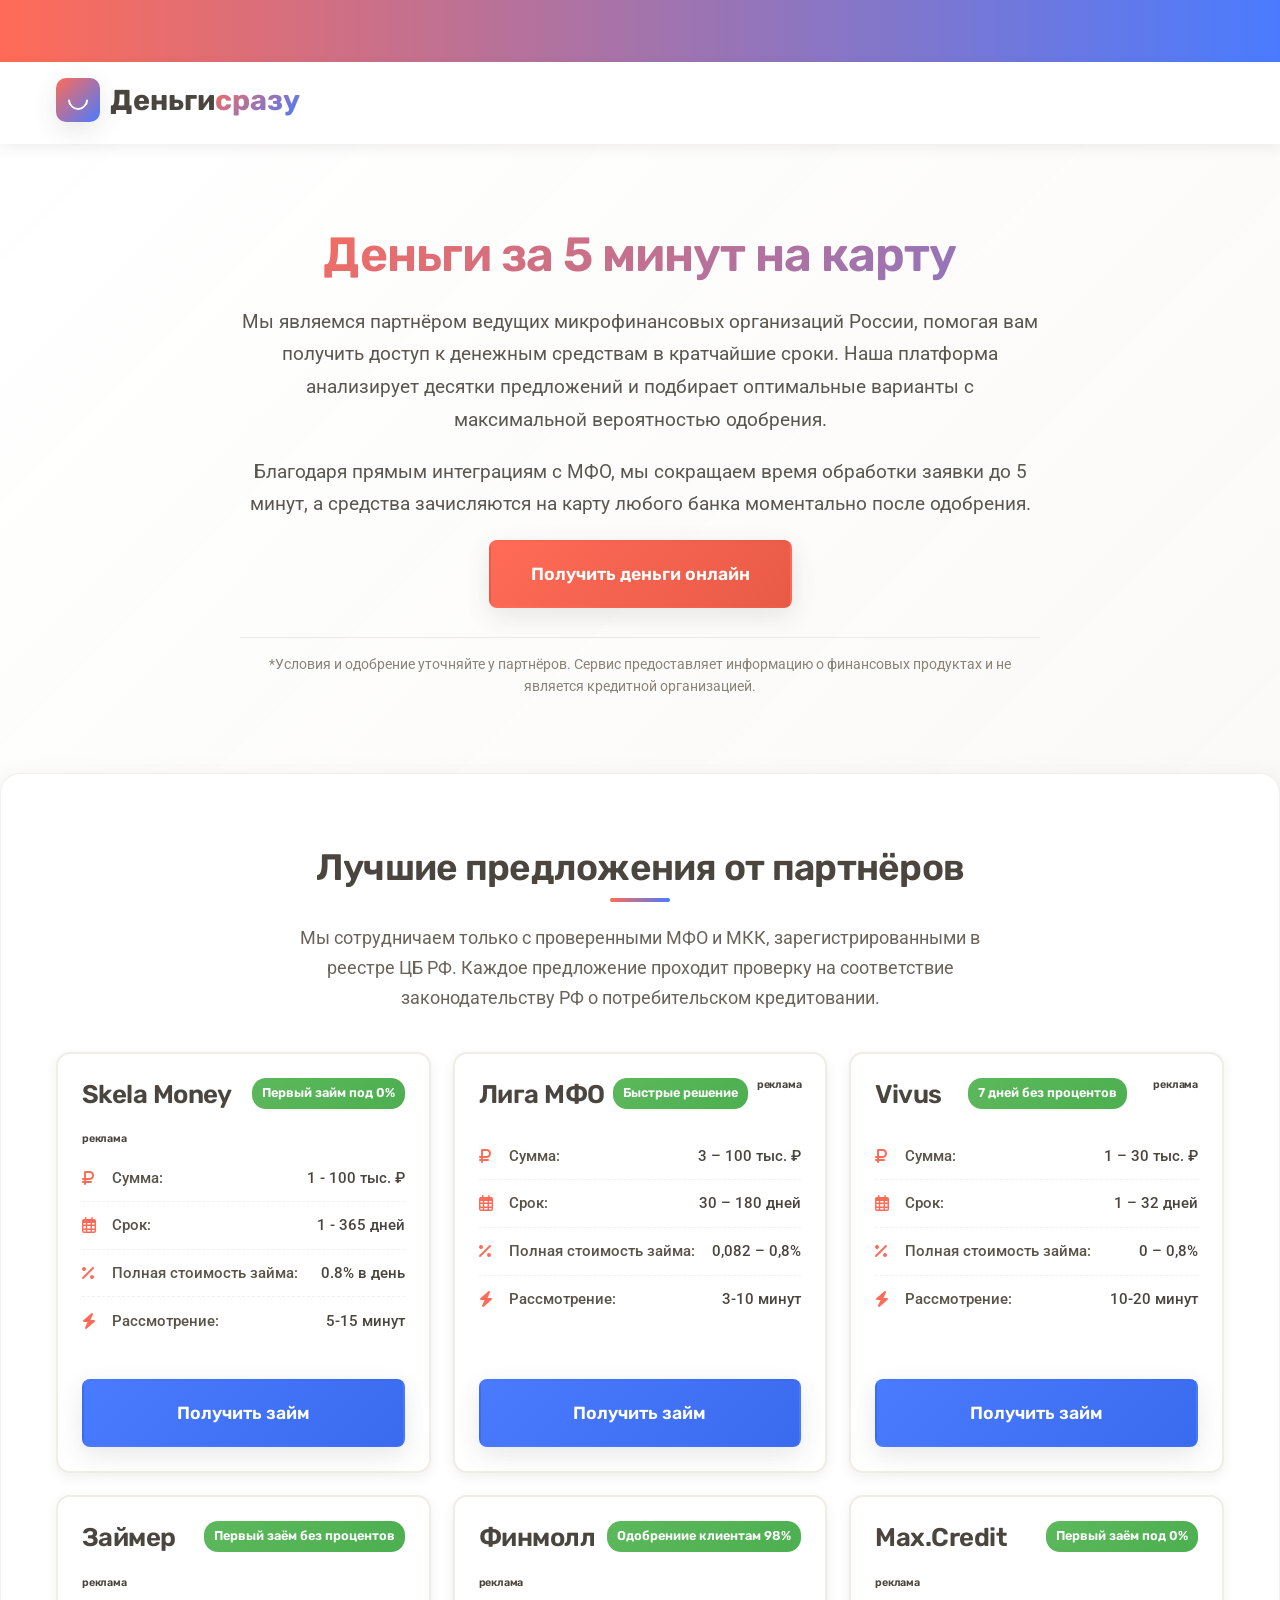
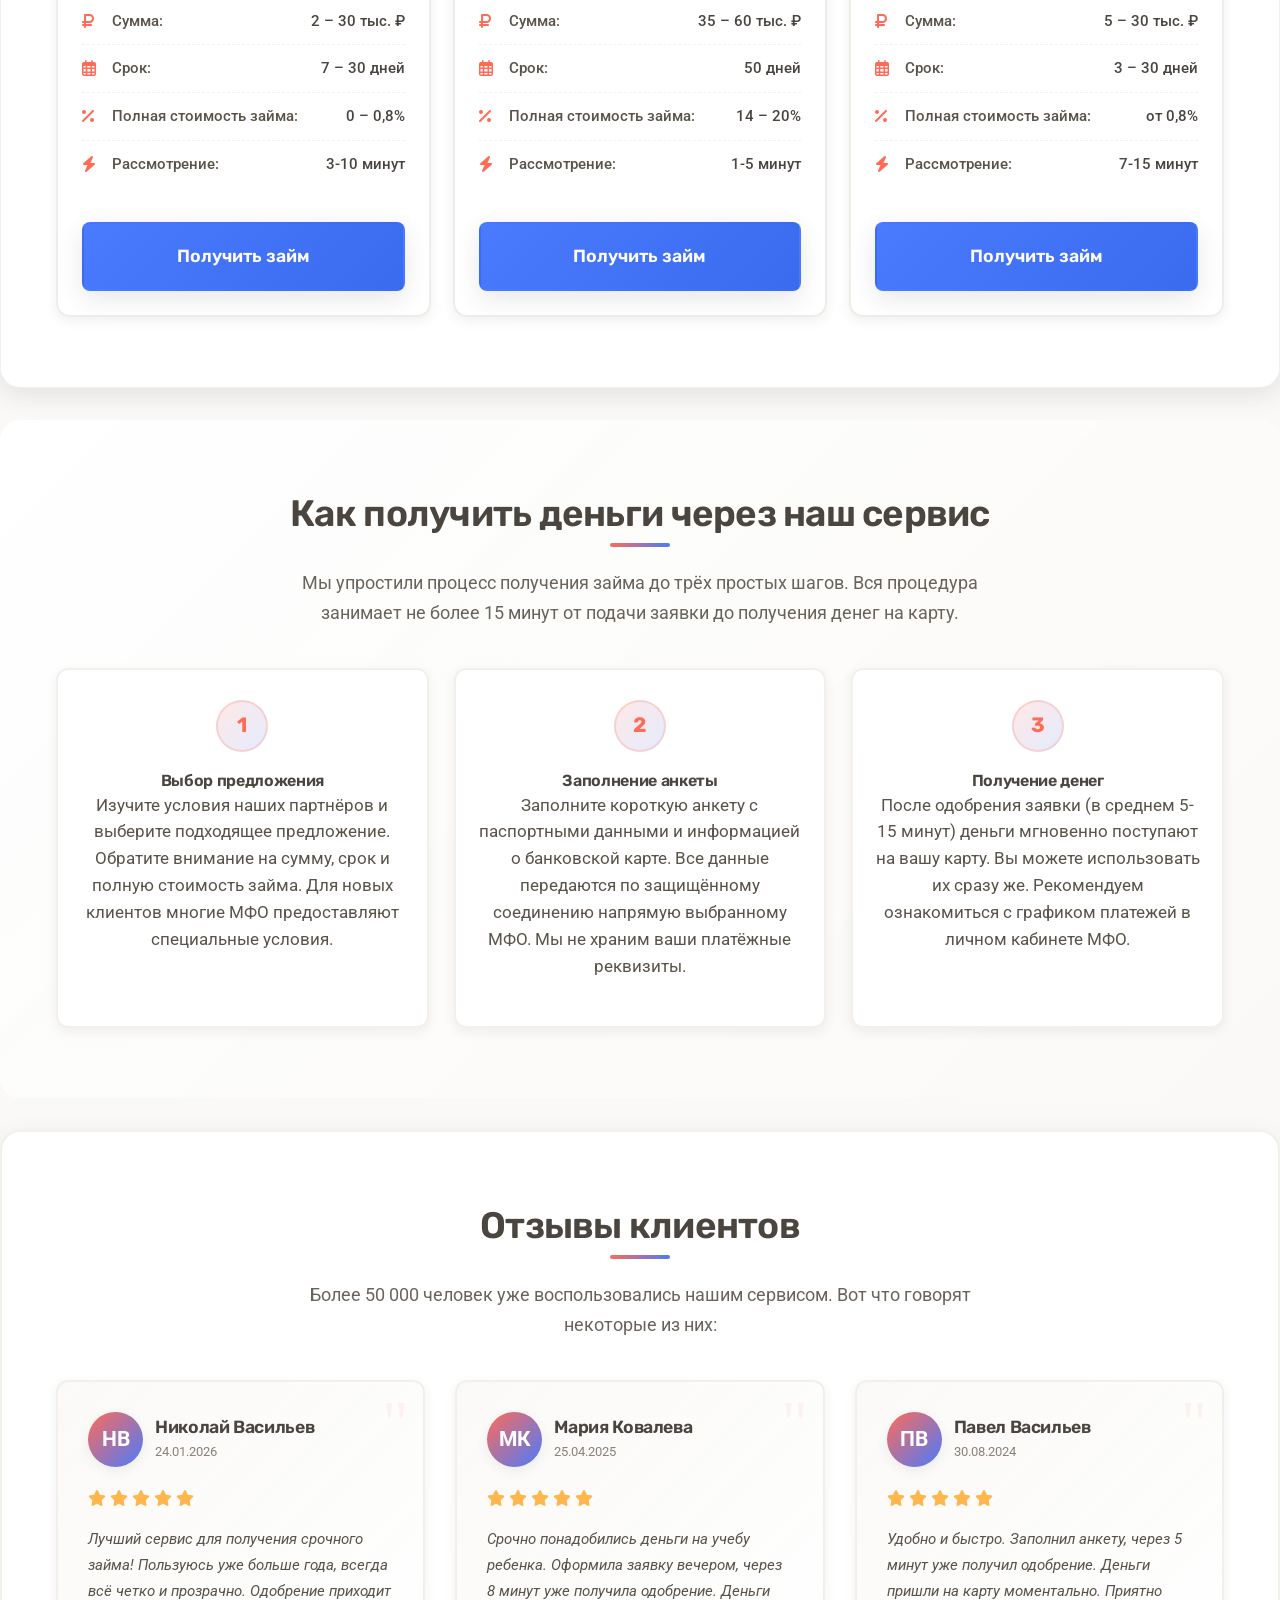
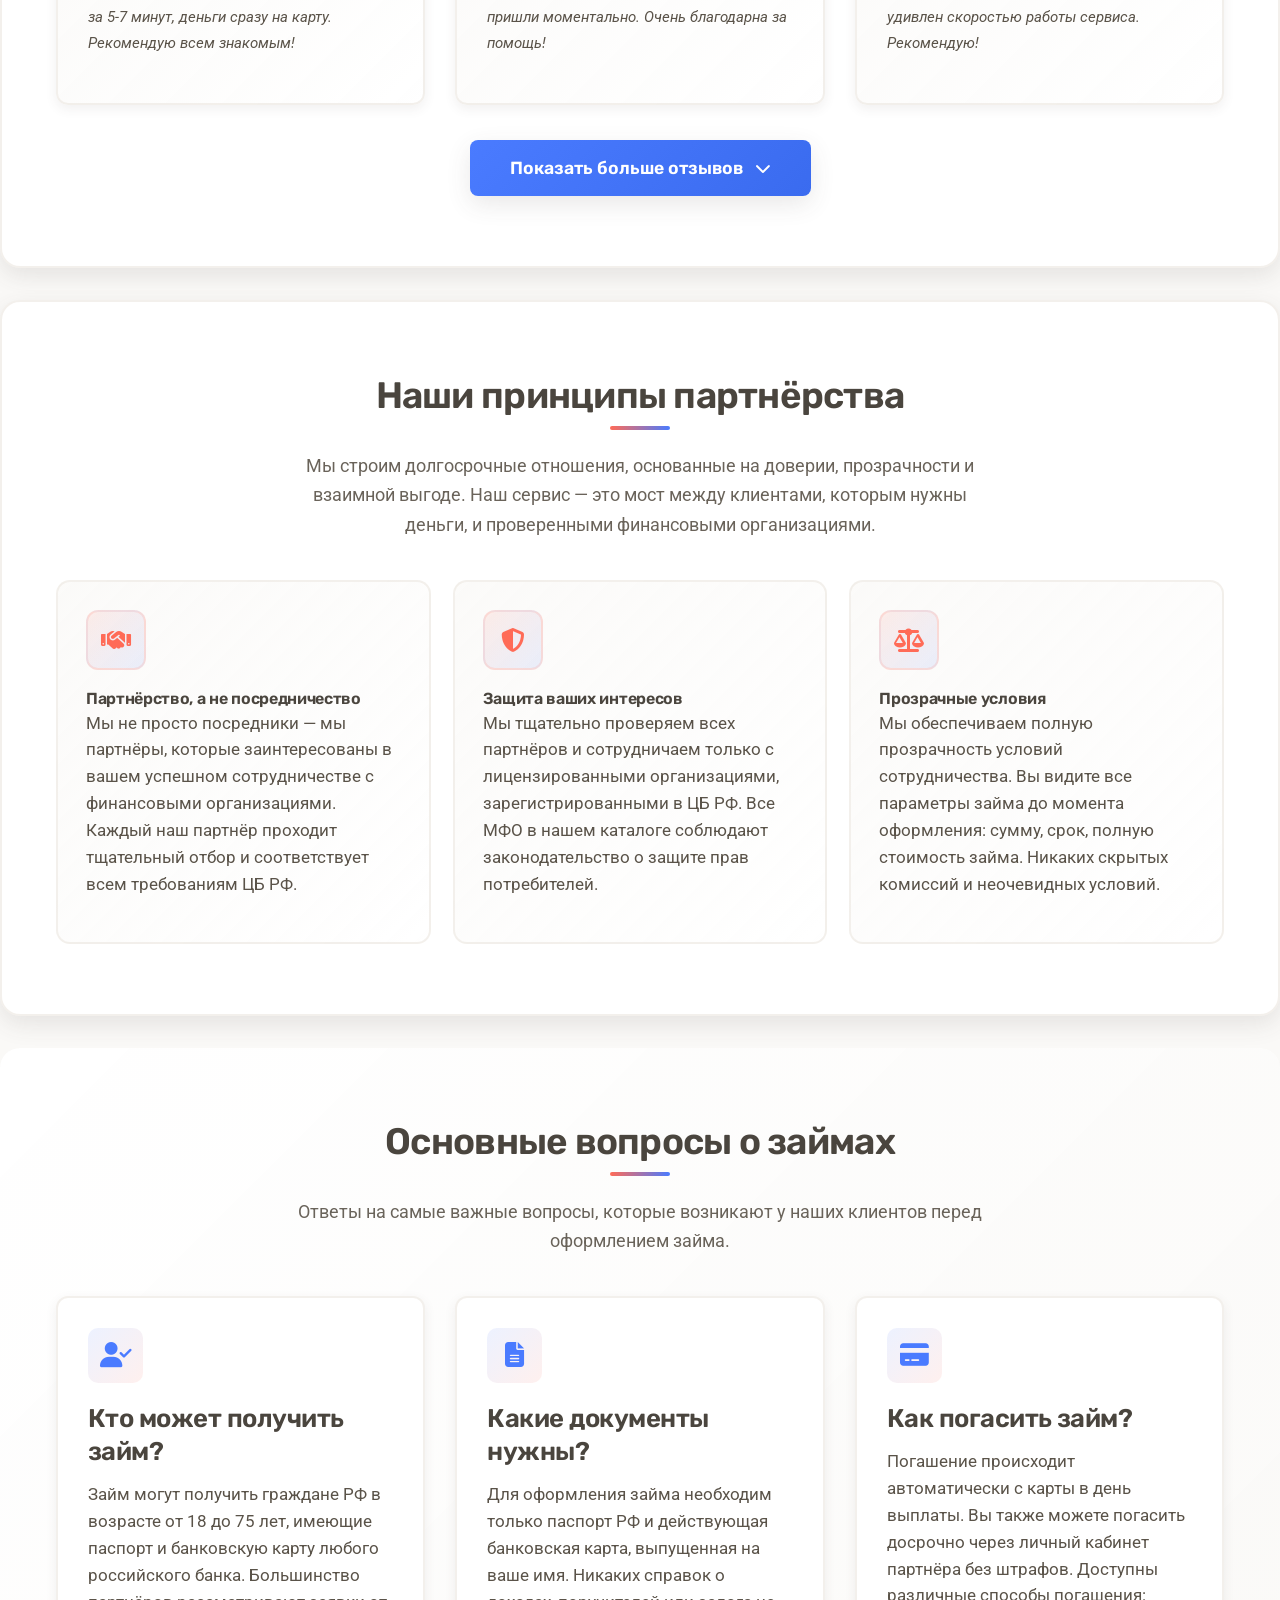
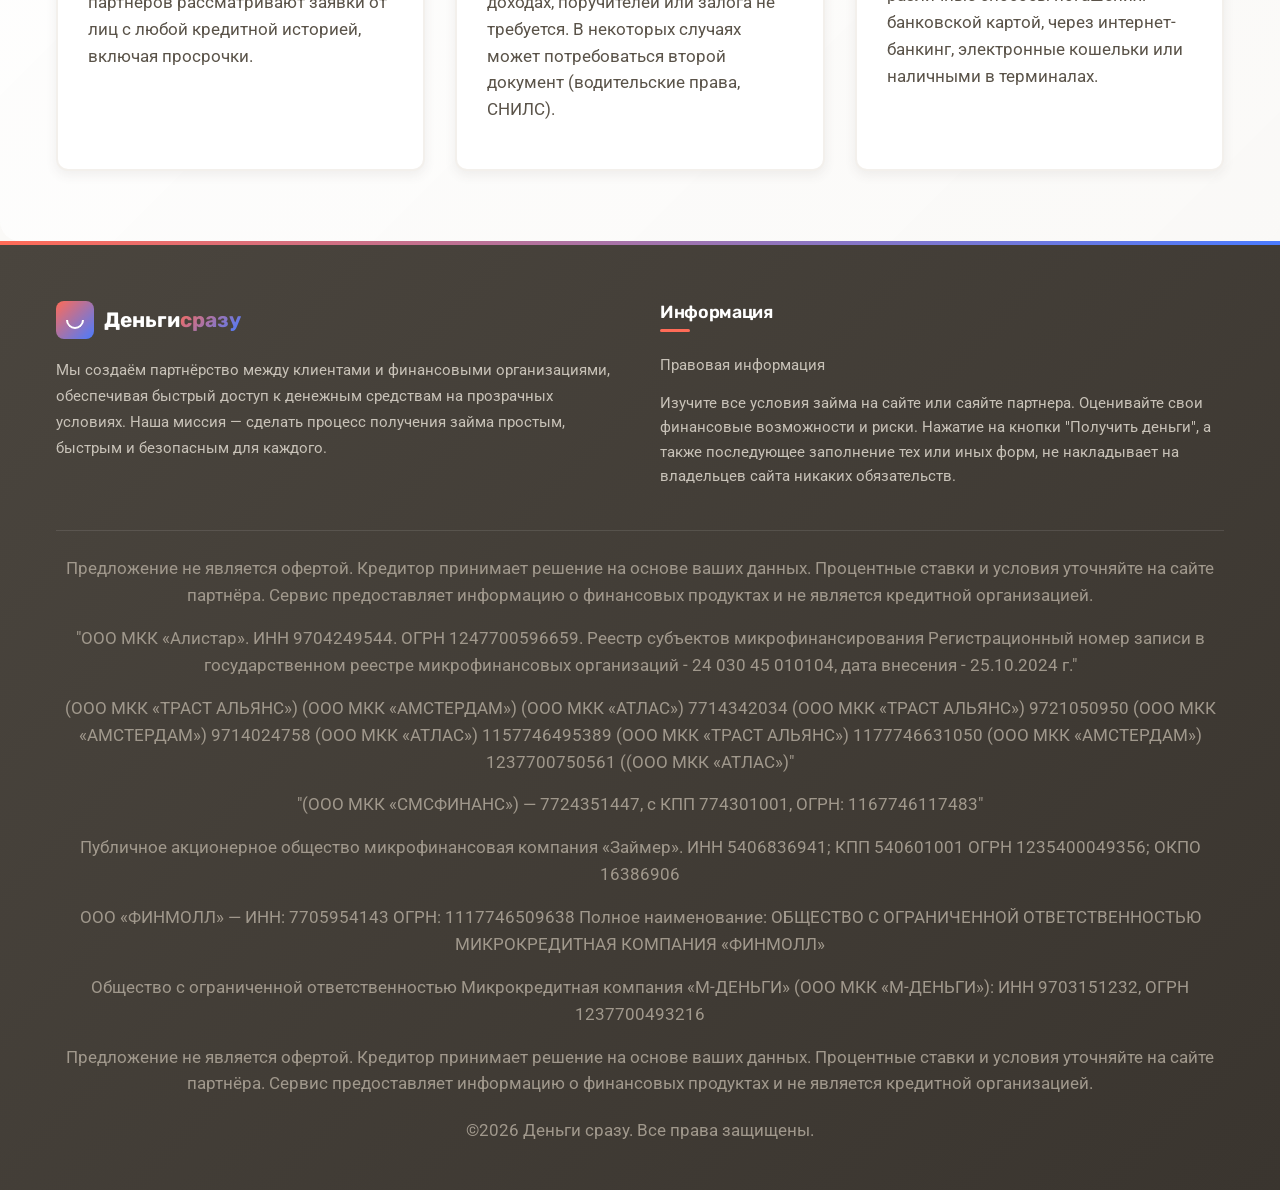
==== index.html @ 7be4d665 "это пробный пуш проекта" ====
<!DOCTYPE html>
<html lang="ru">
<head>
    <meta charset="UTF-8">
    <meta name="viewport" content="width=device-width, initial-scale=1.0, maximum-scale=1.0, user-scalable=no">
    <!-- SEO оптимизация: 35 высокочастотных ключевых запросов -->
    <meta name="description" content="Займ онлайн на карту срочно без отказа, взять микрозайм мгновенно, деньги на карту круглосуточно, срочный займ без проверки кредитной истории, первый займ под 0%, онлайн заявка на займ, займы на карту 24/7, микрозаймы онлайн без процентов, заём с плохой кредитной историей, моментальный перевод на карту, взять деньги в долг на карту, срочные деньги онлайн, займы без отказов, кредит онлайн на карту срочно, микрокредит на карту, займ на карту без отказа, деньги онлайн на карту, займ без процентов первый раз, займы на карту без проверки, онлайн кредит на карту, займ на карту срочно без отказа, деньги в долг на карту срочно, микрозайм на карту онлайн, займы на карту круглосуточно без отказа, взять займ на карту онлайн, заём онлайн на карту, деньги сразу на карту, займ без проверки КИ, онлайн займы на карту срочно, микрозаймы на карту, займ наличными на карту, кредит на карту онлайн, срочный заем на карту, деньги в долг на карту онлайн, займ под 0 процентов">
    <!-- Title с ключевыми запросами для SEO -->
    <title>Займ онлайн на карту срочно | Взять микрозайм мгновенно | Деньги на карту круглосуточно | Займы 24/7 | Микрозаймы онлайн | Деньги сразу</title>
    <!-- Предзагрузка критических ресурсов для ускорения загрузки -->
    <link rel="preconnect" href="https://fonts.googleapis.com">
    <link rel="preconnect" href="https://fonts.gstatic.com" crossorigin>
    <link href="https://fonts.googleapis.com/css2?family=Rubik:wght@400;500;600;700&family=Roboto:wght@400;500&display=swap" rel="stylesheet">
    <!-- Font Awesome 6.5.1 - оптимизированная загрузка только нужных иконок -->
    <link rel="stylesheet" href="https://cdnjs.cloudflare.com/ajax/libs/font-awesome/6.5.1/css/all.min.css" integrity="sha512-DTOQO9RWCH3ppGqcWaEA1BIZOC6xxalwEsw9c2QQeAIftl+Vegovlnee1c9QX4TctnWMn13TZye+giMm8e2LwA==" crossorigin="anonymous" referrerpolicy="no-referrer">
    <!-- Подключение внешнего CSS файла -->
     <style>
   

/* ============================================
   CSS RESET & BASE VARIABLES
   Современный сброс стилей и CSS переменные
   ============================================ */
:root {
    /* Цветовая палитра - исправлена */
    --coral: #FF6B57;
    --coral-dark: #E85A47;
    --coral-light: #FF8E7A;
    --warm-blue: #4A7BFF;
    --warm-blue-dark: #3A6BEF;
    --soft-green: #5CB85C;
    --neutral-light: #FAF9F7; /* Светло-бежевый фон body */
    --neutral-medium: #F0EDE8;
    --neutral-dark: #4A453E; /* Темный цвет для футера */
    --neutral-text: #5A5349;
    --accent-gold: #FFB74D;
    
    /* Тени для создания глубины */
    --shadow-light: 0 4px 12px rgba(74, 69, 62, 0.08);
    --shadow-medium: 0 8px 24px rgba(74, 69, 62, 0.12);
    --shadow-strong: 0 12px 32px rgba(74, 69, 62, 0.15);
    
    /* Анимации */
    --transition: all 0.3s cubic-bezier(0.4, 0, 0.2, 1);
    --border-radius: 12px;
    --border-radius-small: 8px;
    
    /* Оптимизация для мобильных */
    --safe-area-inset-left: env(safe-area-inset-left);
    --safe-area-inset-right: env(safe-area-inset-right);
}

/* Современный CSS Reset */
*, *::before, *::after {
    box-sizing: border-box;
    margin: 0;
    padding: 0;
}

/* Базовые настройки для улучшения производительности */
html {
    font-size: 16px;
    scroll-behavior: smooth;
    -webkit-font-smoothing: antialiased;
    -moz-osx-font-smoothing: grayscale;
    text-size-adjust: 100%;
    -webkit-text-size-adjust: 100%;
}

/* ОСНОВНОЙ ФОН BODY - исправлен на светло-бежевый */
body {
    font-family: 'Roboto', -apple-system, BlinkMacSystemFont, 'Segoe UI', sans-serif;
    line-height: 1.6;
    color: var(--neutral-text);
    background-color: var(--neutral-light); /* Это должен быть #FAF9F7 */
    overflow-x: hidden;
    min-height: 100vh;
    display: flex;
    flex-direction: column;
    /* Поддержка безопасных зон на iPhone X+ */
    padding-left: var(--safe-area-inset-left);
    padding-right: var(--safe-area-inset-right);
}

/* Texture Background - оптимизированная версия с меньшей нагрузкой */
body::before {
    content: '';
    position: fixed;
    top: 0;
    left: 0;
    width: 100%;
    height: 100%;
    /* Упрощенный паттерн для лучшей производительности */
    background-image: 
        linear-gradient(45deg, rgba(255, 107, 87, 0.02) 25%, transparent 25%),
        linear-gradient(-45deg, rgba(74, 123, 255, 0.02) 25%, transparent 25%);
    background-size: 60px 60px;
    background-position: 0 0, 0 30px;
    opacity: 0.5;
    z-index: -1;
    pointer-events: none;
}

/* ============================================
   LAYOUT & CONTAINER SYSTEM
   Адаптивная система контейнеров
   ============================================ */
.container {
    width: 100%;
    max-width: 1200px;
    margin: 0 auto;
    /* Адаптивные отступы с учетом безопасных зон */
    padding: 0 max(16px, var(--safe-area-inset-left, 16px)) 0 max(16px, var(--safe-area-inset-right, 16px));
}

section {
    padding: clamp(40px, 7vw, 70px) 0;
}

/* ============================================
   TYPOGRAPHY SYSTEM
   Масштабируемая типографика
   ============================================ */
h1, h2, h3, h4, h5, h6 {
    font-family: 'Rubik', -apple-system, BlinkMacSystemFont, 'Segoe UI', sans-serif;
    font-weight: 600;
    color: var(--neutral-dark);
    line-height: 1.3;
    letter-spacing: -0.02em;
}

h1 {
    font-size: clamp(1.8rem, 5vw, 3rem);
    margin-bottom: clamp(0.8rem, 2vw, 1.2rem);
    /* Анимированный градиент для заголовка - более плавный */
    background: linear-gradient(135deg, var(--coral), var(--warm-blue), var(--coral));
    background-size: 300% 300%;
    -webkit-background-clip: text;
    -webkit-text-fill-color: transparent;
    background-clip: text;
    text-align: center;
    animation: gradientShift 8s ease-in-out infinite; /* Увеличена длительность для плавности */
}

@keyframes gradientShift {
    0% { background-position: 0% 50%; }
    50% { background-position: 100% 50%; }
    100% { background-position: 0% 50%; }
}

h2 {
    font-size: clamp(1.6rem, 4vw, 2.3rem);
    text-align: center;
    margin-bottom: clamp(1.2rem, 3vw, 2rem);
    position: relative;
}

h2::after {
    content: '';
    position: absolute;
    bottom: -10px;
    left: 50%;
    transform: translateX(-50%);
    width: 60px;
    height: 4px;
    background: linear-gradient(to right, var(--coral), var(--warm-blue));
    border-radius: 2px;
}

h3 {
    font-size: clamp(1.2rem, 3vw, 1.6rem);
    margin-bottom: 0.8rem;
}

p {
    margin-bottom: 1rem;
    font-size: clamp(0.95rem, 2vw, 1.05rem);
}

.section-subtitle {
    font-size: clamp(0.95rem, 2vw, 1.1rem);
    color: var(--neutral-text);
    text-align: center;
    max-width: 700px;
    margin: 0 auto clamp(1.5rem, 3vw, 2.5rem);
    line-height: 1.7;
    opacity: 0.9;
}

/* ============================================
   HEADER & LOGO
   Шапка сайта с логотипом
   ============================================ */
.site-header {
    background: white;
    padding: 15px 0;
    box-shadow: var(--shadow-light);
    position: relative;
    z-index: 100;
}

.logo {
    display: inline-flex;
    align-items: center;
    gap: 10px;
    text-decoration: none;
    transition: var(--transition);
}

.logo:hover {
    transform: translateY(-2px);
}

.logo-symbol {
    width: clamp(36px, 6vw, 44px);
    height: clamp(36px, 6vw, 44px);
    background: linear-gradient(135deg, var(--coral), var(--warm-blue));
    border-radius: 10px;
    display: flex;
    align-items: center;
    justify-content: center;
    position: relative;
    box-shadow: var(--shadow-medium);
    flex-shrink: 0;
    /* Анимация логотипа при загрузке - исправлена */
    animation: logoRotate 2s ease-in-out;
}

.logo-symbol::before {
    content: '';
    position: absolute;
    width: 45%;
    height: 45%;
    border: 2.5px solid white;
    border-radius: 50%;
    border-top-color: transparent;
    border-right-color: transparent;
    transform: rotate(-45deg);
}

.logo-text {
    font-family: 'Rubik', sans-serif;
    font-weight: 700;
    font-size: clamp(1.3rem, 3.5vw, 1.8rem);
    color: var(--neutral-dark);
}

.logo-text span {
    background: linear-gradient(135deg, var(--coral), var(--warm-blue));
    -webkit-background-clip: text;
    -webkit-text-fill-color: transparent;
    background-clip: text;
}

@keyframes logoRotate {
    0% { transform: rotate(0deg) scale(0.8); opacity: 0.7; }
    50% { transform: rotate(180deg) scale(1.1); opacity: 1; }
    100% { transform: rotate(360deg) scale(1); opacity: 1; }
}

/* ============================================
   TICKER (БЕГУЩАЯ СТРОКА) - ИСПРАВЛЕННАЯ ВЕРСИЯ
   Полностью переработанная бегущая строка для мобильных
   ============================================ */
.ticker {
    background: linear-gradient(90deg, var(--coral), var(--warm-blue));
    color: white;
    padding: 12px 0;
    overflow: hidden;
    position: relative;
    box-shadow: var(--shadow-light);
    font-size: clamp(0.85rem, 1.8vw, 1rem);
    width: 100%;
    -webkit-overflow-scrolling: touch;
}

.ticker-container {
    display: inline-block;
    white-space: nowrap;
    padding-left: 100%;
    animation: ticker 150s linear infinite;
    will-change: transform;
    backface-visibility: hidden;
    -webkit-backface-visibility: hidden;
    transform: translate3d(0, 0, 0);
    -webkit-transform: translate3d(0, 0, 0);
}

@keyframes ticker {
    0% {
        transform: translate3d(0, 0, 0);
        -webkit-transform: translate3d(0, 0, 0);
    }
    100% {
        transform: translate3d(-100%, 0, 0);
        -webkit-transform: translate3d(-100%, 0, 0);
    }
}

.ticker-item {
    display: inline-block;
    margin: 0 clamp(12px, 2.5vw, 25px);
    padding: 5px clamp(10px, 2vw, 14px);
    background: rgba(255, 255, 255, 0.15);
    border-radius: 20px;
    white-space: nowrap;
    flex-shrink: 0;
    vertical-align: middle;
}

.ticker-prefix {
    font-weight: 600;
    margin-right: 6px;
    color: #FFE082;
    font-size: 0.9em;
    display: inline;
}

.ticker-approved {
    background: rgba(92, 184, 92, 0.25);
    border: 1px solid rgba(92, 184, 92, 0.4);
    font-weight: 700;
}

/* Отключение анимации для пользователей, предпочитающих уменьшенное движение */
@media (prefers-reduced-motion: reduce) {
    .ticker-container {
        animation: none;
        padding-left: 0;
    }
}

/* ============================================
   BUTTON SYSTEM
   Система кнопок с улучшенной доступностью
   ============================================ */
.btn {
    display: inline-flex;
    align-items: center;
    justify-content: center;
    background: linear-gradient(135deg, var(--coral), var(--coral-dark));
    color: white;
    padding: clamp(14px, 2.5vw, 18px) clamp(28px, 4vw, 40px);
    border-radius: var(--border-radius-small);
    font-family: 'Rubik', sans-serif;
    font-weight: 600;
    font-size: clamp(1rem, 2vw, 1.1rem);
    border: 2px solid transparent;
    cursor: pointer;
    transition: var(--transition);
    box-shadow: var(--shadow-medium);
    text-decoration: none;
    text-align: center;
    width: fit-content;
    min-width: min(100%, 220px);
    margin: 0 auto;
    position: relative;
    overflow: hidden;
    z-index: 1;
    /* Улучшение для мобильных */
    -webkit-tap-highlight-color: transparent;
    touch-action: manipulation;
}

.btn::before {
    content: '';
    position: absolute;
    top: 0;
    left: 0;
    width: 100%;
    height: 100%;
    background: linear-gradient(135deg, var(--coral-dark), var(--coral));
    opacity: 0;
    transition: var(--transition);
    z-index: -1;
}

.btn:hover::before,
.btn:focus::before,
.btn:active::before {
    opacity: 1;
}

.btn:hover,
.btn:focus {
    transform: translateY(-3px);
    box-shadow: var(--shadow-strong);
    outline: none;
    border-color: rgba(255, 255, 255, 0.3);
}

.btn:active {
    transform: translateY(-1px);
    transition-duration: 0.1s;
}

.btn-secondary {
    background: linear-gradient(135deg, var(--warm-blue), var(--warm-blue-dark));
}

.btn-secondary::before {
    background: linear-gradient(135deg, var(--warm-blue-dark), var(--warm-blue));
}

/* ============================================
   HERO SECTION
   Главная секция с H1 заголовком
   ============================================ */
.hero {
    padding: clamp(40px, 8vw, 80px) 0;
    text-align: center;
    position: relative;
    background: linear-gradient(135deg, rgba(255, 255, 255, 0.98), rgba(250, 249, 247, 0.95));
}

.hero-content {
    position: relative;
    z-index: 1;
    max-width: 800px;
    margin: 0 auto;
}

.hero-subtitle {
    font-size: clamp(1rem, 2.5vw, 1.2rem);
    color: var(--neutral-dark);
    margin-bottom: clamp(0.8rem, 2.5vw, 1.2rem);
    line-height: 1.7;
    opacity: 0.9;
}

.hero-note {
    font-size: 0.85rem;
    color: #8A8278;
    margin-top: clamp(1.2rem, 3vw, 1.8rem);
    padding-top: 1rem;
    border-top: 1px solid rgba(92, 83, 73, 0.1);
    line-height: 1.6;
}

/* ============================================
   OFFERS SECTION
   Секция с предложениями МФО
   ============================================ */
.offers {
    background-color: white;
    border-radius: 20px;
    margin-top: -20px;
    position: relative;
    box-shadow: var(--shadow-medium);
    border: 1px solid rgba(240, 237, 232, 0.8);
    z-index: 2;
}

.offers-grid {
    display: grid;
    grid-template-columns: repeat(auto-fit, minmax(min(100%, 280px), 1fr));
    gap: clamp(16px, 2.5vw, 22px);
}

.offer-card {
    background: white;
    border-radius: 14px;
    padding: clamp(18px, 3vw, 24px);
    box-shadow: var(--shadow-light);
    border: 2px solid var(--neutral-medium);
    transition: var(--transition);
    display: flex;
    flex-direction: column;
    height: 100%;
    position: relative;
}

.offer-card:hover {
    transform: translateY(-5px);
    box-shadow: var(--shadow-strong);
    border-color: rgba(255, 107, 87, 0.3);
}

.offer-card-header {
    display: flex;
    justify-content: space-between;
    align-items: flex-start;
    margin-bottom: 1.2rem;
    flex-wrap: wrap;
    gap: 0.5rem;
}


.offer-badge {
    background: linear-gradient(135deg, var(--soft-green), #4CAF50);
    color: white;
    padding: 5px 10px;
    border-radius: 14px;
    font-size: 0.8rem;
    font-weight: 600;
    font-family: 'Rubik', sans-serif;
    white-space: nowrap;
}

.offer-details {
    list-style: none;
    margin-bottom: 1.5rem;
    flex-grow: 1;
}

.offer-details li {
    margin-bottom: 0.7rem;
    display: flex;
    align-items: center;
    padding-bottom: 0.7rem;
    border-bottom: 1px dashed rgba(240, 237, 232, 0.8);
    font-size: 0.95rem;
}

.offer-details li:last-child {
    border-bottom: none;
}

.offer-details i {
    color: var(--coral);
    margin-right: 10px;
    min-width: 20px;
    flex-shrink: 0;
    font-size: 1rem;
}

.offer-details strong {
    min-width: 130px;
    display: inline-block;
    font-weight: 500;
}

.offer-details span {
    margin-left: auto;
    text-align: right;
    font-weight: 500;
    color: var(--neutral-dark);
}

.offer-btn {
    background: linear-gradient(135deg, var(--warm-blue), var(--warm-blue-dark));
    margin-top: auto;
    min-width: 100%;
}

/* ============================================
   STEPS SECTION
   Секция "Как получить деньги"
   ============================================ */
.steps {
    position: relative;
    background: linear-gradient(135deg, rgba(255, 255, 255, 0.95), rgba(250, 249, 247, 0.98));
    border-radius: 20px;
    margin-top: 2rem;
}

.steps-grid {
    display: grid;
    grid-template-columns: repeat(auto-fit, minmax(min(100%, 250px), 1fr));
    gap: clamp(16px, 2.5vw, 25px);
    margin-top: 1.5rem;
}

.step {
    text-align: center;
    padding: clamp(20px, 3.5vw, 30px) clamp(16px, 2.5vw, 22px);
    border-radius: var(--border-radius);
    background: white;
    box-shadow: var(--shadow-light);
    border: 2px solid rgba(240, 237, 232, 0.8);
    transition: var(--transition);
}

.step:hover {
    transform: translateY(-4px);
    box-shadow: var(--shadow-medium);
    border-color: rgba(255, 107, 87, 0.2);
}

.step-number {
    display: inline-flex;
    align-items: center;
    justify-content: center;
    width: clamp(44px, 7vw, 52px);
    height: clamp(44px, 7vw, 52px);
    background: linear-gradient(135deg, rgba(255, 107, 87, 0.15), rgba(74, 123, 255, 0.15));
    color: var(--coral);
    font-size: 1.3rem;
    font-weight: 700;
    border-radius: 50%;
    margin-bottom: 1.2rem;
    font-family: 'Rubik', sans-serif;
    border: 2px solid rgba(255, 107, 87, 0.2);
}

/* ============================================
   REVIEWS SECTION
   Секция отзывов с улучшенной функциональностью
   ============================================ */
.reviews {
    background-color: white;
    border-radius: 20px;
    border: 2px solid rgba(240, 237, 232, 0.8);
    box-shadow: var(--shadow-medium);
    margin-top: 2rem;
    position: relative;
    overflow: hidden;
}

.reviews-grid {
    display: grid;
    grid-template-columns: repeat(auto-fit, minmax(min(100%, 340px), 1fr));
    gap: clamp(20px, 3vw, 30px);
    margin-top: 1.5rem;
}

.review-card {
    background: linear-gradient(135deg, rgba(250, 249, 247, 0.9), rgba(255, 255, 255, 0.95));
    border-radius: var(--border-radius);
    padding: clamp(20px, 3.5vw, 30px);
    box-shadow: var(--shadow-light);
    border: 2px solid rgba(240, 237, 232, 0.8);
    transition: var(--transition);
    position: relative;
    overflow: hidden;
}

.review-card::before {
    content: '"';
    position: absolute;
    top: 10px;
    right: 15px;
    font-size: 4rem;
    color: rgba(255, 107, 87, 0.1);
    font-family: serif;
    line-height: 1;
    opacity: 0.7;
}

.review-card:hover {
    transform: translateY(-4px);
    box-shadow: var(--shadow-medium);
    border-color: rgba(92, 184, 92, 0.3);
}

.review-header {
    display: flex;
    align-items: center;
    margin-bottom: 1.2rem;
}

.review-avatar {
    width: 55px;
    height: 55px;
    border-radius: 50%;
    background: linear-gradient(135deg, var(--coral), var(--warm-blue));
    display: flex;
    align-items: center;
    justify-content: center;
    color: white;
    font-size: 1.3rem;
    font-weight: bold;
    margin-right: 12px;
    flex-shrink: 0;
    box-shadow: var(--shadow-light);
}

.review-info h4 {
    margin-bottom: 4px;
    color: var(--neutral-dark);
    font-size: 1.1rem;
}

.review-date {
    font-size: 0.8rem;
    color: #8A8278;
}

.review-rating {
    color: #FFB74D;
    margin-bottom: 1rem;
    font-size: 1rem;
}

.review-text {
    line-height: 1.7;
    color: var(--neutral-text);
    font-style: italic;
    font-size: 0.95rem;
}

/* Скрытые отзывы */
.reviews-hidden {
    display: none;
    animation: fadeIn 0.5s ease-in-out;
}

.reviews-hidden.show {
    display: grid;
}

@keyframes fadeIn {
    from { opacity: 0; transform: translateY(20px); }
    to { opacity: 1; transform: translateY(0); }
}

/* Кнопка показать/скрыть отзывы */
.reviews-toggle {
    display: block;
    margin: 35px auto 0;
    background: linear-gradient(135deg, var(--warm-blue), var(--warm-blue-dark));
    border: none;
    cursor: pointer;
    transition: var(--transition);
    min-width: 250px;
}

.reviews-toggle:hover {
    transform: translateY(-3px);
}

.reviews-toggle i {
    margin-left: 8px;
    transition: var(--transition);
    font-size: 0.9em;
}

.reviews-toggle.expanded i {
    transform: rotate(180deg);
}

/* ============================================
   FEATURES SECTION
   Секция преимуществ
   ============================================ */
.features {
    background-color: white;
    border-radius: 20px;
    border: 2px solid rgba(240, 237, 232, 0.8);
    box-shadow: var(--shadow-medium);
    margin-top: 2rem;
}

.features-grid {
    display: grid;
    grid-template-columns: repeat(auto-fit, minmax(min(100%, 300px), 1fr));
    gap: clamp(16px, 2.5vw, 22px);
}

.feature-card {
    padding: clamp(20px, 3.5vw, 28px);
    border-radius: 14px;
    background: linear-gradient(135deg, rgba(250, 249, 247, 0.8), rgba(255, 255, 255, 0.9));
    border: 2px solid rgba(240, 237, 232, 0.8);
    transition: var(--transition);
}

.feature-card:hover {
    border-color: rgba(255, 107, 87, 0.3);
    box-shadow: var(--shadow-medium);
    transform: translateY(-4px);
    background: white;
}

.feature-icon {
    width: clamp(52px, 7vw, 60px);
    height: clamp(52px, 7vw, 60px);
    background: linear-gradient(135deg, rgba(255, 107, 87, 0.1), rgba(74, 123, 255, 0.1));
    border-radius: 12px;
    display: flex;
    align-items: center;
    justify-content: center;
    margin-bottom: 1.2rem;
    color: var(--coral);
    font-size: clamp(1.3rem, 2.5vw, 1.5rem);
    border: 2px solid rgba(255, 107, 87, 0.15);
}

/* ============================================
   BASIC QUESTIONS SECTION
   Блок основных вопросов
   ============================================ */
.basic-questions {
    background: linear-gradient(135deg, rgba(255, 255, 255, 0.95), rgba(250, 249, 247, 0.98));
    border-radius: 20px;
    margin-top: 2rem;
}

.questions-grid {
    display: grid;
    grid-template-columns: repeat(auto-fit, minmax(min(100%, 340px), 1fr));
    gap: clamp(20px, 3vw, 30px);
    margin-top: 1.5rem;
}

.question-card {
    background: white;
    border-radius: var(--border-radius);
    padding: clamp(20px, 3.5vw, 30px);
    box-shadow: var(--shadow-light);
    border: 2px solid rgba(240, 237, 232, 0.8);
    transition: var(--transition);
}

.question-card:hover {
    transform: translateY(-4px);
    box-shadow: var(--shadow-medium);
    border-color: rgba(74, 123, 255, 0.2);
}

.question-icon {
    width: 55px;
    height: 55px;
    background: linear-gradient(135deg, rgba(74, 123, 255, 0.1), rgba(255, 107, 87, 0.1));
    border-radius: 10px;
    display: flex;
    align-items: center;
    justify-content: center;
    margin-bottom: 1.2rem;
    color: var(--warm-blue);
    font-size: 1.6rem;
}

/* ============================================
   FAQ SECTION
   Аккордеон с часто задаваемыми вопросами
   ============================================ */
.faq {
    position: relative;
}

.faq-container {
    max-width: 850px;
    margin: 0 auto;
}

.faq-item {
    border-radius: var(--border-radius);
    background: white;
    margin-bottom: 14px;
    box-shadow: var(--shadow-light);
    border: 2px solid rgba(240, 237, 232, 0.8);
    overflow: hidden;
    transition: var(--transition);
}

.faq-item:hover {
    border-color: rgba(255, 107, 87, 0.2);
    box-shadow: var(--shadow-medium);
}

.faq-question {
    padding: clamp(18px, 2.5vw, 24px);
    cursor: pointer;
    display: flex;
    justify-content: space-between;
    align-items: center;
    font-weight: 600;
    color: var(--neutral-dark);
    font-size: clamp(1rem, 2vw, 1.1rem);
    background: white;
    transition: var(--transition);
    font-family: 'Rubik', sans-serif;
    width: 100%;
    border: none;
    text-align: left;
    position: relative;
    /* Улучшение для мобильных */
    -webkit-tap-highlight-color: transparent;
    touch-action: manipulation;
}

.faq-question:hover,
.faq-question:focus {
    background: linear-gradient(135deg, rgba(255, 107, 87, 0.03), rgba(74, 123, 255, 0.03));
    color: var(--coral);
    outline: none;
}

.faq-question::after {
    content: '';
    position: absolute;
    bottom: 0;
    left: 20px;
    right: 20px;
    height: 1px;
    background: linear-gradient(to right, transparent, rgba(240, 237, 232, 0.8), transparent);
}

.faq-answer {
    padding: 0 clamp(18px, 2.5vw, 24px);
    color: var(--neutral-text);
    line-height: 1.7;
    max-height: 0;
    overflow: hidden;
    transition: var(--transition);
    opacity: 0;
}

.faq-item.active .faq-answer {
    padding: 0 clamp(18px, 2.5vw, 24px) clamp(18px, 2.5vw, 24px);
    max-height: 1000px;
    opacity: 1;
}

.faq-toggle {
    font-size: 1.4rem;
    color: var(--coral);
    transition: var(--transition);
    min-width: 22px;
    text-align: center;
    flex-shrink: 0;
    margin-left: 12px;
    font-weight: 300;
}

.faq-item.active .faq-toggle {
    transform: rotate(45deg);
    color: var(--coral-dark);
}

/* ============================================
   FOOTER
   ПОДВАЛ САЙТА - ИСПРАВЛЕН ЦВЕТ ФОНА
   ============================================ */
footer {
    /* Основной цвет фона футера - темный градиент */
    background: linear-gradient(135deg, var(--neutral-dark), #3A352F);
    color: #E8E4DD;
    padding: clamp(40px, 7vw, 60px) 0 clamp(25px, 4vw, 30px);
    border-radius: 0;
    position: relative;
    margin-top: auto;
}

footer::before {
    content: '';
    position: absolute;
    top: 0;
    left: 0;
    right: 0;
    height: 4px;
    background: linear-gradient(to right, var(--coral), var(--warm-blue));
}

.footer-content {
    display: grid;
    grid-template-columns: repeat(auto-fit, minmax(min(100%, 230px), 1fr));
    gap: clamp(25px, 4vw, 40px);
    margin-bottom: clamp(25px, 4vw, 40px);
}

.footer-logo {
    display: flex;
    align-items: center;
    gap: 10px;
    margin-bottom: 1.2rem;
}

.footer-logo-symbol {
    width: 38px;
    height: 38px;
    background: linear-gradient(135deg, var(--coral), var(--warm-blue));
    border-radius: 8px;
    display: flex;
    align-items: center;
    justify-content: center;
    position: relative;
    flex-shrink: 0;
}

.footer-logo-symbol::before {
    content: '';
    position: absolute;
    width: 18px;
    height: 18px;
    border: 2px solid white;
    border-radius: 50%;
    border-top-color: transparent;
    border-right-color: transparent;
    transform: rotate(-45deg);
}

.footer-logo-text {
    font-family: 'Rubik', sans-serif;
    font-weight: 700;
    font-size: 1.3rem;
    color: white;
}

.footer-logo-text span {
    background: linear-gradient(135deg, var(--coral), var(--warm-blue));
    -webkit-background-clip: text;
    -webkit-text-fill-color: transparent;
    background-clip: text;
}

.footer-tagline {
    font-size: 0.95rem;
    color: #C8C2B8;
    margin-bottom: 1.2rem;
    line-height: 1.7;
}

.footer-contact h5,
.footer-links h5 {
    color: white;
    margin-bottom: 1.2rem;
    font-size: 1.1rem;
    position: relative;
    padding-bottom: 8px;
    font-family: 'Rubik', sans-serif;
}

.footer-contact h5::after,
.footer-links h5::after {
    content: '';
    position: absolute;
    bottom: 0;
    left: 0;
    width: 30px;
    height: 3px;
    background: var(--coral);
    border-radius: 2px;
}

.footer-contact p {
    margin-bottom: 0.6rem;
    display: flex;
    align-items: center;
    font-size: 0.95rem;
}

.footer-contact i {
    color: var(--coral);
    margin-right: 10px;
    width: 18px;
    flex-shrink: 0;
    font-size: 1rem;
}

.footer-links ul {
    list-style: none;
}

.footer-links li {
    margin-bottom: 0.6rem;
}

.footer-links a {
    color: #C8C2B8;
    transition: var(--transition);
    display: inline-block;
    padding: 2px 0;
    text-decoration: none;
    font-size: 0.95rem;
}

.footer-links a:hover,
.footer-links a:focus {
    color: var(--coral);
    transform: translateX(5px);
    outline: none;
}

.legal {
    border-top: 1px solid rgba(255, 255, 255, 0.1);
    padding-top: 1.5rem;
    font-size: 0.8rem;
    color: #A0988C;
    line-height: 1.6;
    text-align: center;
}

/* ============================================
   UTILITY CLASSES
   Вспомогательные классы
   ============================================ */
.visually-hidden {
    position: absolute;
    width: 1px;
    height: 1px;
    padding: 0;
    margin: -1px;
    overflow: hidden;
    clip: rect(0, 0, 0, 0);
    white-space: nowrap;
    border: 0;
}

.sr-only {
    position: absolute;
    width: 1px;
    height: 1px;
    padding: 0;
    margin: -1px;
    overflow: hidden;
    clip: rect(0, 0, 0, 0);
    white-space: nowrap;
    border: 0;
}

.text-center {
    text-align: center;
}

.mt-1 { margin-top: 0.5rem; }
.mt-2 { margin-top: 1rem; }
.mt-3 { margin-top: 1.5rem; }
.mb-1 { margin-bottom: 0.5rem; }
.mb-2 { margin-bottom: 1rem; }
.mb-3 { margin-bottom: 1.5rem; }

/* ============================================
   MOBILE OPTIMIZATIONS
   Оптимизация для мобильных устройств
   ============================================ */
@media (max-width: 768px) {
    /* Бегущая строка для мобильных - фикс для Safari */
    .ticker-container {
        animation: ticker 120s linear infinite;
        padding-left: 100%;
    }
    
    /* Улучшенные touch-цели */
    .btn,
    .faq-question,
    .offer-btn,
    .reviews-toggle {
        min-height: 44px;
        min-width: 44px;
    }
    
    /* Улучшенная читаемость текста */
    body {
        font-size: 15px;
        line-height: 1.5;
    }
    
    /* Улучшенные отступы для карточек */
    .offer-card,
    .step,
    .feature-card,
    .review-card,
    .question-card {
        padding: 18px;
    }
    
    /* Адаптация деталей предложений */
    .offer-details li {
        flex-wrap: wrap;
    }
    
    .offer-details strong {
        min-width: 100%;
        margin-bottom: 4px;
    }
    
    .offer-details span {
        margin-left: 0;
        text-align: left;
        width: 100%;
    }
    
    /* Оптимизация аккордеона */
    .faq-question {
        padding: 16px 18px;
    }
    
    .faq-answer {
        padding: 0 18px;
    }
    
    .faq-item.active .faq-answer {
        padding: 0 18px 16px;
    }
    
    /* Улучшение иконок для мобильных */
    .offer-details i,
    .footer-contact i {
        font-size: 1.1rem !important;
        min-width: 24px !important;
    }
    
    .feature-icon {
        width: 50px !important;
        height: 50px !important;
    }
    
    .feature-icon i {
        font-size: 1.5rem !important;
    }
    
    /* Оптимизация отзывов */
    .review-header {
        flex-direction: column;
        align-items: flex-start;
    }
    
    .review-avatar {
        margin-right: 0;
        margin-bottom: 10px;
    }
    
    /* Оптимизация футера */
    .footer-contact p {
        flex-wrap: wrap;
    }
    
    /* Анимация логотипа для мобильных */
    .logo-symbol {
        animation: logoRotateMobile 2s ease-in-out;
    }
    
    /* ФИКС ДЛЯ КНОПОК И FAQ НА МОБИЛЬНЫХ - УБИРАЕМ ВЫДЕЛЕНИЕ ТЕКСТА ПРИ КАСАНИИ */
    .btn,
    .faq-question,
    .reviews-toggle {
        -webkit-touch-callout: none;
        -webkit-user-select: none;
        -moz-user-select: none;
        user-select: none;
    }
    
    @keyframes logoRotateMobile {
        0% { transform: rotate(0deg) scale(0.8); opacity: 0.7; }
        50% { transform: rotate(180deg) scale(1.05); opacity: 1; }
        100% { transform: rotate(360deg) scale(1); opacity: 1; }
    }
    
    /* ФИКС ДЛЯ FAQ НА МОБИЛЬНЫХ - УВЕЛИЧИВАЕМ ОБЛАСТЬ КАСАНИЯ */
    .faq-question {
        padding: 18px !important;
    }
    
    /* ФИКС ДЛЯ ОТЗЫВОВ - УВЕЛИЧИВАЕМ ОБЛАСТЬ КАСАНИЯ КНОПКИ */
    .reviews-toggle {
        padding: 16px 24px !important;
        min-height: 54px !important;
        display: flex !important;
        align-items: center !important;
        justify-content: center !important;
    }
}

@media (max-width: 480px) {
    /* Дальнейшая оптимизация для маленьких экранов */
    section {
        padding: 30px 0;
    }
    
    .container {
        padding: 0 14px;
    }
    
    .hero {
        padding: 30px 0;
    }
    
    .offers {
        margin-top: -10px;
    }
    
    /* Упрощение теней для производительности */
    .offer-card,
    .step,
    .feature-card,
    .review-card,
    .question-card,
    .faq-item {
        box-shadow: var(--shadow-light);
    }
    
    .btn {
        min-width: 100%;
    }
    
    /* ФИКС ДЛЯ FAQ НА ОЧЕНЬ МАЛЕНЬКИХ ЭКРАНАХ */
    .faq-question {
        font-size: 1rem !important;
        padding: 16px !important;
    }
    
    .faq-toggle {
        font-size: 1.6rem !important;
        margin-left: 10px !important;
    }
    
    /* ФИКС ДЛЯ БЕГУЩЕЙ СТРОКИ НА ОЧЕНЬ МАЛЕНЬКИХ ЭКРАНАХ */
    .ticker-item {
        margin: 0 10px;
        padding: 5px 8px;
        font-size: 0.8rem;
    }
    
    .ticker-prefix {
        font-size: 0.8em;
    }
}
</style>


 <!-- Микроразметка Schema.org для улучшения SEO -->
    <script type="application/ld+json">
    {
        "@context": "https://schema.org",
        "@type": "FAQPage",
        "mainEntity": [
            {
                "@type": "Question",
                "name": "Как вы выбираете партнёров-МФО?",
                "acceptedAnswer": {
                    "@type": "Answer",
                    "text": "Мы сотрудничаем только с лицензированными МФО и МКК, которые состоят в государственном реестре ЦБ РФ. Каждый партнёр проходит тщательную проверку на надёжность, финансовую устойчивость, соответствие законодательству и качество обслуживания клиентов."
                }
            },
            {
                "@type": "Question",
                "name": "Вы передаёте мои данные третьим лицам?",
                "acceptedAnswer": {
                    "@type": "Answer",
                    "text": "Мы передаём ваши данные только тому финансовому партнёру, которого вы выбираете для получения займа. Ваши данные защищены и не передаются другим организациям без вашего согласия. Мы используем современные технологии шифрования для защиты персональной информации."
                }
            },
            {
                "@type": "Question",
                "name": "Какие гарантии вы предоставляете?",
                "acceptedAnswer": {
                    "@type": "Answer",
                    "text": "Мы гарантируем прозрачность условий, безопасность передачи данных и сотрудничество только с проверенными партнёрами. Вы всегда можете обратиться в нашу службу поддержки для решения любых вопросов."
                }
            },
            {
                "@type": "Question",
                "name": "Сколько времени занимает рассмотрение заявки?",
                "acceptedAnswer": {
                    "@type": "Answer",
                    "text": "Среднее время рассмотрения заявки нашими партнёрами составляет от 1 до 15 минут в зависимости от выбранной МФО и времени суток. В большинстве случаев решение принимается в течение 5-7 минут."
                }
            },
            {
                "@type": "Question",
                "name": "Что делать, если мне отказали в займе?",
                "acceptedAnswer": {
                    "@type": "Answer",
                    "text": "Если вам отказал один из наших партнёров, вы можете попробовать подать заявку в другую МФО из нашего каталога. Каждая организация имеет собственные критерии оценки заёмщиков."
                }
            }
        ]
    }
    </script>
</head>
<body>

    <!-- ============================================
         TICKER SECTION
         Бегущая строка с исправлениями для мобильных
         ============================================ -->
    <div class="ticker" aria-hidden="true" role="marquee">
        <div class="ticker-container" id="tickerContent">
            <!-- Контент бегущей строки будет сгенерирован JavaScript -->
        </div>
    </div>

    <!-- ============================================
         HEADER SECTION
         Шапка с логотипом
         ============================================ -->
    <header class="site-header">
        <div class="container">
            <a href="#" class="logo" aria-label="Деньгисразу - логотип сервиса моментальных займов">
                <div class="logo-symbol"></div>
                <div class="logo-text">Деньги<span>сразу</span></div>
            </a>
        </div>
    </header>

    <!-- ============================================
         HERO SECTION
         Главная секция с H1 заголовком
         ============================================ -->
    <section class="hero">
        <div class="container">
            <div class="hero-content">
                <h1>Деньги за 5 минут на карту</h1>
                <p class="hero-subtitle">Мы являемся партнёром ведущих микрофинансовых организаций России, помогая вам получить доступ к денежным средствам в кратчайшие сроки. Наша платформа анализирует десятки предложений и подбирает оптимальные варианты с максимальной вероятностью одобрения.</p>
                <p class="hero-subtitle">Благодаря прямым интеграциям с МФО, мы сокращаем время обработки заявки до 5 минут, а средства зачисляются на карту любого банка моментально после одобрения.</p>
                <a href="#offers" class="btn">Получить деньги онлайн</a>
                <p class="hero-note">*Условия и одобрение уточняйте у партнёров. Сервис предоставляет информацию о финансовых продуктах и не является кредитной организацией.</p>
            </div>
        </div>
    </section>

    <!-- ============================================
         OFFERS SECTION
         Секция с предложениями МФО
         ============================================ -->
    <section id="offers" class="offers">
        <div class="container">
            <h2>Лучшие предложения от партнёров</h2>
            <p class="section-subtitle">Мы сотрудничаем только с проверенными МФО и МКК, зарегистрированными в реестре ЦБ РФ. Каждое предложение проходит проверку на соответствие законодательству РФ о потребительском кредитовании.</p>
            
            <div class="offers-grid">
                <article class="offer-card">
                    <div class="offer-card-header">
                        <h3>Skela Money</h3>
                        <span class="offer-badge">Первый займ под 0%</span> <h6>реклама</h6>
                    </div>
                    <ul class="offer-details">
                        <li><i class="fas fa-ruble-sign" aria-hidden="true"></i> <strong>Сумма:</strong> <span> 1 - 100 тыс. ₽</span></li>
                        <li><i class="far fa-calendar-alt" aria-hidden="true"></i> <strong>Срок:</strong> <span>1 - 365 дней</span></li>
                        <li><i class="fas fa-percentage" aria-hidden="true"></i> <strong>Полная стоимость займа:</strong> <span>0.8% в день</span></li>
                        <li><i class="fas fa-bolt" aria-hidden="true"></i> <strong>Рассмотрение:</strong> <span>5-15 минут</span></li>
                    </ul>
                    <!-- ИСПРАВЛЕНА КНОПКА: РАБОТАЮЩАЯ ССЫЛКА С АТРИБУТАМИ БЕЗОПАСНОСТИ -->
                    <a href="https://t.fincpanetwork.ru/click/36707/295/?erid=2W5zFHDhRjW" target="_blank" rel="noopener noreferrer" class="btn offer-btn">Получить займ</a>
                </article>
                
                <article class="offer-card">
                    <div class="offer-card-header">
                        <h3>Лига МФО</h3>
                        <span class="offer-badge">Быстрые решение</span> <h6>реклама</h6>
                    </div>
                    <ul class="offer-details">
                        <li><i class="fas fa-ruble-sign" aria-hidden="true"></i> <strong>Сумма:</strong> <span>3 – 100 тыс. ₽</span></li>
                        <li><i class="far fa-calendar-alt" aria-hidden="true"></i> <strong>Срок:</strong> <span>30 – 180 дней</span></li>
                        <li><i class="fas fa-percentage" aria-hidden="true"></i> <strong>Полная стоимость займа:</strong> <span>0,082 – 0,8%</span></li>
                        <li><i class="fas fa-bolt" aria-hidden="true"></i> <strong>Рассмотрение:</strong> <span>3-10 минут</span></li>
                    </ul>
                    <!-- ИСПРАВЛЕНА КНОПКА: РАБОТАЮЩАЯ ССЫЛКА С АТРИБУТАМИ БЕЗОПАСНОСТИ -->
                    <a href="https://t.fincpanetwork.ru/click/36707/374/?erid=2W5zFHrbj4C" target="_blank" rel="noopener noreferrer" class="btn offer-btn">Получить займ</a>
                </article>
                
                <article class="offer-card">
                    <div class="offer-card-header">

                        <h3>Vivus</h3> 
                        <span class="offer-badge">7 дней без процентов</span> <h6>реклама</h6>
                    
                    </div>
                    <ul class="offer-details">
                        <li><i class="fas fa-ruble-sign" aria-hidden="true"></i> <strong>Сумма:</strong> <span>1 – 30 тыс. ₽</span></li>
                        <li><i class="far fa-calendar-alt" aria-hidden="true"></i> <strong>Срок:</strong> <span>1 – 32 дней</span></li>
                        <li><i class="fas fa-percentage" aria-hidden="true"></i> <strong>Полная стоимость займа:</strong> <span>0 – 0,8%</span></li>
                        <li><i class="fas fa-bolt" aria-hidden="true"></i> <strong>Рассмотрение:</strong> <span>10-20 минут</span></li>
                    </ul>
                    <!-- ИСПРАВЛЕНА КНОПКА: РАБОТАЮЩАЯ ССЫЛКА С АТРИБУТАМИ БЕЗОПАСНОСТИ -->
                    <a href="https://t.fincpanetwork.ru/click/36707/133/?erid=LjN8KKWo5" target="_blank" rel="noopener noreferrer" class="btn offer-btn">Получить займ</a>
                </article>

                <article class="offer-card">
                    <div class="offer-card-header">
                        <h3>Займер</h3>
                        <span class="offer-badge">Первый заём без процентов</span> <h6>реклама</h6>
                    </div>
                    <ul class="offer-details">
                        <li><i class="fas fa-ruble-sign" aria-hidden="true"></i> <strong>Сумма:</strong> <span>2 – 30 тыс. ₽</span></li>
                        <li><i class="far fa-calendar-alt" aria-hidden="true"></i> <strong>Срок:</strong> <span>7 – 30 дней</span></li>
                        <li><i class="fas fa-percentage" aria-hidden="true"></i> <strong>Полная стоимость займа:</strong> <span>0 – 0,8%</span></li>
                        <li><i class="fas fa-bolt" aria-hidden="true"></i> <strong>Рассмотрение:</strong> <span>3-10 минут</span></li>
                    </ul>
                    <!-- ИСПРАВЛЕНА КНОПКА: РАБОТАЮЩАЯ ССЫЛКА С АТРИБУТАМИ БЕЗОПАСНОСТИ -->
                    <a href="https://t.fincpanetwork.ru/click/36707/15/?erid=2W5zFHwA2h6" target="_blank" rel="noopener noreferrer" class="btn offer-btn">Получить займ</a>
                </article>

                <article class="offer-card">
                    <div class="offer-card-header">
                        <h3>Финмолл</h3>
                        <span class="offer-badge">Одобрениие клиентам 98%</span> <h6>реклама</h6>
                    </div>
                    <ul class="offer-details">
                        <li><i class="fas fa-ruble-sign" aria-hidden="true"></i> <strong>Сумма:</strong> <span>35 – 60 тыс. ₽</span></li>
                        <li><i class="far fa-calendar-alt" aria-hidden="true"></i> <strong>Срок:</strong> <span> 50 дней</span></li>
                        <li><i class="fas fa-percentage" aria-hidden="true"></i> <strong>Полная стоимость займа:</strong> <span>14 – 20%</span></li>
                        <li><i class="fas fa-bolt" aria-hidden="true"></i> <strong>Рассмотрение:</strong> <span>1-5 минут</span></li>
                    </ul>
                    <!-- ИСПРАВЛЕНА КНОПКА: РАБОТАЮЩАЯ ССЫЛКА С АТРИБУТАМИ БЕЗОПАСНОСТИ -->
                    <a href="https://t.fincpanetwork.ru/click/36707/54/?erid=2W5zFGRMz5N" target="_blank" rel="noopener noreferrer" class="btn offer-btn">Получить займ</a>
                </article>

                <article class="offer-card">
                    <div class="offer-card-header">
                        <h3>Max.Credit</h3>
                        <span class="offer-badge">Первый заём под 0%</span> <h6>реклама</h6>
                    </div>
                    <ul class="offer-details">
                        <li><i class="fas fa-ruble-sign" aria-hidden="true"></i> <strong>Сумма:</strong> <span>5 – 30 тыс. ₽</span></li>
                        <li><i class="far fa-calendar-alt" aria-hidden="true"></i> <strong>Срок:</strong> <span>3 – 30 дней</span></li>
                        <li><i class="fas fa-percentage" aria-hidden="true"></i> <strong>Полная стоимость займа:</strong> <span>от 0,8%</span></li>
                        <li><i class="fas fa-bolt" aria-hidden="true"></i> <strong>Рассмотрение:</strong> <span>7-15 минут</span></li>
                    </ul>
                    <!-- ИСПРАВЛЕНА КНОПКА: РАБОТАЮЩАЯ ССЫЛКА С АТРИБУТАМИ БЕЗОПАСНОСТИ -->
                    <a href="https://t.fincpanetwork.ru/click/36707/106/?erid=LjN8KN99W" target="_blank" rel="noopener noreferrer" class="btn offer-btn">Получить займ</a>
                </article>
            </div>
        </div>
    </section>

    <!-- ============================================
         STEPS SECTION
         Секция "Как получить деньги"
         ============================================ -->
    <section class="steps">
        <div class="container">
            <h2>Как получить деньги через наш сервис</h2>
            <p class="section-subtitle">Мы упростили процесс получения займа до трёх простых шагов. Вся процедура занимает не более 15 минут от подачи заявки до получения денег на карту.</p>
            
            <div class="steps-grid">
                <article class="step">
                    <div class="step-number">1</div>
                    <h4>Выбор предложения</h4>
                    <p>Изучите условия наших партнёров и выберите подходящее предложение. Обратите внимание на сумму, срок и полную стоимость займа. Для новых клиентов многие МФО предоставляют специальные условия.</p>
                </article>
                
                <article class="step">
                    <div class="step-number">2</div>
                    <h4>Заполнение анкеты</h4>
                    <p>Заполните короткую анкету с паспортными данными и информацией о банковской карте. Все данные передаются по защищённому соединению напрямую выбранному МФО. Мы не храним ваши платёжные реквизиты.</p>
                </article>
                
                <article class="step">
                    <div class="step-number">3</div>
                    <h4>Получение денег</h4>
                    <p>После одобрения заявки (в среднем 5-15 минут) деньги мгновенно поступают на вашу карту. Вы можете использовать их сразу же. Рекомендуем ознакомиться с графиком платежей в личном кабинете МФО.</p>
                </article>
            </div>
        </div>
    </section>

    <!-- ============================================
         REVIEWS SECTION
         Секция отзывов с обратным хронологическим порядком
         ВИДИМЫЕ 4 ОТЗЫВА - все 5 звезд
         ============================================ -->
    <section class="reviews">
        <div class="container">
            <h2>Отзывы клиентов</h2>
            <p class="section-subtitle">Более 50 000 человек уже воспользовались нашим сервисом. Вот что говорят некоторые из них:</p>
            
            <div class="reviews-grid">
                <!-- Первые 4 отзыва в обратном хронологическом порядке с 5 звездами -->
                <article class="review-card">
                    <div class="review-header">
                        <div class="review-avatar">НВ</div>
                        <div class="review-info">
                            <h4>Николай Васильев</h4>
                            <div class="review-date">24.01.2026</div>
                        </div>
                    </div>
                    <div class="review-rating">
                        <i class="fas fa-star"></i>
                        <i class="fas fa-star"></i>
                        <i class="fas fa-star"></i>
                        <i class="fas fa-star"></i>
                        <i class="fas fa-star"></i>
                    </div>
                    <p class="review-text">Лучший сервис для получения срочного займа! Пользуюсь уже больше года, всегда всё четко и прозрачно. Одобрение приходит за 5-7 минут, деньги сразу на карту. Рекомендую всем знакомым!</p>
                </article>
                
                <article class="review-card">
                    <div class="review-header">
                        <div class="review-avatar">МК</div>
                        <div class="review-info">
                            <h4>Мария Ковалева</h4>
                            <div class="review-date">25.04.2025</div>
                        </div>
                    </div>
                    <div class="review-rating">
                        <i class="fas fa-star"></i>
                        <i class="fas fa-star"></i>
                        <i class="fas fa-star"></i>
                        <i class="fas fa-star"></i>
                        <i class="fas fa-star"></i>
                    </div>
                    <p class="review-text">Срочно понадобились деньги на учебу ребенка. Оформила заявку вечером, через 8 минут уже получила одобрение. Деньги пришли моментально. Очень благодарна за помощь!</p>
                </article>
                
                <article class="review-card">
                    <div class="review-header">
                        <div class="review-avatar">ПВ</div>
                        <div class="review-info">
                            <h4>Павел Васильев</h4>
                            <div class="review-date">30.08.2024</div>
                        </div>
                    </div>
                    <div class="review-rating">
                        <i class="fas fa-star"></i>
                        <i class="fas fa-star"></i>
                        <i class="fas fa-star"></i>
                        <i class="fas fa-star"></i>
                        <i class="fas fa-star"></i>
                    </div>
                    <p class="review-text">Удобно и быстро. Заполнил анкету, через 5 минут уже получил одобрение. Деньги пришли на карту моментально. Приятно удивлен скоростью работы сервиса. Рекомендую!</p>
                </article>
                
                
            </div>
            
            <!-- Скрытые отзывы -->
            <div class="reviews-grid reviews-hidden" id="hiddenReviews">
                <!-- Отзывы с 5 звездами -->
                <article class="review-card">
                    <div class="review-header">
                        <div class="review-avatar">ЕЛ</div>
                        <div class="review-info">
                            <h4>Евгений Лебедев</h4>
                            <div class="review-date">11.02.2026</div>
                        </div>
                    </div>
                    <div class="review-rating">
                        <i class="fas fa-star"></i>
                        <i class="fas fa-star"></i>
                        <i class="fas fa-star"></i>
                        <i class="fas fa-star"></i>
                        <i class="fas fa-star"></i>
                    </div>
                    <p class="review-text">Брал займ на ремонт квартиры. Удивила скорость обработки заявки - всего 4 минуты! Деньги пришли мгновенно. Обязательно воспользуюсь сервисом еще, если понадобится.</p>
                </article>
                
                <article class="review-card">
                    <div class="review-header">
                        <div class="review-avatar">АС</div>
                        <div class="review-info">
                            <h4>Алина Соколова</h4>
                            <div class="review-date">29.12.2025</div>
                        </div>
                    </div>
                    <div class="review-rating">
                        <i class="fas fa-star"></i>
                        <i class="fas fa-star"></i>
                        <i class="fas fa-star"></i>
                        <i class="fas fa-star"></i>
                        <i class="fas fa-star"></i>
                    </div>
                    <p class="review-text">Самый лучший сервис для срочных займов! Никаких лишних вопросов, все быстро и по делу. Особенно понравилось, что можно выбрать из нескольких МФО самое выгодное предложение.</p>
                </article>
                
                <article class="review-card">
                    <div class="review-header">
                        <div class="review-avatar">РП</div>
                        <div class="review-info">
                            <h4>Роман Попов</h4>
                            <div class="review-date">14.11.2025</div>
                        </div>
                    </div>
                    <div class="review-rating">
                        <i class="fas fa-star"></i>
                        <i class="fas fa-star"></i>
                        <i class="fas fa-star"></i>
                        <i class="fas fa-star"></i>
                        <i class="fas fa-star"></i>
                    </div>
                    <p class="review-text">Пользуюсь услугами уже третий месяц подряд. Всегда получаю деньги быстро и без проблем. Очень нравится система уведомлений о дате платежа - никогда не пропускаю сроки.</p>
                </article>
                
                <article class="review-card">
                    <div class="review-header">
                        <div class="review-avatar">ТМ</div>
                        <div class="review-info">
                            <h4>Тамара Морозова</h4>
                            <div class="review-date">07.10.2025</div>
                        </div>
                    </div>
                    <div class="review-rating">
                        <i class="fas fa-star"></i>
                        <i class="fas fa-star"></i>
                        <i class="fas fa-star"></i>
                        <i class="fas fa-star"></i>
                        <i class="fas fa-star"></i>
                    </div>
                    <p class="review-text">Нужны были срочно деньги на лекарства. В банке отказали, а здесь одобрили за 6 минут! Спасибо огромное за помощь в трудной ситуации. Буду рекомендовать ваш сервис всем знакомым.</p>
                </article>

                <article class="review-card">
                    <div class="review-header">
                        <div class="review-avatar">ИК</div>
                        <div class="review-info">
                            <h4>Ирина Кузнецова</h4>
                            <div class="review-date">05.01.2024</div>
                        </div>
                    </div>
                    <div class="review-rating">
                        <i class="fas fa-star"></i>
                        <i class="fas fa-star"></i>
                        <i class="fas fa-star"></i>
                        <i class="fas fa-star"></i>
                        <i class="fas fa-star"></i>
                    </div>
                    <p class="review-text">Нужны были деньги на ремонт автомобиля. Нашла здесь оптимальное предложение. Процесс оформления занял около 7 минут, деньги пришли сразу. Удобный сервис, приятный интерфейс.</p>
                </article>
                
                <article class="review-card">
                    <div class="review-header">
                        <div class="review-avatar">ДС</div>
                        <div class="review-info">
                            <h4>Дмитрий Сидоров</h4>
                            <div class="review-date">12.11.2023</div>
                        </div>
                    </div>
                    <div class="review-rating">
                        <i class="fas fa-star"></i>
                        <i class="fas fa-star"></i>
                        <i class="fas fa-star"></i>
                        <i class="fas fa-star"></i>
                        <i class="fas fa-star"></i>
                    </div>
                    <p class="review-text">Впервые обратился за онлайн-займом. Долго сомневался, но процесс оказался очень простым. С первого раза одобрили 30 000 рублей. Деньги поступили в течение 10 минут. Буду рекомендовать друзьям.</p>
                </article>
                
                <!-- ПРЕДПОСЛЕДНИЙ ОТЗЫВ С 4 ЗВЕЗДАМИ -->
                <article class="review-card">
                    <div class="review-header">
                        <div class="review-avatar">ОП</div>
                        <div class="review-info">
                            <h4>Ольга Петрова</h4>
                            <div class="review-date">28.09.2023</div>
                        </div>
                    </div>
                    <div class="review-rating">
                        <i class="fas fa-star"></i>
                        <i class="fas fa-star"></i>
                        <i class="fas fa-star"></i>
                        <i class="fas fa-star"></i>
                        <i class="far fa-star"></i>
                    </div>
                    <p class="review-text">Понравилось, что нет скрытых комиссий. Все условия прозрачные. Получила деньги на карту за 15 минут. Обслуживание на высоте, отвечают быстро на вопросы. Рекомендую всем, кто ценит своё время!</p>
                </article>

                <article class="review-card">
                    <div class="review-header">
                        <div class="review-avatar">СК</div>
                        <div class="review-info">
                            <h4>Сергей Козлов</h4>
                            <div class="review-date">15.07.2023</div>
                        </div>
                    </div>
                    <div class="review-rating">
                        <i class="fas fa-star"></i>
                        <i class="fas fa-star"></i>
                        <i class="fas fa-star"></i>
                        <i class="fas fa-star"></i>
                        <i class="fas fa-star"></i>
                    </div>
                    <p class="review-text">Пользовался несколько раз. Всегда нахожу лучшие предложения. Удобно, что не нужно обходить сайты всех МФО, всё в одном месте. Процесс оформления занимает минимум времени, деньги приходят быстро.</p>
                </article>

                <article class="review-card">
                    <div class="review-header">
                        <div class="review-avatar">АИ</div>
                        <div class="review-info">
                            <h4>Анна Иванова</h4>
                            <div class="review-date">04.05.2023</div>
                        </div>
                    </div>
                    <div class="review-rating">
                        <i class="fas fa-star"></i>
                        <i class="fas fa-star"></i>
                        <i class="fas fa-star"></i>
                        <i class="fas fa-star"></i>
                        <i class="fas fa-star"></i>
                    </div>
                    <p class="review-text">Очень выручили, когда срочно нужны были деньги на лечение. Одобрили за 10 минут, деньги пришли моментально. Особенно понравилось, что не пришлось обзванивать кучу МФО - всё в одном месте. Спасибо за оперативность!</p>
                </article>
            </div>
            
            <button class="btn reviews-toggle" id="toggleReviews">
                Показать больше отзывов <i class="fas fa-chevron-down"></i>
            </button>
        </div>
    </section>

    <!-- ============================================
         FEATURES SECTION
         Секция преимуществ
         ============================================ -->
    <section class="features">
        <div class="container">
            <h2>Наши принципы партнёрства</h2>
            <p class="section-subtitle">Мы строим долгосрочные отношения, основанные на доверии, прозрачности и взаимной выгоде. Наш сервис — это мост между клиентами, которым нужны деньги, и проверенными финансовыми организациями.</p>
            
            <div class="features-grid">
                <article class="feature-card">
                    <div class="feature-icon">
                        <i class="fas fa-handshake" aria-hidden="true"></i>
                    </div>
                    <h4>Партнёрство, а не посредничество</h4>
                    <p>Мы не просто посредники — мы партнёры, которые заинтересованы в вашем успешном сотрудничестве с финансовыми организациями. Каждый наш партнёр проходит тщательный отбор и соответствует всем требованиям ЦБ РФ.</p>
                </article>
                
                <article class="feature-card">
                    <div class="feature-icon">
                        <i class="fas fa-shield-alt" aria-hidden="true"></i>
                    </div>
                    <h4>Защита ваших интересов</h4>
                    <p>Мы тщательно проверяем всех партнёров и сотрудничаем только с лицензированными организациями, зарегистрированными в ЦБ РФ. Все МФО в нашем каталоге соблюдают законодательство о защите прав потребителей.</p>
                </article>
                
                <article class="feature-card">
                    <div class="feature-icon">
                        <i class="fas fa-balance-scale" aria-hidden="true"></i>
                    </div>
                    <h4>Прозрачные условия</h4>
                    <p>Мы обеспечиваем полную прозрачность условий сотрудничества. Вы видите все параметры займа до момента оформления: сумму, срок, полную стоимость займа. Никаких скрытых комиссий и неочевидных условий.</p>
                </article>
            </div>
        </div>
    </section>

    <!-- ============================================
         BASIC QUESTIONS SECTION
         Блок основных вопросов
         ============================================ -->
    <section class="basic-questions">
        <div class="container">
            <h2>Основные вопросы о займах</h2>
            <p class="section-subtitle">Ответы на самые важные вопросы, которые возникают у наших клиентов перед оформлением займа.</p>
            
            <div class="questions-grid">
                <article class="question-card">
                    <div class="question-icon">
                        <i class="fas fa-user-check"></i>
                    </div>
                    <h3>Кто может получить займ?</h3>
                    <p>Займ могут получить граждане РФ в возрасте от 18 до 75 лет, имеющие паспорт и банковскую карту любого российского банка. Большинство партнёров рассматривают заявки от лиц с любой кредитной историей, включая просрочки.</p>
                </article>
                
                <article class="question-card">
                    <div class="question-icon">
                        <i class="fas fa-file-alt"></i>
                    </div>
                    <h3>Какие документы нужны?</h3>
                    <p>Для оформления займа необходим только паспорт РФ и действующая банковская карта, выпущенная на ваше имя. Никаких справок о доходах, поручителей или залога не требуется. В некоторых случаях может потребоваться второй документ (водительские права, СНИЛС).</p>
                </article>
                
                <article class="question-card">
                    <div class="question-icon">
                        <i class="fas fa-credit-card"></i>
                    </div>
                    <h3>Как погасить займ?</h3>
                    <p>Погашение происходит автоматически с карты в день выплаты. Вы также можете погасить досрочно через личный кабинет партнёра без штрафов. Доступны различные способы погашения: банковской картой, через интернет-банкинг, электронные кошельки или наличными в терминалах.</p>
                </article>
            </div>
        </div>
    </section>

    <!-- ============================================
         FAQ SECTION
         Аккордеон с часто задаваемыми вопросами
         ============================================ 
    <section class="faq">
        <div class="container">
            <h2>Частые вопросы о сервисе</h2>
            <p class="section-subtitle">Ответы на самые популярные вопросы о нашей работе и сотрудничестве с финансовыми организациями.</p>
            
            <div class="faq-container">
                <article class="faq-item">
                    <button class="faq-question">
                        <span>Как вы выбираете партнёров-МФО?</span>
                        <span class="faq-toggle">+</span>
                    </button>
                    <div class="faq-answer">
                        <p>Мы сотрудничаем только с лицензированными МФО и МКК, которые состоят в государственном реестре ЦБ РФ. Каждый партнёр проходит тщательную проверку на надёжность, финансовую устойчивость, соответствие законодательству и качество обслуживания клиентов. Мы регулярно мониторим отзывы и репутацию наших партнёров.</p>
                    </div>
                </article>
                
                <article class="faq-item">
                    <button class="faq-question">
                        <span>Вы передаёте мои данные третьим лицам?</span>
                        <span class="faq-toggle">+</span>
                    </button>
                    <div class="faq-answer">
                        <p>Мы передаём ваши данные только тому финансовому партнёру, которого вы выбираете для получения займа. Ваши данные защищены и не передаются другим организациям без вашего согласия. Мы используем современные технологии шифрования для защиты персональной информации.</p>
                    </div>
                </article>
                
                <article class="faq-item">
                    <button class="faq-question">
                        <span>Какие гарантии вы предоставляете?</span>
                        <span class="faq-toggle">+</span>
                    </button>
                    <div class="faq-answer">
                        <p>Мы гарантируем прозрачность условий, безопасность передачи данных и сотрудничество только с проверенными партнёрами. Вы всегда можете обратиться в нашу службу поддержки для решения любых вопросов. Наш сервис действует в соответствии с законодательством РФ о защите прав потребителей.</p>
                    </div>
                </article>

                <article class="faq-item">
                    <button class="faq-question">
                        <span>Сколько времени занимает рассмотрение заявки?</span>
                        <span class="faq-toggle">+</span>
                    </button>
                    <div class="faq-answer">
                        <p>Среднее время рассмотрения заявки нашими партнёрами составляет от 1 до 15 минут в зависимости от выбранной МФО и времени суток. В большинстве случаев решение принимается в течение 5-7 минут. Круглосуточная работа сервиса позволяет подавать заявки в любое удобное время.</p>
                    </div>
                </article>

                <article class="faq-item">
                    <button class="faq-question">
                        <span>Что делать, если мне отказали в займе?</span>
                        <span class="faq-toggle">+</span>
                    </button>
                    <div class="faq-answer">
                        <p>Если вам отказал один из наших партнёров, вы можете попробовать подать заявку в другую МФО из нашего каталога. Каждая организация имеет собственные критерии оценки заёмщиков. Мы рекомендуем выбирать предложения с пометкой "Высокая вероятность одобрения" для новых клиентов.</p>
                    </div>
                </article>
            </div>
        </div>
    </section>
    -->

    <!-- ============================================
         FOOTER
         Подвал сайта
         ============================================ -->
    <footer>
        <div class="container">
            <div class="footer-content">
                <div>
                    <div class="footer-logo">
                        <div class="footer-logo-symbol"></div>
                        <div class="footer-logo-text">Деньги<span>сразу</span></div>
                    </div>
                    <p class="footer-tagline">Мы создаём партнёрство между клиентами и финансовыми организациями, обеспечивая быстрый доступ к денежным средствам на прозрачных условиях. Наша миссия — сделать процесс получения займа простым, быстрым и безопасным для каждого.</p>
                </div>
                
                <!--<div class="footer-contact">
                    <h5>Контакты</h5>
                    <p><i class="fas fa-phone" aria-hidden="true"></i> 8 (800) 700-77-00</p>
                    <p><i class="far fa-clock" aria-hidden="true"></i> с 06:00 до 22:00 (МСК)</p>
                    <p><i class="fas fa-envelope" aria-hidden="true"></i> support@dengisrazu.ru</p>
                    <p><i class="fas fa-map-marker-alt" aria-hidden="true"></i> Москва, ул. Партнёрская, 10</p>
                </div>
            -->
                
                <div class="footer-links">
                    <h5>Информация</h5>
                    <ul>
                        <li><a>Правовая информация</a></li>
                        <a>Изучите все условия займа на сайте или саяйте партнера. Оценивайте свои финансовые возможности и риски. Нажатие на кнопки "Получить деньги", а также последующее заполнение тех или иных форм, не накладывает на владельцев сайта никаких обязательств.</a>
                        
                    </ul>
                </div>
            </div>
            
            <div class="legal">
                <!--<p>ООО МКК «Деньги сразу». Рег. номер: 2203045009821. ИНН: 7708400979. ОГРН: 1217700636944.</p> -->
                <p>Предложение не является офертой. Кредитор принимает решение на основе ваших данных. Процентные ставки и условия уточняйте на сайте партнёра. Сервис предоставляет информацию о финансовых продуктах и не является кредитной организацией.</p>
                <p>"ООО МКК «Алистар». ИНН 9704249544. ОГРН 1247700596659.
Реестр субъектов микрофинансирования
Регистрационный номер записи в государственном реестре микрофинансовых организаций - 24 030 45 010104, дата внесения - 25.10.2024 г."
                </p>
                <p> (ООО МКК «ТРАСТ АЛЬЯНС»)
(ООО МКК «АМСТЕРДАМ»)
(ООО МКК «АТЛАС»)
7714342034 (ООО МКК «ТРАСТ АЛЬЯНС»)
9721050950 (ООО МКК «АМСТЕРДАМ»)
9714024758 (ООО МКК «АТЛАС»)
1157746495389 (ООО МКК «ТРАСТ АЛЬЯНС»)
1177746631050 (ООО МКК «АМСТЕРДАМ»)
1237700750561 ((ООО МКК «АТЛАС»)"
                </p>
                <p>"(ООО МКК «СМСФИНАНС») — 7724351447, с КПП 774301001, 
ОГРН: 1167746117483"
                </p>
                <p>Публичное акционерное общество микрофинансовая компания «Займер». ИНН 5406836941; КПП 540601001 ОГРН 1235400049356; ОКПО 16386906
                </p>
                <p>
                    ООО «ФИНМОЛЛ» — 
ИНН: 7705954143
ОГРН: 1117746509638
Полное наименование: ОБЩЕСТВО С ОГРАНИЧЕННОЙ ОТВЕТСТВЕННОСТЬЮ МИКРОКРЕДИТНАЯ КОМПАНИЯ «ФИНМОЛЛ»

                </p>
                <p>Общество с ограниченной ответственностью Микрокредитная компания «М-ДЕНЬГИ» (ООО МКК «М-ДЕНЬГИ»): ИНН 9703151232, ОГРН 1237700493216
                </p>






                <p>Предложение не является офертой. Кредитор принимает решение на основе ваших данных. Процентные ставки и условия уточняйте на сайте партнёра. Сервис предоставляет информацию о финансовых продуктах и не является кредитной организацией.</p>
                <p style="margin-top: 20px; color: #A0988C;">&copy;2026 Деньги сразу. Все права защищены.</p>
            </div>
        </div>
    </footer>

    <!-- Подключение внешнего JavaScript файла -->
    <script>
// ============================================
// DOM READY EVENT
// Основной код, выполняемый после загрузки DOM
// ============================================
document.addEventListener('DOMContentLoaded', () => {
    console.log('Деньгисразу: DOM загружен, инициализация компонентов...');
    
    // ============================================
    // TICKER GENERATION - ПОЛНОСТЬЮ ПЕРЕРАБОТАННЫЙ КОД
    // ============================================
    const tickerContent = document.getElementById('tickerContent');
    if (tickerContent) {
        // Функция для генерации случайного числа одобренных заявок
        function getRandomApprovals() {
            const numbers = [245, 312, 189, 278, 421, 356, 198, 267, 389, 423, 156, 287, 334, 401, 289];
            return numbers[Math.floor(Math.random() * numbers.length)];
        }
        
        // Создаем элементы бегущей строки
        const tickerItems = [];
        
        // Элементы "Получили только что"
        const names = [
            'Леонид', 'Елена', 'Евгений', 'Анна', 'Сергей', 'Мария', 'Дмитрий', 'Ольга', 'Игорь', 'Наталья',
            'Алексей', 'Виктория', 'Павел', 'Светлана', 'Михаил', 'Татьяна', 'Андрей', 'Юлия', 'Роман', 'Екатерина'
        ];
        
        const amounts = [
            '15.000', '20.000', '25.000', '30.000', '35.000', '40.000', '45.000', '50.000', '55.000', '60.000',
            '18.000', '22.000', '28.000', '32.000', '38.000', '42.000', '48.000', '52.000', '58.000', '65.000'
        ];
        
        // Генерируем 15 элементов "Получили только что"
        for (let i = 0; i < 15; i++) {
            const name = names[Math.floor(Math.random() * names.length)];
            const amount = amounts[Math.floor(Math.random() * amounts.length)];
            tickerItems.push(`<span class="ticker-item"><span class="ticker-prefix">Получили только что:</span> ${name} - ${amount} ₽</span>`);
        }
        
        // Генерируем 5 элементов "Одобрили сейчас"
        for (let i = 0; i < 5; i++) {
            tickerItems.push(`<span class="ticker-item ticker-approved"><span class="ticker-prefix">Одобрили сейчас:</span> ${getRandomApprovals()} заявок</span>`);
        }
        
        // Функция для перемешивания массива
        function shuffleArray(array) {
            const shuffled = [...array];
            for (let i = shuffled.length - 1; i > 0; i--) {
                const j = Math.floor(Math.random() * (i + 1));
                [shuffled[i], shuffled[j]] = [shuffled[j], shuffled[i]];
            }
            return shuffled;
        }
        
        // Перетасовываем элементы
        let shuffledItems = shuffleArray(tickerItems);
        
        // Создаем HTML для бегущей строки (3 копии для бесшовности)
        let tickerHTML = '';
        for (let i = 0; i < 3; i++) {
            shuffledItems.forEach(item => {
                tickerHTML += item;
            });
        }
        
        tickerContent.innerHTML = tickerHTML;
        
        // Пауза при наведении для улучшения UX (десктоп)
        const ticker = document.querySelector('.ticker');
        ticker.addEventListener('mouseenter', () => {
            tickerContent.style.animationPlayState = 'paused';
        });
        
        ticker.addEventListener('mouseleave', () => {
            tickerContent.style.animationPlayState = 'running';
        });
        
        // Пауза при касании для мобильных
        ticker.addEventListener('touchstart', () => {
            tickerContent.style.animationPlayState = 'paused';
        });
        
        ticker.addEventListener('touchend', () => {
            setTimeout(() => {
                tickerContent.style.animationPlayState = 'running';
            }, 1500);
        });
        
        // Оптимизация производительности для мобильных
        tickerContent.style.willChange = 'transform';
        tickerContent.style.backfaceVisibility = 'hidden';
        tickerContent.style.transform = 'translate3d(0, 0, 0)';
    }
    
    // ============================================
    // LOGO ANIMATION FIX
    // ============================================
    const logoSymbol = document.querySelector('.logo-symbol');
    if (logoSymbol) {
        logoSymbol.style.animation = 'none';
        void logoSymbol.offsetWidth;
        logoSymbol.style.animation = 'logoRotate 2s ease-in-out';
        
        if (window.innerWidth <= 768) {
            logoSymbol.style.animation = 'logoRotateMobile 2s ease-in-out';
        }
    }
    
    // ============================================
    // FAQ ACCORDION
    // ============================================ */
    const faqQuestions = document.querySelectorAll('.faq-question');
    
    faqQuestions.forEach(question => {
        question.addEventListener('click', (e) => {
            e.stopPropagation();
            toggleFaqItem(question.parentElement);
        });
        
        question.addEventListener('keydown', (e) => {
            if (e.key === 'Enter' || e.key === ' ') {
                e.preventDefault();
                toggleFaqItem(question.parentElement);
            }
        });
    });
    
    function toggleFaqItem(item) {
        const isActive = item.classList.contains('active');
        
        document.querySelectorAll('.faq-item.active').forEach(activeItem => {
            if (activeItem !== item) {
                activeItem.classList.remove('active');
            }
        });
        
        item.classList.toggle('active');
    }
    
    // ============================================
    // REVIEWS TOGGLE
    // ============================================
    const toggleReviewsBtn = document.getElementById('toggleReviews');
    const hiddenReviews = document.getElementById('hiddenReviews');
    
    if (toggleReviewsBtn && hiddenReviews) {
        toggleReviewsBtn.addEventListener('click', toggleReviews);
        
        function toggleReviews() {
            hiddenReviews.classList.toggle('show');
            
            if (hiddenReviews.classList.contains('show')) {
                toggleReviewsBtn.innerHTML = 'Скрыть отзывы <i class="fas fa-chevron-up"></i>';
                toggleReviewsBtn.classList.add('expanded');
            } else {
                toggleReviewsBtn.innerHTML = 'Показать больше отзывов <i class="fas fa-chevron-down"></i>';
                toggleReviewsBtn.classList.remove('expanded');
            }
        }
    }
    
    // ============================================
    // BUTTON HANDLERS
    // ============================================
    document.querySelectorAll('.btn').forEach(button => {
        button.addEventListener('click', (e) => {
            if (button.getAttribute('href') === '#') {
                e.preventDefault();
                console.log('Кнопка "' + button.textContent + '" нажата');
                
                button.style.transform = 'translateY(1px)';
                setTimeout(() => {
                    button.style.transform = '';
                }, 150);
            }
        });
    });
    
    console.log('Деньгисразу: все компоненты инициализированы успешно');
});

// ============================================
// LOAD EVENT
// ============================================
window.addEventListener('load', () => {
    console.log('Деньгисразу: страница полностью загружена');
    
    // Гарантированный запуск бегущей строки после загрузки
    //const tickerContent = document.getElementById('tickerContent');
    if (tickerContent) {
        // Перезапускаем анимацию для надежности
        tickerContent.style.animation = 'none';
        void tickerContent.offsetWidth;
        
        // Устанавливаем анимацию снова
        tickerContent.style.animation = 'ticker 150s linear infinite';
        tickerContent.style.animationPlayState = 'running';
        
        // Особые настройки для Safari на iOS
        if (/iPad|iPhone|iPod/.test(navigator.userAgent) && !window.MSStream) {
            tickerContent.style.transform = 'translate3d(0, 0, 0)';
            tickerContent.style.webkitTransform = 'translate3d(0, 0, 0)';
        }
    }
    
    // Отключение анимации для пользователей с prefers-reduced-motion
    if (window.matchMedia('(prefers-reduced-motion: reduce)').matches) {
        const tickerContent = document.getElementById('tickerContent');
        if (tickerContent) {
            tickerContent.style.animation = '';
            tickerContent.style.paddingLeft = '0';
        }
    }

    // Оптимизация анимации бегущей строки
            const tickerContent = document.querySelector('.ticker-content');
            if (tickerContent) {
                // Клонируем контент для бесшовной анимации
                tickerContent.innerHTML += tickerContent.innerHTML;
                
                // Пауза анимации при наведении
                const ticker = document.querySelector('.ticker');
                ticker.addEventListener('mouseenter', () => {
                    tickerContent.style.animationPlayState = 'paused';
                });
                
                ticker.addEventListener('mouseleave', () => {
                    tickerContent.style.animationPlayState = 'running';
                });
                
                // Оптимизация производительности
                tickerContent.style.willChange = 'transform';
            }
});




    </script>
</body>
</html>
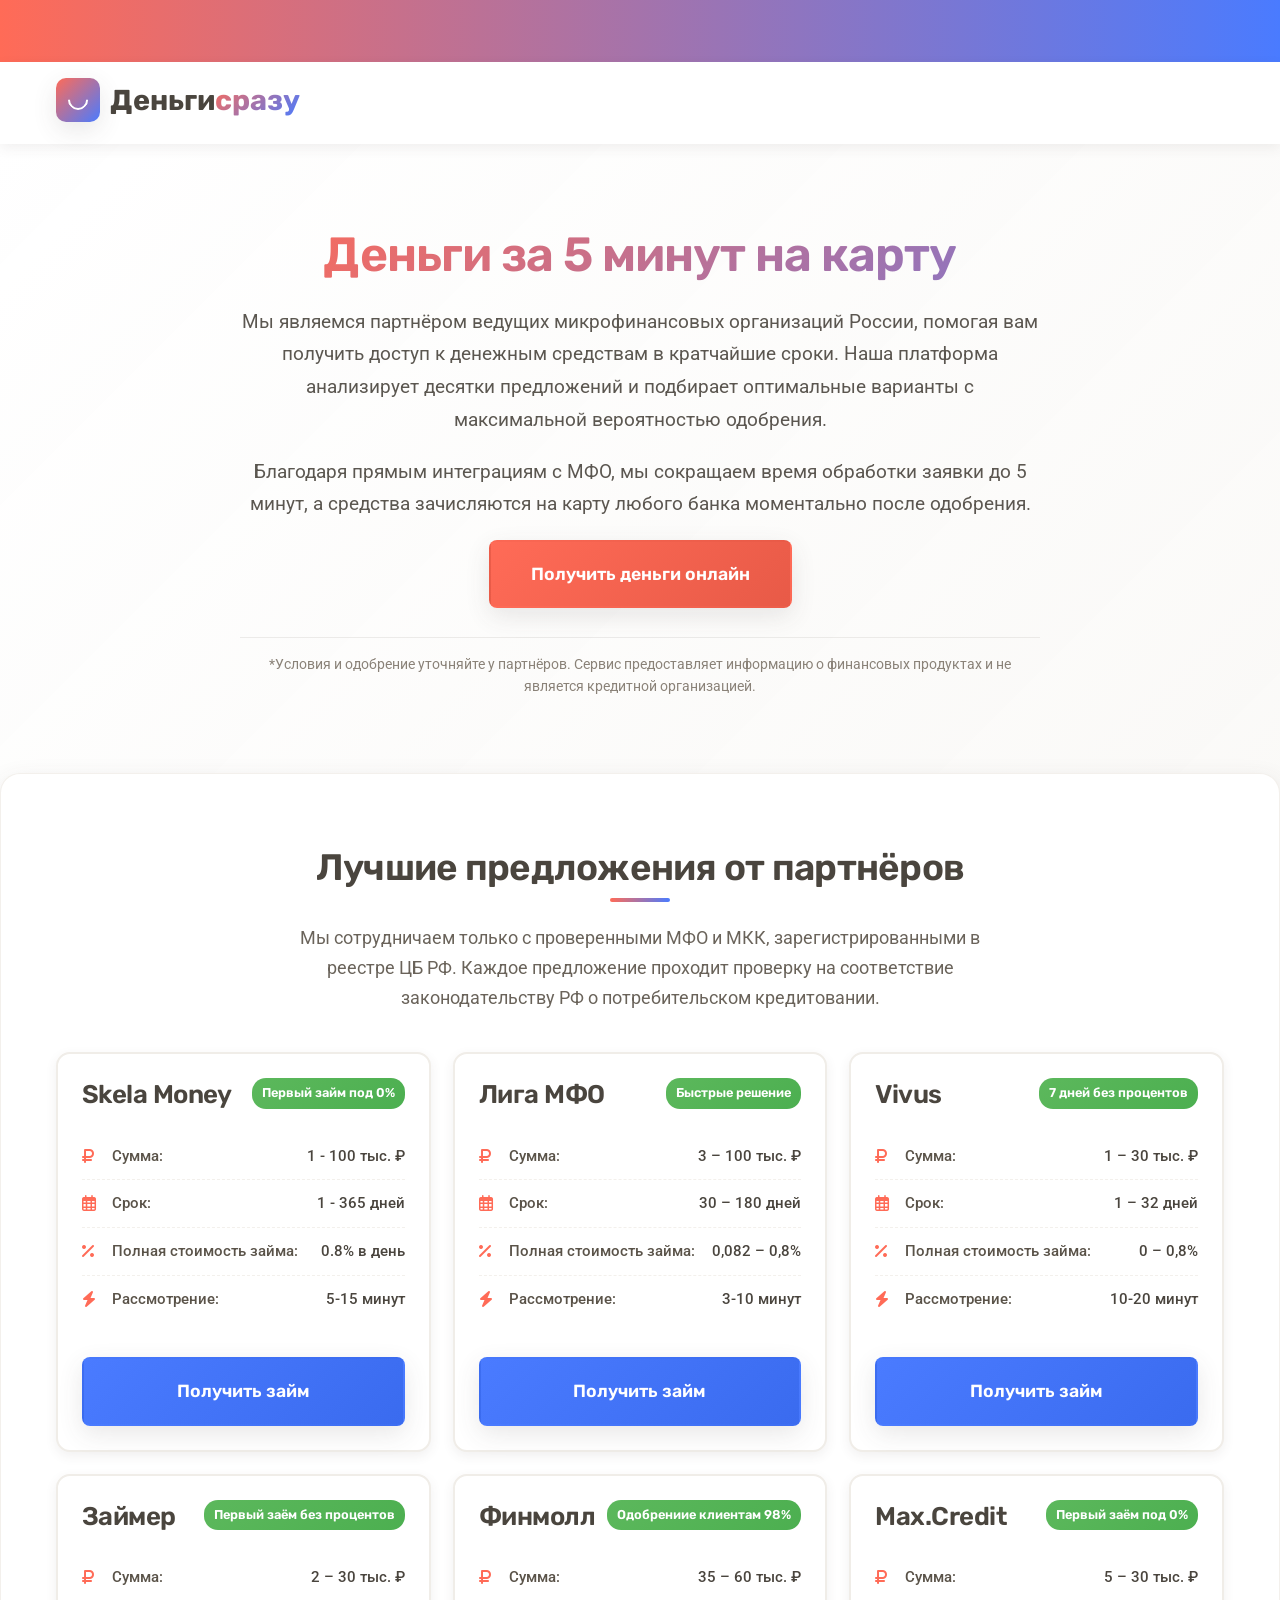
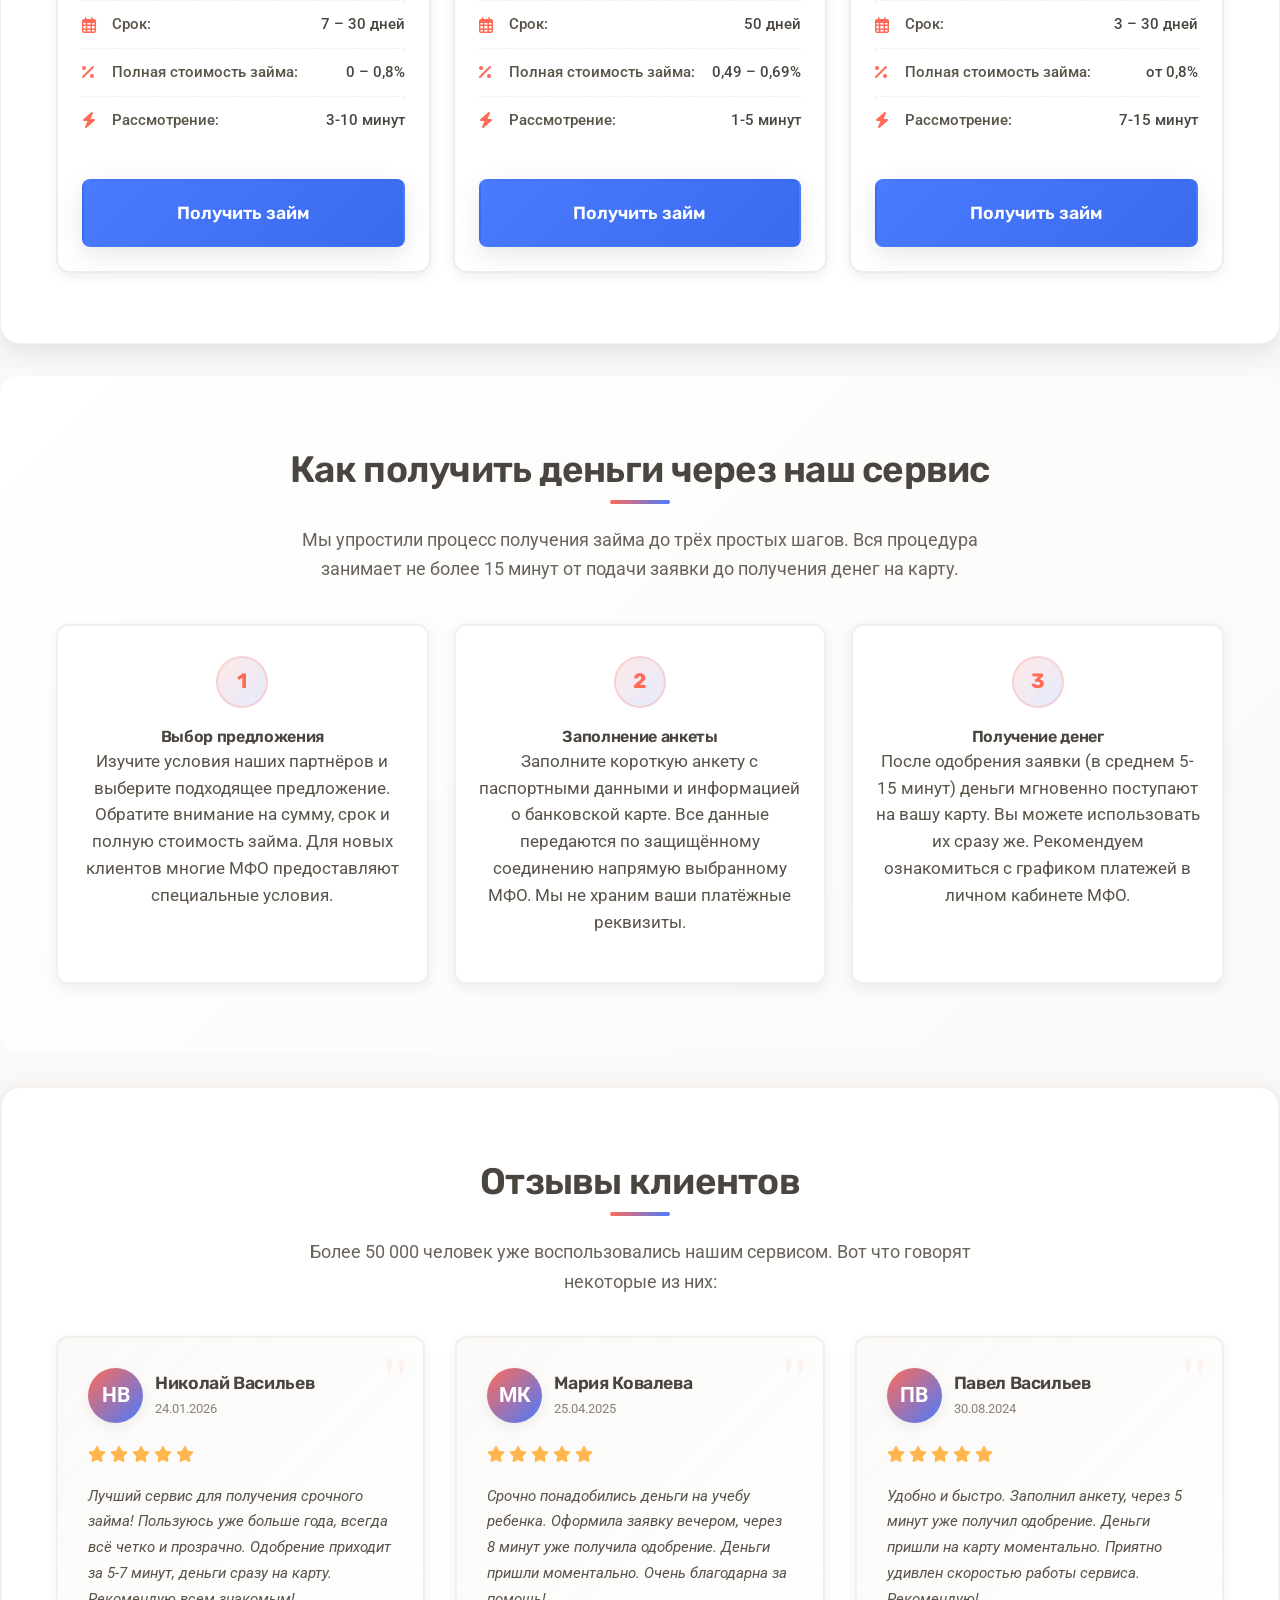
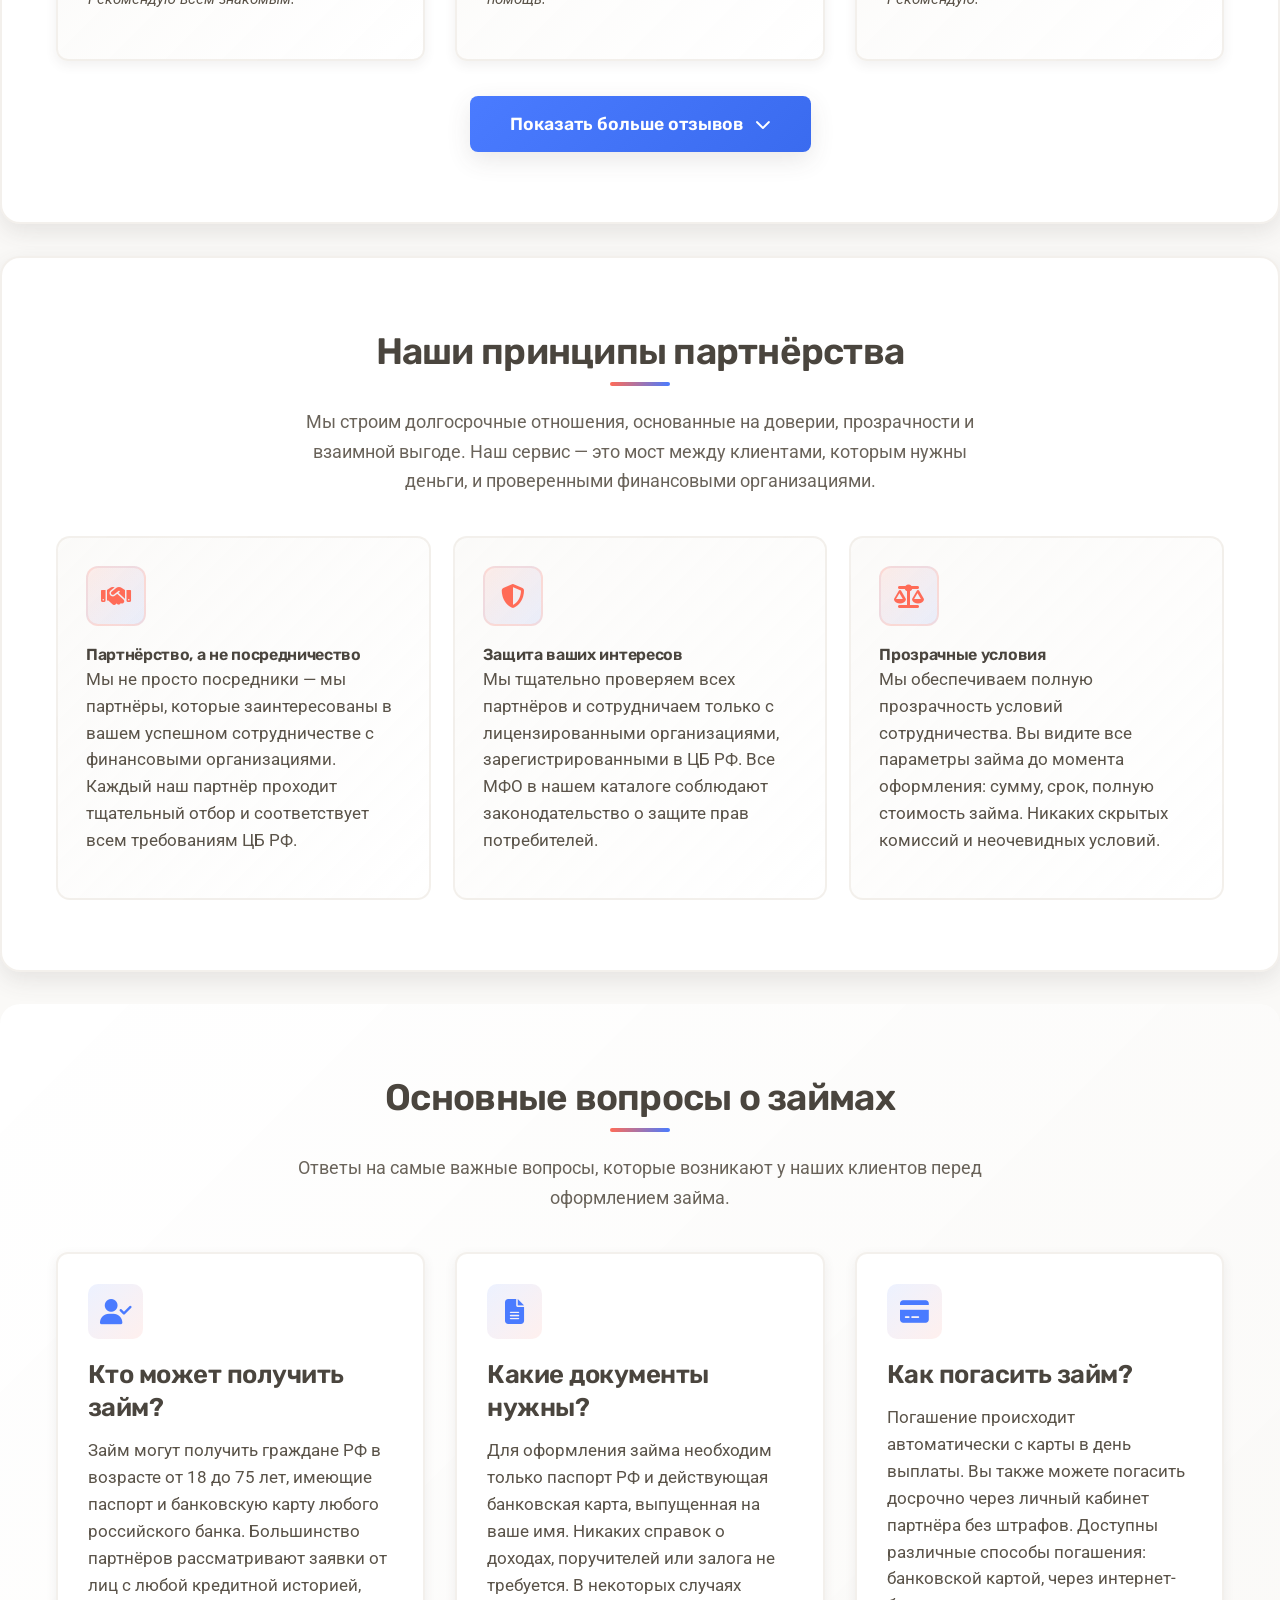
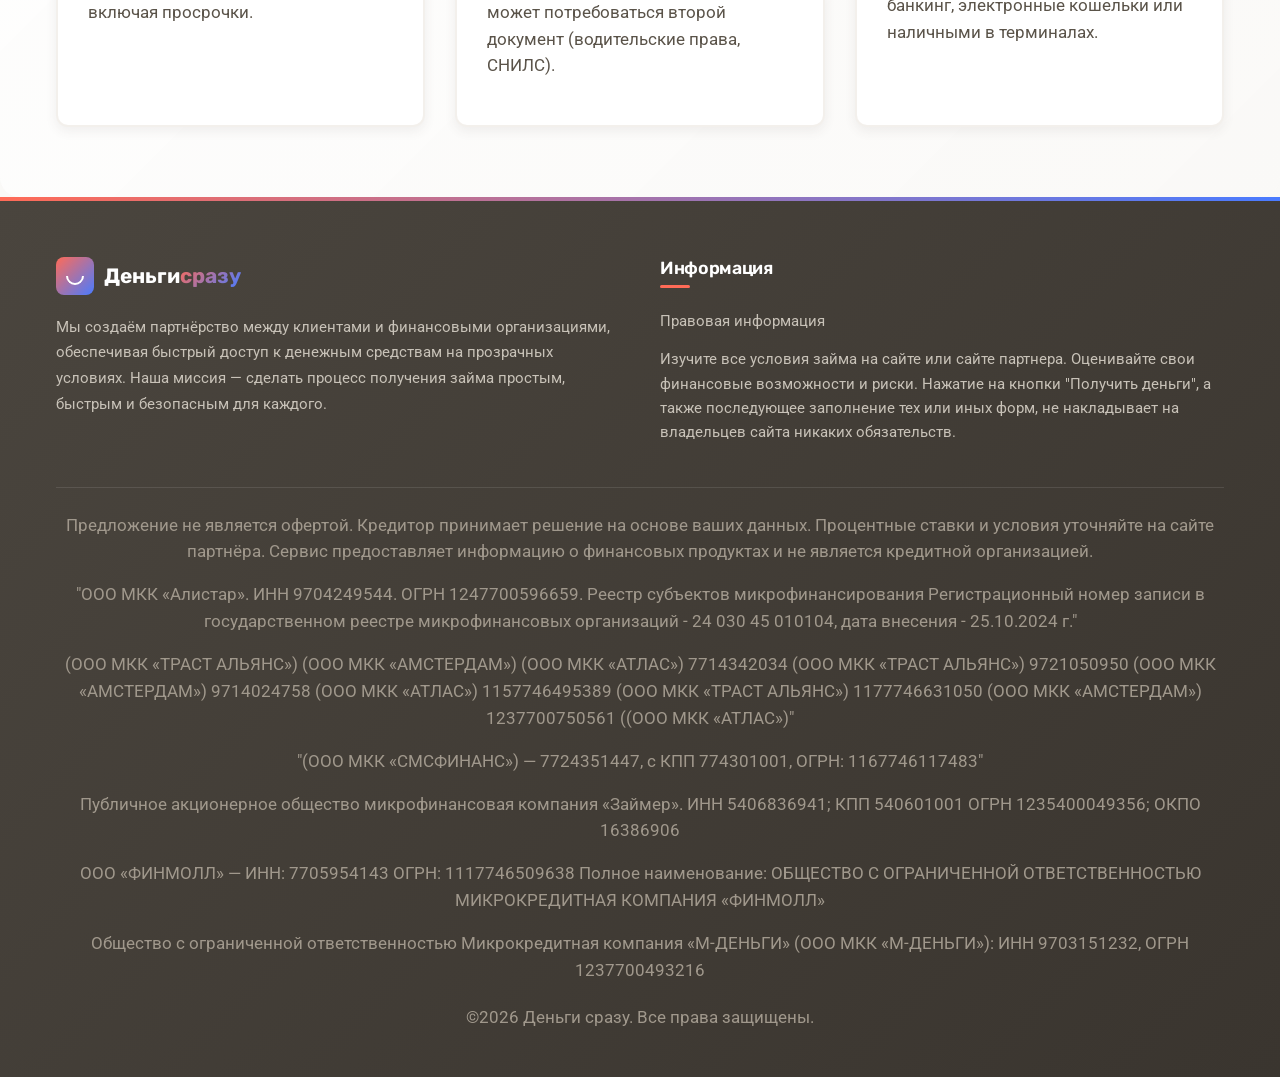
==== commit 981abf15: "правки первого дня смена sity.html на index.html убрал плашки реклама" ====
--- a/index.html
+++ b/index.html
@@ -14,1293 +14,8 @@
     <!-- Font Awesome 6.5.1 - оптимизированная загрузка только нужных иконок -->
     <link rel="stylesheet" href="https://cdnjs.cloudflare.com/ajax/libs/font-awesome/6.5.1/css/all.min.css" integrity="sha512-DTOQO9RWCH3ppGqcWaEA1BIZOC6xxalwEsw9c2QQeAIftl+Vegovlnee1c9QX4TctnWMn13TZye+giMm8e2LwA==" crossorigin="anonymous" referrerpolicy="no-referrer">
     <!-- Подключение внешнего CSS файла -->
-     <style>
-   
-
-/* ============================================
-   CSS RESET & BASE VARIABLES
-   Современный сброс стилей и CSS переменные
-   ============================================ */
-:root {
-    /* Цветовая палитра - исправлена */
-    --coral: #FF6B57;
-    --coral-dark: #E85A47;
-    --coral-light: #FF8E7A;
-    --warm-blue: #4A7BFF;
-    --warm-blue-dark: #3A6BEF;
-    --soft-green: #5CB85C;
-    --neutral-light: #FAF9F7; /* Светло-бежевый фон body */
-    --neutral-medium: #F0EDE8;
-    --neutral-dark: #4A453E; /* Темный цвет для футера */
-    --neutral-text: #5A5349;
-    --accent-gold: #FFB74D;
-    
-    /* Тени для создания глубины */
-    --shadow-light: 0 4px 12px rgba(74, 69, 62, 0.08);
-    --shadow-medium: 0 8px 24px rgba(74, 69, 62, 0.12);
-    --shadow-strong: 0 12px 32px rgba(74, 69, 62, 0.15);
-    
-    /* Анимации */
-    --transition: all 0.3s cubic-bezier(0.4, 0, 0.2, 1);
-    --border-radius: 12px;
-    --border-radius-small: 8px;
-    
-    /* Оптимизация для мобильных */
-    --safe-area-inset-left: env(safe-area-inset-left);
-    --safe-area-inset-right: env(safe-area-inset-right);
-}
-
-/* Современный CSS Reset */
-*, *::before, *::after {
-    box-sizing: border-box;
-    margin: 0;
-    padding: 0;
-}
-
-/* Базовые настройки для улучшения производительности */
-html {
-    font-size: 16px;
-    scroll-behavior: smooth;
-    -webkit-font-smoothing: antialiased;
-    -moz-osx-font-smoothing: grayscale;
-    text-size-adjust: 100%;
-    -webkit-text-size-adjust: 100%;
-}
-
-/* ОСНОВНОЙ ФОН BODY - исправлен на светло-бежевый */
-body {
-    font-family: 'Roboto', -apple-system, BlinkMacSystemFont, 'Segoe UI', sans-serif;
-    line-height: 1.6;
-    color: var(--neutral-text);
-    background-color: var(--neutral-light); /* Это должен быть #FAF9F7 */
-    overflow-x: hidden;
-    min-height: 100vh;
-    display: flex;
-    flex-direction: column;
-    /* Поддержка безопасных зон на iPhone X+ */
-    padding-left: var(--safe-area-inset-left);
-    padding-right: var(--safe-area-inset-right);
-}
-
-/* Texture Background - оптимизированная версия с меньшей нагрузкой */
-body::before {
-    content: '';
-    position: fixed;
-    top: 0;
-    left: 0;
-    width: 100%;
-    height: 100%;
-    /* Упрощенный паттерн для лучшей производительности */
-    background-image: 
-        linear-gradient(45deg, rgba(255, 107, 87, 0.02) 25%, transparent 25%),
-        linear-gradient(-45deg, rgba(74, 123, 255, 0.02) 25%, transparent 25%);
-    background-size: 60px 60px;
-    background-position: 0 0, 0 30px;
-    opacity: 0.5;
-    z-index: -1;
-    pointer-events: none;
-}
-
-/* ============================================
-   LAYOUT & CONTAINER SYSTEM
-   Адаптивная система контейнеров
-   ============================================ */
-.container {
-    width: 100%;
-    max-width: 1200px;
-    margin: 0 auto;
-    /* Адаптивные отступы с учетом безопасных зон */
-    padding: 0 max(16px, var(--safe-area-inset-left, 16px)) 0 max(16px, var(--safe-area-inset-right, 16px));
-}
-
-section {
-    padding: clamp(40px, 7vw, 70px) 0;
-}
-
-/* ============================================
-   TYPOGRAPHY SYSTEM
-   Масштабируемая типографика
-   ============================================ */
-h1, h2, h3, h4, h5, h6 {
-    font-family: 'Rubik', -apple-system, BlinkMacSystemFont, 'Segoe UI', sans-serif;
-    font-weight: 600;
-    color: var(--neutral-dark);
-    line-height: 1.3;
-    letter-spacing: -0.02em;
-}
-
-h1 {
-    font-size: clamp(1.8rem, 5vw, 3rem);
-    margin-bottom: clamp(0.8rem, 2vw, 1.2rem);
-    /* Анимированный градиент для заголовка - более плавный */
-    background: linear-gradient(135deg, var(--coral), var(--warm-blue), var(--coral));
-    background-size: 300% 300%;
-    -webkit-background-clip: text;
-    -webkit-text-fill-color: transparent;
-    background-clip: text;
-    text-align: center;
-    animation: gradientShift 8s ease-in-out infinite; /* Увеличена длительность для плавности */
-}
-
-@keyframes gradientShift {
-    0% { background-position: 0% 50%; }
-    50% { background-position: 100% 50%; }
-    100% { background-position: 0% 50%; }
-}
-
-h2 {
-    font-size: clamp(1.6rem, 4vw, 2.3rem);
-    text-align: center;
-    margin-bottom: clamp(1.2rem, 3vw, 2rem);
-    position: relative;
-}
-
-h2::after {
-    content: '';
-    position: absolute;
-    bottom: -10px;
-    left: 50%;
-    transform: translateX(-50%);
-    width: 60px;
-    height: 4px;
-    background: linear-gradient(to right, var(--coral), var(--warm-blue));
-    border-radius: 2px;
-}
-
-h3 {
-    font-size: clamp(1.2rem, 3vw, 1.6rem);
-    margin-bottom: 0.8rem;
-}
-
-p {
-    margin-bottom: 1rem;
-    font-size: clamp(0.95rem, 2vw, 1.05rem);
-}
-
-.section-subtitle {
-    font-size: clamp(0.95rem, 2vw, 1.1rem);
-    color: var(--neutral-text);
-    text-align: center;
-    max-width: 700px;
-    margin: 0 auto clamp(1.5rem, 3vw, 2.5rem);
-    line-height: 1.7;
-    opacity: 0.9;
-}
-
-/* ============================================
-   HEADER & LOGO
-   Шапка сайта с логотипом
-   ============================================ */
-.site-header {
-    background: white;
-    padding: 15px 0;
-    box-shadow: var(--shadow-light);
-    position: relative;
-    z-index: 100;
-}
-
-.logo {
-    display: inline-flex;
-    align-items: center;
-    gap: 10px;
-    text-decoration: none;
-    transition: var(--transition);
-}
-
-.logo:hover {
-    transform: translateY(-2px);
-}
-
-.logo-symbol {
-    width: clamp(36px, 6vw, 44px);
-    height: clamp(36px, 6vw, 44px);
-    background: linear-gradient(135deg, var(--coral), var(--warm-blue));
-    border-radius: 10px;
-    display: flex;
-    align-items: center;
-    justify-content: center;
-    position: relative;
-    box-shadow: var(--shadow-medium);
-    flex-shrink: 0;
-    /* Анимация логотипа при загрузке - исправлена */
-    animation: logoRotate 2s ease-in-out;
-}
-
-.logo-symbol::before {
-    content: '';
-    position: absolute;
-    width: 45%;
-    height: 45%;
-    border: 2.5px solid white;
-    border-radius: 50%;
-    border-top-color: transparent;
-    border-right-color: transparent;
-    transform: rotate(-45deg);
-}
-
-.logo-text {
-    font-family: 'Rubik', sans-serif;
-    font-weight: 700;
-    font-size: clamp(1.3rem, 3.5vw, 1.8rem);
-    color: var(--neutral-dark);
-}
-
-.logo-text span {
-    background: linear-gradient(135deg, var(--coral), var(--warm-blue));
-    -webkit-background-clip: text;
-    -webkit-text-fill-color: transparent;
-    background-clip: text;
-}
-
-@keyframes logoRotate {
-    0% { transform: rotate(0deg) scale(0.8); opacity: 0.7; }
-    50% { transform: rotate(180deg) scale(1.1); opacity: 1; }
-    100% { transform: rotate(360deg) scale(1); opacity: 1; }
-}
-
-/* ============================================
-   TICKER (БЕГУЩАЯ СТРОКА) - ИСПРАВЛЕННАЯ ВЕРСИЯ
-   Полностью переработанная бегущая строка для мобильных
-   ============================================ */
-.ticker {
-    background: linear-gradient(90deg, var(--coral), var(--warm-blue));
-    color: white;
-    padding: 12px 0;
-    overflow: hidden;
-    position: relative;
-    box-shadow: var(--shadow-light);
-    font-size: clamp(0.85rem, 1.8vw, 1rem);
-    width: 100%;
-    -webkit-overflow-scrolling: touch;
-}
-
-.ticker-container {
-    display: inline-block;
-    white-space: nowrap;
-    padding-left: 100%;
-    animation: ticker 150s linear infinite;
-    will-change: transform;
-    backface-visibility: hidden;
-    -webkit-backface-visibility: hidden;
-    transform: translate3d(0, 0, 0);
-    -webkit-transform: translate3d(0, 0, 0);
-}
-
-@keyframes ticker {
-    0% {
-        transform: translate3d(0, 0, 0);
-        -webkit-transform: translate3d(0, 0, 0);
-    }
-    100% {
-        transform: translate3d(-100%, 0, 0);
-        -webkit-transform: translate3d(-100%, 0, 0);
-    }
-}
-
-.ticker-item {
-    display: inline-block;
-    margin: 0 clamp(12px, 2.5vw, 25px);
-    padding: 5px clamp(10px, 2vw, 14px);
-    background: rgba(255, 255, 255, 0.15);
-    border-radius: 20px;
-    white-space: nowrap;
-    flex-shrink: 0;
-    vertical-align: middle;
-}
-
-.ticker-prefix {
-    font-weight: 600;
-    margin-right: 6px;
-    color: #FFE082;
-    font-size: 0.9em;
-    display: inline;
-}
-
-.ticker-approved {
-    background: rgba(92, 184, 92, 0.25);
-    border: 1px solid rgba(92, 184, 92, 0.4);
-    font-weight: 700;
-}
-
-/* Отключение анимации для пользователей, предпочитающих уменьшенное движение */
-@media (prefers-reduced-motion: reduce) {
-    .ticker-container {
-        animation: none;
-        padding-left: 0;
-    }
-}
-
-/* ============================================
-   BUTTON SYSTEM
-   Система кнопок с улучшенной доступностью
-   ============================================ */
-.btn {
-    display: inline-flex;
-    align-items: center;
-    justify-content: center;
-    background: linear-gradient(135deg, var(--coral), var(--coral-dark));
-    color: white;
-    padding: clamp(14px, 2.5vw, 18px) clamp(28px, 4vw, 40px);
-    border-radius: var(--border-radius-small);
-    font-family: 'Rubik', sans-serif;
-    font-weight: 600;
-    font-size: clamp(1rem, 2vw, 1.1rem);
-    border: 2px solid transparent;
-    cursor: pointer;
-    transition: var(--transition);
-    box-shadow: var(--shadow-medium);
-    text-decoration: none;
-    text-align: center;
-    width: fit-content;
-    min-width: min(100%, 220px);
-    margin: 0 auto;
-    position: relative;
-    overflow: hidden;
-    z-index: 1;
-    /* Улучшение для мобильных */
-    -webkit-tap-highlight-color: transparent;
-    touch-action: manipulation;
-}
-
-.btn::before {
-    content: '';
-    position: absolute;
-    top: 0;
-    left: 0;
-    width: 100%;
-    height: 100%;
-    background: linear-gradient(135deg, var(--coral-dark), var(--coral));
-    opacity: 0;
-    transition: var(--transition);
-    z-index: -1;
-}
-
-.btn:hover::before,
-.btn:focus::before,
-.btn:active::before {
-    opacity: 1;
-}
-
-.btn:hover,
-.btn:focus {
-    transform: translateY(-3px);
-    box-shadow: var(--shadow-strong);
-    outline: none;
-    border-color: rgba(255, 255, 255, 0.3);
-}
-
-.btn:active {
-    transform: translateY(-1px);
-    transition-duration: 0.1s;
-}
-
-.btn-secondary {
-    background: linear-gradient(135deg, var(--warm-blue), var(--warm-blue-dark));
-}
-
-.btn-secondary::before {
-    background: linear-gradient(135deg, var(--warm-blue-dark), var(--warm-blue));
-}
-
-/* ============================================
-   HERO SECTION
-   Главная секция с H1 заголовком
-   ============================================ */
-.hero {
-    padding: clamp(40px, 8vw, 80px) 0;
-    text-align: center;
-    position: relative;
-    background: linear-gradient(135deg, rgba(255, 255, 255, 0.98), rgba(250, 249, 247, 0.95));
-}
-
-.hero-content {
-    position: relative;
-    z-index: 1;
-    max-width: 800px;
-    margin: 0 auto;
-}
-
-.hero-subtitle {
-    font-size: clamp(1rem, 2.5vw, 1.2rem);
-    color: var(--neutral-dark);
-    margin-bottom: clamp(0.8rem, 2.5vw, 1.2rem);
-    line-height: 1.7;
-    opacity: 0.9;
-}
-
-.hero-note {
-    font-size: 0.85rem;
-    color: #8A8278;
-    margin-top: clamp(1.2rem, 3vw, 1.8rem);
-    padding-top: 1rem;
-    border-top: 1px solid rgba(92, 83, 73, 0.1);
-    line-height: 1.6;
-}
-
-/* ============================================
-   OFFERS SECTION
-   Секция с предложениями МФО
-   ============================================ */
-.offers {
-    background-color: white;
-    border-radius: 20px;
-    margin-top: -20px;
-    position: relative;
-    box-shadow: var(--shadow-medium);
-    border: 1px solid rgba(240, 237, 232, 0.8);
-    z-index: 2;
-}
-
-.offers-grid {
-    display: grid;
-    grid-template-columns: repeat(auto-fit, minmax(min(100%, 280px), 1fr));
-    gap: clamp(16px, 2.5vw, 22px);
-}
-
-.offer-card {
-    background: white;
-    border-radius: 14px;
-    padding: clamp(18px, 3vw, 24px);
-    box-shadow: var(--shadow-light);
-    border: 2px solid var(--neutral-medium);
-    transition: var(--transition);
-    display: flex;
-    flex-direction: column;
-    height: 100%;
-    position: relative;
-}
-
-.offer-card:hover {
-    transform: translateY(-5px);
-    box-shadow: var(--shadow-strong);
-    border-color: rgba(255, 107, 87, 0.3);
-}
-
-.offer-card-header {
-    display: flex;
-    justify-content: space-between;
-    align-items: flex-start;
-    margin-bottom: 1.2rem;
-    flex-wrap: wrap;
-    gap: 0.5rem;
-}
-
-
-.offer-badge {
-    background: linear-gradient(135deg, var(--soft-green), #4CAF50);
-    color: white;
-    padding: 5px 10px;
-    border-radius: 14px;
-    font-size: 0.8rem;
-    font-weight: 600;
-    font-family: 'Rubik', sans-serif;
-    white-space: nowrap;
-}
-
-.offer-details {
-    list-style: none;
-    margin-bottom: 1.5rem;
-    flex-grow: 1;
-}
-
-.offer-details li {
-    margin-bottom: 0.7rem;
-    display: flex;
-    align-items: center;
-    padding-bottom: 0.7rem;
-    border-bottom: 1px dashed rgba(240, 237, 232, 0.8);
-    font-size: 0.95rem;
-}
-
-.offer-details li:last-child {
-    border-bottom: none;
-}
-
-.offer-details i {
-    color: var(--coral);
-    margin-right: 10px;
-    min-width: 20px;
-    flex-shrink: 0;
-    font-size: 1rem;
-}
-
-.offer-details strong {
-    min-width: 130px;
-    display: inline-block;
-    font-weight: 500;
-}
-
-.offer-details span {
-    margin-left: auto;
-    text-align: right;
-    font-weight: 500;
-    color: var(--neutral-dark);
-}
-
-.offer-btn {
-    background: linear-gradient(135deg, var(--warm-blue), var(--warm-blue-dark));
-    margin-top: auto;
-    min-width: 100%;
-}
-
-/* ============================================
-   STEPS SECTION
-   Секция "Как получить деньги"
-   ============================================ */
-.steps {
-    position: relative;
-    background: linear-gradient(135deg, rgba(255, 255, 255, 0.95), rgba(250, 249, 247, 0.98));
-    border-radius: 20px;
-    margin-top: 2rem;
-}
-
-.steps-grid {
-    display: grid;
-    grid-template-columns: repeat(auto-fit, minmax(min(100%, 250px), 1fr));
-    gap: clamp(16px, 2.5vw, 25px);
-    margin-top: 1.5rem;
-}
-
-.step {
-    text-align: center;
-    padding: clamp(20px, 3.5vw, 30px) clamp(16px, 2.5vw, 22px);
-    border-radius: var(--border-radius);
-    background: white;
-    box-shadow: var(--shadow-light);
-    border: 2px solid rgba(240, 237, 232, 0.8);
-    transition: var(--transition);
-}
-
-.step:hover {
-    transform: translateY(-4px);
-    box-shadow: var(--shadow-medium);
-    border-color: rgba(255, 107, 87, 0.2);
-}
-
-.step-number {
-    display: inline-flex;
-    align-items: center;
-    justify-content: center;
-    width: clamp(44px, 7vw, 52px);
-    height: clamp(44px, 7vw, 52px);
-    background: linear-gradient(135deg, rgba(255, 107, 87, 0.15), rgba(74, 123, 255, 0.15));
-    color: var(--coral);
-    font-size: 1.3rem;
-    font-weight: 700;
-    border-radius: 50%;
-    margin-bottom: 1.2rem;
-    font-family: 'Rubik', sans-serif;
-    border: 2px solid rgba(255, 107, 87, 0.2);
-}
-
-/* ============================================
-   REVIEWS SECTION
-   Секция отзывов с улучшенной функциональностью
-   ============================================ */
-.reviews {
-    background-color: white;
-    border-radius: 20px;
-    border: 2px solid rgba(240, 237, 232, 0.8);
-    box-shadow: var(--shadow-medium);
-    margin-top: 2rem;
-    position: relative;
-    overflow: hidden;
-}
-
-.reviews-grid {
-    display: grid;
-    grid-template-columns: repeat(auto-fit, minmax(min(100%, 340px), 1fr));
-    gap: clamp(20px, 3vw, 30px);
-    margin-top: 1.5rem;
-}
-
-.review-card {
-    background: linear-gradient(135deg, rgba(250, 249, 247, 0.9), rgba(255, 255, 255, 0.95));
-    border-radius: var(--border-radius);
-    padding: clamp(20px, 3.5vw, 30px);
-    box-shadow: var(--shadow-light);
-    border: 2px solid rgba(240, 237, 232, 0.8);
-    transition: var(--transition);
-    position: relative;
-    overflow: hidden;
-}
-
-.review-card::before {
-    content: '"';
-    position: absolute;
-    top: 10px;
-    right: 15px;
-    font-size: 4rem;
-    color: rgba(255, 107, 87, 0.1);
-    font-family: serif;
-    line-height: 1;
-    opacity: 0.7;
-}
-
-.review-card:hover {
-    transform: translateY(-4px);
-    box-shadow: var(--shadow-medium);
-    border-color: rgba(92, 184, 92, 0.3);
-}
-
-.review-header {
-    display: flex;
-    align-items: center;
-    margin-bottom: 1.2rem;
-}
-
-.review-avatar {
-    width: 55px;
-    height: 55px;
-    border-radius: 50%;
-    background: linear-gradient(135deg, var(--coral), var(--warm-blue));
-    display: flex;
-    align-items: center;
-    justify-content: center;
-    color: white;
-    font-size: 1.3rem;
-    font-weight: bold;
-    margin-right: 12px;
-    flex-shrink: 0;
-    box-shadow: var(--shadow-light);
-}
-
-.review-info h4 {
-    margin-bottom: 4px;
-    color: var(--neutral-dark);
-    font-size: 1.1rem;
-}
-
-.review-date {
-    font-size: 0.8rem;
-    color: #8A8278;
-}
-
-.review-rating {
-    color: #FFB74D;
-    margin-bottom: 1rem;
-    font-size: 1rem;
-}
-
-.review-text {
-    line-height: 1.7;
-    color: var(--neutral-text);
-    font-style: italic;
-    font-size: 0.95rem;
-}
-
-/* Скрытые отзывы */
-.reviews-hidden {
-    display: none;
-    animation: fadeIn 0.5s ease-in-out;
-}
-
-.reviews-hidden.show {
-    display: grid;
-}
-
-@keyframes fadeIn {
-    from { opacity: 0; transform: translateY(20px); }
-    to { opacity: 1; transform: translateY(0); }
-}
-
-/* Кнопка показать/скрыть отзывы */
-.reviews-toggle {
-    display: block;
-    margin: 35px auto 0;
-    background: linear-gradient(135deg, var(--warm-blue), var(--warm-blue-dark));
-    border: none;
-    cursor: pointer;
-    transition: var(--transition);
-    min-width: 250px;
-}
-
-.reviews-toggle:hover {
-    transform: translateY(-3px);
-}
-
-.reviews-toggle i {
-    margin-left: 8px;
-    transition: var(--transition);
-    font-size: 0.9em;
-}
-
-.reviews-toggle.expanded i {
-    transform: rotate(180deg);
-}
-
-/* ============================================
-   FEATURES SECTION
-   Секция преимуществ
-   ============================================ */
-.features {
-    background-color: white;
-    border-radius: 20px;
-    border: 2px solid rgba(240, 237, 232, 0.8);
-    box-shadow: var(--shadow-medium);
-    margin-top: 2rem;
-}
-
-.features-grid {
-    display: grid;
-    grid-template-columns: repeat(auto-fit, minmax(min(100%, 300px), 1fr));
-    gap: clamp(16px, 2.5vw, 22px);
-}
-
-.feature-card {
-    padding: clamp(20px, 3.5vw, 28px);
-    border-radius: 14px;
-    background: linear-gradient(135deg, rgba(250, 249, 247, 0.8), rgba(255, 255, 255, 0.9));
-    border: 2px solid rgba(240, 237, 232, 0.8);
-    transition: var(--transition);
-}
-
-.feature-card:hover {
-    border-color: rgba(255, 107, 87, 0.3);
-    box-shadow: var(--shadow-medium);
-    transform: translateY(-4px);
-    background: white;
-}
-
-.feature-icon {
-    width: clamp(52px, 7vw, 60px);
-    height: clamp(52px, 7vw, 60px);
-    background: linear-gradient(135deg, rgba(255, 107, 87, 0.1), rgba(74, 123, 255, 0.1));
-    border-radius: 12px;
-    display: flex;
-    align-items: center;
-    justify-content: center;
-    margin-bottom: 1.2rem;
-    color: var(--coral);
-    font-size: clamp(1.3rem, 2.5vw, 1.5rem);
-    border: 2px solid rgba(255, 107, 87, 0.15);
-}
-
-/* ============================================
-   BASIC QUESTIONS SECTION
-   Блок основных вопросов
-   ============================================ */
-.basic-questions {
-    background: linear-gradient(135deg, rgba(255, 255, 255, 0.95), rgba(250, 249, 247, 0.98));
-    border-radius: 20px;
-    margin-top: 2rem;
-}
-
-.questions-grid {
-    display: grid;
-    grid-template-columns: repeat(auto-fit, minmax(min(100%, 340px), 1fr));
-    gap: clamp(20px, 3vw, 30px);
-    margin-top: 1.5rem;
-}
-
-.question-card {
-    background: white;
-    border-radius: var(--border-radius);
-    padding: clamp(20px, 3.5vw, 30px);
-    box-shadow: var(--shadow-light);
-    border: 2px solid rgba(240, 237, 232, 0.8);
-    transition: var(--transition);
-}
-
-.question-card:hover {
-    transform: translateY(-4px);
-    box-shadow: var(--shadow-medium);
-    border-color: rgba(74, 123, 255, 0.2);
-}
-
-.question-icon {
-    width: 55px;
-    height: 55px;
-    background: linear-gradient(135deg, rgba(74, 123, 255, 0.1), rgba(255, 107, 87, 0.1));
-    border-radius: 10px;
-    display: flex;
-    align-items: center;
-    justify-content: center;
-    margin-bottom: 1.2rem;
-    color: var(--warm-blue);
-    font-size: 1.6rem;
-}
-
-/* ============================================
-   FAQ SECTION
-   Аккордеон с часто задаваемыми вопросами
-   ============================================ */
-.faq {
-    position: relative;
-}
-
-.faq-container {
-    max-width: 850px;
-    margin: 0 auto;
-}
-
-.faq-item {
-    border-radius: var(--border-radius);
-    background: white;
-    margin-bottom: 14px;
-    box-shadow: var(--shadow-light);
-    border: 2px solid rgba(240, 237, 232, 0.8);
-    overflow: hidden;
-    transition: var(--transition);
-}
-
-.faq-item:hover {
-    border-color: rgba(255, 107, 87, 0.2);
-    box-shadow: var(--shadow-medium);
-}
-
-.faq-question {
-    padding: clamp(18px, 2.5vw, 24px);
-    cursor: pointer;
-    display: flex;
-    justify-content: space-between;
-    align-items: center;
-    font-weight: 600;
-    color: var(--neutral-dark);
-    font-size: clamp(1rem, 2vw, 1.1rem);
-    background: white;
-    transition: var(--transition);
-    font-family: 'Rubik', sans-serif;
-    width: 100%;
-    border: none;
-    text-align: left;
-    position: relative;
-    /* Улучшение для мобильных */
-    -webkit-tap-highlight-color: transparent;
-    touch-action: manipulation;
-}
-
-.faq-question:hover,
-.faq-question:focus {
-    background: linear-gradient(135deg, rgba(255, 107, 87, 0.03), rgba(74, 123, 255, 0.03));
-    color: var(--coral);
-    outline: none;
-}
-
-.faq-question::after {
-    content: '';
-    position: absolute;
-    bottom: 0;
-    left: 20px;
-    right: 20px;
-    height: 1px;
-    background: linear-gradient(to right, transparent, rgba(240, 237, 232, 0.8), transparent);
-}
-
-.faq-answer {
-    padding: 0 clamp(18px, 2.5vw, 24px);
-    color: var(--neutral-text);
-    line-height: 1.7;
-    max-height: 0;
-    overflow: hidden;
-    transition: var(--transition);
-    opacity: 0;
-}
-
-.faq-item.active .faq-answer {
-    padding: 0 clamp(18px, 2.5vw, 24px) clamp(18px, 2.5vw, 24px);
-    max-height: 1000px;
-    opacity: 1;
-}
-
-.faq-toggle {
-    font-size: 1.4rem;
-    color: var(--coral);
-    transition: var(--transition);
-    min-width: 22px;
-    text-align: center;
-    flex-shrink: 0;
-    margin-left: 12px;
-    font-weight: 300;
-}
-
-.faq-item.active .faq-toggle {
-    transform: rotate(45deg);
-    color: var(--coral-dark);
-}
-
-/* ============================================
-   FOOTER
-   ПОДВАЛ САЙТА - ИСПРАВЛЕН ЦВЕТ ФОНА
-   ============================================ */
-footer {
-    /* Основной цвет фона футера - темный градиент */
-    background: linear-gradient(135deg, var(--neutral-dark), #3A352F);
-    color: #E8E4DD;
-    padding: clamp(40px, 7vw, 60px) 0 clamp(25px, 4vw, 30px);
-    border-radius: 0;
-    position: relative;
-    margin-top: auto;
-}
-
-footer::before {
-    content: '';
-    position: absolute;
-    top: 0;
-    left: 0;
-    right: 0;
-    height: 4px;
-    background: linear-gradient(to right, var(--coral), var(--warm-blue));
-}
-
-.footer-content {
-    display: grid;
-    grid-template-columns: repeat(auto-fit, minmax(min(100%, 230px), 1fr));
-    gap: clamp(25px, 4vw, 40px);
-    margin-bottom: clamp(25px, 4vw, 40px);
-}
-
-.footer-logo {
-    display: flex;
-    align-items: center;
-    gap: 10px;
-    margin-bottom: 1.2rem;
-}
-
-.footer-logo-symbol {
-    width: 38px;
-    height: 38px;
-    background: linear-gradient(135deg, var(--coral), var(--warm-blue));
-    border-radius: 8px;
-    display: flex;
-    align-items: center;
-    justify-content: center;
-    position: relative;
-    flex-shrink: 0;
-}
-
-.footer-logo-symbol::before {
-    content: '';
-    position: absolute;
-    width: 18px;
-    height: 18px;
-    border: 2px solid white;
-    border-radius: 50%;
-    border-top-color: transparent;
-    border-right-color: transparent;
-    transform: rotate(-45deg);
-}
-
-.footer-logo-text {
-    font-family: 'Rubik', sans-serif;
-    font-weight: 700;
-    font-size: 1.3rem;
-    color: white;
-}
-
-.footer-logo-text span {
-    background: linear-gradient(135deg, var(--coral), var(--warm-blue));
-    -webkit-background-clip: text;
-    -webkit-text-fill-color: transparent;
-    background-clip: text;
-}
-
-.footer-tagline {
-    font-size: 0.95rem;
-    color: #C8C2B8;
-    margin-bottom: 1.2rem;
-    line-height: 1.7;
-}
-
-.footer-contact h5,
-.footer-links h5 {
-    color: white;
-    margin-bottom: 1.2rem;
-    font-size: 1.1rem;
-    position: relative;
-    padding-bottom: 8px;
-    font-family: 'Rubik', sans-serif;
-}
-
-.footer-contact h5::after,
-.footer-links h5::after {
-    content: '';
-    position: absolute;
-    bottom: 0;
-    left: 0;
-    width: 30px;
-    height: 3px;
-    background: var(--coral);
-    border-radius: 2px;
-}
-
-.footer-contact p {
-    margin-bottom: 0.6rem;
-    display: flex;
-    align-items: center;
-    font-size: 0.95rem;
-}
-
-.footer-contact i {
-    color: var(--coral);
-    margin-right: 10px;
-    width: 18px;
-    flex-shrink: 0;
-    font-size: 1rem;
-}
-
-.footer-links ul {
-    list-style: none;
-}
-
-.footer-links li {
-    margin-bottom: 0.6rem;
-}
-
-.footer-links a {
-    color: #C8C2B8;
-    transition: var(--transition);
-    display: inline-block;
-    padding: 2px 0;
-    text-decoration: none;
-    font-size: 0.95rem;
-}
-
-.footer-links a:hover,
-.footer-links a:focus {
-    color: var(--coral);
-    transform: translateX(5px);
-    outline: none;
-}
-
-.legal {
-    border-top: 1px solid rgba(255, 255, 255, 0.1);
-    padding-top: 1.5rem;
-    font-size: 0.8rem;
-    color: #A0988C;
-    line-height: 1.6;
-    text-align: center;
-}
-
-/* ============================================
-   UTILITY CLASSES
-   Вспомогательные классы
-   ============================================ */
-.visually-hidden {
-    position: absolute;
-    width: 1px;
-    height: 1px;
-    padding: 0;
-    margin: -1px;
-    overflow: hidden;
-    clip: rect(0, 0, 0, 0);
-    white-space: nowrap;
-    border: 0;
-}
-
-.sr-only {
-    position: absolute;
-    width: 1px;
-    height: 1px;
-    padding: 0;
-    margin: -1px;
-    overflow: hidden;
-    clip: rect(0, 0, 0, 0);
-    white-space: nowrap;
-    border: 0;
-}
-
-.text-center {
-    text-align: center;
-}
-
-.mt-1 { margin-top: 0.5rem; }
-.mt-2 { margin-top: 1rem; }
-.mt-3 { margin-top: 1.5rem; }
-.mb-1 { margin-bottom: 0.5rem; }
-.mb-2 { margin-bottom: 1rem; }
-.mb-3 { margin-bottom: 1.5rem; }
-
-/* ============================================
-   MOBILE OPTIMIZATIONS
-   Оптимизация для мобильных устройств
-   ============================================ */
-@media (max-width: 768px) {
-    /* Бегущая строка для мобильных - фикс для Safari */
-    .ticker-container {
-        animation: ticker 120s linear infinite;
-        padding-left: 100%;
-    }
-    
-    /* Улучшенные touch-цели */
-    .btn,
-    .faq-question,
-    .offer-btn,
-    .reviews-toggle {
-        min-height: 44px;
-        min-width: 44px;
-    }
-    
-    /* Улучшенная читаемость текста */
-    body {
-        font-size: 15px;
-        line-height: 1.5;
-    }
-    
-    /* Улучшенные отступы для карточек */
-    .offer-card,
-    .step,
-    .feature-card,
-    .review-card,
-    .question-card {
-        padding: 18px;
-    }
-    
-    /* Адаптация деталей предложений */
-    .offer-details li {
-        flex-wrap: wrap;
-    }
-    
-    .offer-details strong {
-        min-width: 100%;
-        margin-bottom: 4px;
-    }
-    
-    .offer-details span {
-        margin-left: 0;
-        text-align: left;
-        width: 100%;
-    }
-    
-    /* Оптимизация аккордеона */
-    .faq-question {
-        padding: 16px 18px;
-    }
-    
-    .faq-answer {
-        padding: 0 18px;
-    }
-    
-    .faq-item.active .faq-answer {
-        padding: 0 18px 16px;
-    }
-    
-    /* Улучшение иконок для мобильных */
-    .offer-details i,
-    .footer-contact i {
-        font-size: 1.1rem !important;
-        min-width: 24px !important;
-    }
-    
-    .feature-icon {
-        width: 50px !important;
-        height: 50px !important;
-    }
-    
-    .feature-icon i {
-        font-size: 1.5rem !important;
-    }
-    
-    /* Оптимизация отзывов */
-    .review-header {
-        flex-direction: column;
-        align-items: flex-start;
-    }
-    
-    .review-avatar {
-        margin-right: 0;
-        margin-bottom: 10px;
-    }
-    
-    /* Оптимизация футера */
-    .footer-contact p {
-        flex-wrap: wrap;
-    }
-    
-    /* Анимация логотипа для мобильных */
-    .logo-symbol {
-        animation: logoRotateMobile 2s ease-in-out;
-    }
-    
-    /* ФИКС ДЛЯ КНОПОК И FAQ НА МОБИЛЬНЫХ - УБИРАЕМ ВЫДЕЛЕНИЕ ТЕКСТА ПРИ КАСАНИИ */
-    .btn,
-    .faq-question,
-    .reviews-toggle {
-        -webkit-touch-callout: none;
-        -webkit-user-select: none;
-        -moz-user-select: none;
-        user-select: none;
-    }
-    
-    @keyframes logoRotateMobile {
-        0% { transform: rotate(0deg) scale(0.8); opacity: 0.7; }
-        50% { transform: rotate(180deg) scale(1.05); opacity: 1; }
-        100% { transform: rotate(360deg) scale(1); opacity: 1; }
-    }
-    
-    /* ФИКС ДЛЯ FAQ НА МОБИЛЬНЫХ - УВЕЛИЧИВАЕМ ОБЛАСТЬ КАСАНИЯ */
-    .faq-question {
-        padding: 18px !important;
-    }
-    
-    /* ФИКС ДЛЯ ОТЗЫВОВ - УВЕЛИЧИВАЕМ ОБЛАСТЬ КАСАНИЯ КНОПКИ */
-    .reviews-toggle {
-        padding: 16px 24px !important;
-        min-height: 54px !important;
-        display: flex !important;
-        align-items: center !important;
-        justify-content: center !important;
-    }
-}
-
-@media (max-width: 480px) {
-    /* Дальнейшая оптимизация для маленьких экранов */
-    section {
-        padding: 30px 0;
-    }
-    
-    .container {
-        padding: 0 14px;
-    }
-    
-    .hero {
-        padding: 30px 0;
-    }
-    
-    .offers {
-        margin-top: -10px;
-    }
-    
-    /* Упрощение теней для производительности */
-    .offer-card,
-    .step,
-    .feature-card,
-    .review-card,
-    .question-card,
-    .faq-item {
-        box-shadow: var(--shadow-light);
-    }
-    
-    .btn {
-        min-width: 100%;
-    }
-    
-    /* ФИКС ДЛЯ FAQ НА ОЧЕНЬ МАЛЕНЬКИХ ЭКРАНАХ */
-    .faq-question {
-        font-size: 1rem !important;
-        padding: 16px !important;
-    }
-    
-    .faq-toggle {
-        font-size: 1.6rem !important;
-        margin-left: 10px !important;
-    }
-    
-    /* ФИКС ДЛЯ БЕГУЩЕЙ СТРОКИ НА ОЧЕНЬ МАЛЕНЬКИХ ЭКРАНАХ */
-    .ticker-item {
-        margin: 0 10px;
-        padding: 5px 8px;
-        font-size: 0.8rem;
-    }
-    
-    .ticker-prefix {
-        font-size: 0.8em;
-    }
-}
-</style>
-
-
- <!-- Микроразметка Schema.org для улучшения SEO -->
+    <link rel="stylesheet" href="kraska.css">
+    <!-- Микроразметка Schema.org для улучшения SEO -->
     <script type="application/ld+json">
     {
         "@context": "https://schema.org",
@@ -1404,7 +119,7 @@
                 <article class="offer-card">
                     <div class="offer-card-header">
                         <h3>Skela Money</h3>
-                        <span class="offer-badge">Первый займ под 0%</span> <h6>реклама</h6>
+                        <span class="offer-badge">Первый займ под 0%</span> 
                     </div>
                     <ul class="offer-details">
                         <li><i class="fas fa-ruble-sign" aria-hidden="true"></i> <strong>Сумма:</strong> <span> 1 - 100 тыс. ₽</span></li>
@@ -1419,7 +134,7 @@
                 <article class="offer-card">
                     <div class="offer-card-header">
                         <h3>Лига МФО</h3>
-                        <span class="offer-badge">Быстрые решение</span> <h6>реклама</h6>
+                        <span class="offer-badge">Быстрые решение</span> 
                     </div>
                     <ul class="offer-details">
                         <li><i class="fas fa-ruble-sign" aria-hidden="true"></i> <strong>Сумма:</strong> <span>3 – 100 тыс. ₽</span></li>
@@ -1434,8 +149,8 @@
                 <article class="offer-card">
                     <div class="offer-card-header">
 
-                        <h3>Vivus</h3> 
-                        <span class="offer-badge">7 дней без процентов</span> <h6>реклама</h6>
+                        <h3>Vivus</h3>
+                        <span class="offer-badge">7 дней без процентов</span> 
                     
                     </div>
                     <ul class="offer-details">
@@ -1451,7 +166,7 @@
                 <article class="offer-card">
                     <div class="offer-card-header">
                         <h3>Займер</h3>
-                        <span class="offer-badge">Первый заём без процентов</span> <h6>реклама</h6>
+                        <span class="offer-badge">Первый заём без процентов</span>
                     </div>
                     <ul class="offer-details">
                         <li><i class="fas fa-ruble-sign" aria-hidden="true"></i> <strong>Сумма:</strong> <span>2 – 30 тыс. ₽</span></li>
@@ -1466,12 +181,12 @@
                 <article class="offer-card">
                     <div class="offer-card-header">
                         <h3>Финмолл</h3>
-                        <span class="offer-badge">Одобрениие клиентам 98%</span> <h6>реклама</h6>
+                        <span class="offer-badge">Одобрениие клиентам 98%</span> 
                     </div>
                     <ul class="offer-details">
                         <li><i class="fas fa-ruble-sign" aria-hidden="true"></i> <strong>Сумма:</strong> <span>35 – 60 тыс. ₽</span></li>
                         <li><i class="far fa-calendar-alt" aria-hidden="true"></i> <strong>Срок:</strong> <span> 50 дней</span></li>
-                        <li><i class="fas fa-percentage" aria-hidden="true"></i> <strong>Полная стоимость займа:</strong> <span>14 – 20%</span></li>
+                        <li><i class="fas fa-percentage" aria-hidden="true"></i> <strong>Полная стоимость займа:</strong> <span>0,49 – 0,69%</span></li>
                         <li><i class="fas fa-bolt" aria-hidden="true"></i> <strong>Рассмотрение:</strong> <span>1-5 минут</span></li>
                     </ul>
                     <!-- ИСПРАВЛЕНА КНОПКА: РАБОТАЮЩАЯ ССЫЛКА С АТРИБУТАМИ БЕЗОПАСНОСТИ -->
@@ -1481,7 +196,7 @@
                 <article class="offer-card">
                     <div class="offer-card-header">
                         <h3>Max.Credit</h3>
-                        <span class="offer-badge">Первый заём под 0%</span> <h6>реклама</h6>
+                        <span class="offer-badge">Первый заём под 0%</span>
                     </div>
                     <ul class="offer-details">
                         <li><i class="fas fa-ruble-sign" aria-hidden="true"></i> <strong>Сумма:</strong> <span>5 – 30 тыс. ₽</span></li>
@@ -1935,7 +650,7 @@
                     <h5>Информация</h5>
                     <ul>
                         <li><a>Правовая информация</a></li>
-                        <a>Изучите все условия займа на сайте или саяйте партнера. Оценивайте свои финансовые возможности и риски. Нажатие на кнопки "Получить деньги", а также последующее заполнение тех или иных форм, не накладывает на владельцев сайта никаких обязательств.</a>
+                        <a>Изучите все условия займа на сайте или сайте партнера. Оценивайте свои финансовые возможности и риски. Нажатие на кнопки "Получить деньги", а также последующее заполнение тех или иных форм, не накладывает на владельцев сайта никаких обязательств.</a>
                         
                     </ul>
                 </div>
@@ -1972,258 +687,12 @@
                 </p>
                 <p>Общество с ограниченной ответственностью Микрокредитная компания «М-ДЕНЬГИ» (ООО МКК «М-ДЕНЬГИ»): ИНН 9703151232, ОГРН 1237700493216
                 </p>
-
-
-
-
-
-
-                <p>Предложение не является офертой. Кредитор принимает решение на основе ваших данных. Процентные ставки и условия уточняйте на сайте партнёра. Сервис предоставляет информацию о финансовых продуктах и не является кредитной организацией.</p>
                 <p style="margin-top: 20px; color: #A0988C;">&copy;2026 Деньги сразу. Все права защищены.</p>
             </div>
         </div>
     </footer>
 
     <!-- Подключение внешнего JavaScript файла -->
-    <script>
-// ============================================
-// DOM READY EVENT
-// Основной код, выполняемый после загрузки DOM
-// ============================================
-document.addEventListener('DOMContentLoaded', () => {
-    console.log('Деньгисразу: DOM загружен, инициализация компонентов...');
-    
-    // ============================================
-    // TICKER GENERATION - ПОЛНОСТЬЮ ПЕРЕРАБОТАННЫЙ КОД
-    // ============================================
-    const tickerContent = document.getElementById('tickerContent');
-    if (tickerContent) {
-        // Функция для генерации случайного числа одобренных заявок
-        function getRandomApprovals() {
-            const numbers = [245, 312, 189, 278, 421, 356, 198, 267, 389, 423, 156, 287, 334, 401, 289];
-            return numbers[Math.floor(Math.random() * numbers.length)];
-        }
-        
-        // Создаем элементы бегущей строки
-        const tickerItems = [];
-        
-        // Элементы "Получили только что"
-        const names = [
-            'Леонид', 'Елена', 'Евгений', 'Анна', 'Сергей', 'Мария', 'Дмитрий', 'Ольга', 'Игорь', 'Наталья',
-            'Алексей', 'Виктория', 'Павел', 'Светлана', 'Михаил', 'Татьяна', 'Андрей', 'Юлия', 'Роман', 'Екатерина'
-        ];
-        
-        const amounts = [
-            '15.000', '20.000', '25.000', '30.000', '35.000', '40.000', '45.000', '50.000', '55.000', '60.000',
-            '18.000', '22.000', '28.000', '32.000', '38.000', '42.000', '48.000', '52.000', '58.000', '65.000'
-        ];
-        
-        // Генерируем 15 элементов "Получили только что"
-        for (let i = 0; i < 15; i++) {
-            const name = names[Math.floor(Math.random() * names.length)];
-            const amount = amounts[Math.floor(Math.random() * amounts.length)];
-            tickerItems.push(`<span class="ticker-item"><span class="ticker-prefix">Получили только что:</span> ${name} - ${amount} ₽</span>`);
-        }
-        
-        // Генерируем 5 элементов "Одобрили сейчас"
-        for (let i = 0; i < 5; i++) {
-            tickerItems.push(`<span class="ticker-item ticker-approved"><span class="ticker-prefix">Одобрили сейчас:</span> ${getRandomApprovals()} заявок</span>`);
-        }
-        
-        // Функция для перемешивания массива
-        function shuffleArray(array) {
-            const shuffled = [...array];
-            for (let i = shuffled.length - 1; i > 0; i--) {
-                const j = Math.floor(Math.random() * (i + 1));
-                [shuffled[i], shuffled[j]] = [shuffled[j], shuffled[i]];
-            }
-            return shuffled;
-        }
-        
-        // Перетасовываем элементы
-        let shuffledItems = shuffleArray(tickerItems);
-        
-        // Создаем HTML для бегущей строки (3 копии для бесшовности)
-        let tickerHTML = '';
-        for (let i = 0; i < 3; i++) {
-            shuffledItems.forEach(item => {
-                tickerHTML += item;
-            });
-        }
-        
-        tickerContent.innerHTML = tickerHTML;
-        
-        // Пауза при наведении для улучшения UX (десктоп)
-        const ticker = document.querySelector('.ticker');
-        ticker.addEventListener('mouseenter', () => {
-            tickerContent.style.animationPlayState = 'paused';
-        });
-        
-        ticker.addEventListener('mouseleave', () => {
-            tickerContent.style.animationPlayState = 'running';
-        });
-        
-        // Пауза при касании для мобильных
-        ticker.addEventListener('touchstart', () => {
-            tickerContent.style.animationPlayState = 'paused';
-        });
-        
-        ticker.addEventListener('touchend', () => {
-            setTimeout(() => {
-                tickerContent.style.animationPlayState = 'running';
-            }, 1500);
-        });
-        
-        // Оптимизация производительности для мобильных
-        tickerContent.style.willChange = 'transform';
-        tickerContent.style.backfaceVisibility = 'hidden';
-        tickerContent.style.transform = 'translate3d(0, 0, 0)';
-    }
-    
-    // ============================================
-    // LOGO ANIMATION FIX
-    // ============================================
-    const logoSymbol = document.querySelector('.logo-symbol');
-    if (logoSymbol) {
-        logoSymbol.style.animation = 'none';
-        void logoSymbol.offsetWidth;
-        logoSymbol.style.animation = 'logoRotate 2s ease-in-out';
-        
-        if (window.innerWidth <= 768) {
-            logoSymbol.style.animation = 'logoRotateMobile 2s ease-in-out';
-        }
-    }
-    
-    // ============================================
-    // FAQ ACCORDION
-    // ============================================ */
-    const faqQuestions = document.querySelectorAll('.faq-question');
-    
-    faqQuestions.forEach(question => {
-        question.addEventListener('click', (e) => {
-            e.stopPropagation();
-            toggleFaqItem(question.parentElement);
-        });
-        
-        question.addEventListener('keydown', (e) => {
-            if (e.key === 'Enter' || e.key === ' ') {
-                e.preventDefault();
-                toggleFaqItem(question.parentElement);
-            }
-        });
-    });
-    
-    function toggleFaqItem(item) {
-        const isActive = item.classList.contains('active');
-        
-        document.querySelectorAll('.faq-item.active').forEach(activeItem => {
-            if (activeItem !== item) {
-                activeItem.classList.remove('active');
-            }
-        });
-        
-        item.classList.toggle('active');
-    }
-    
-    // ============================================
-    // REVIEWS TOGGLE
-    // ============================================
-    const toggleReviewsBtn = document.getElementById('toggleReviews');
-    const hiddenReviews = document.getElementById('hiddenReviews');
-    
-    if (toggleReviewsBtn && hiddenReviews) {
-        toggleReviewsBtn.addEventListener('click', toggleReviews);
-        
-        function toggleReviews() {
-            hiddenReviews.classList.toggle('show');
-            
-            if (hiddenReviews.classList.contains('show')) {
-                toggleReviewsBtn.innerHTML = 'Скрыть отзывы <i class="fas fa-chevron-up"></i>';
-                toggleReviewsBtn.classList.add('expanded');
-            } else {
-                toggleReviewsBtn.innerHTML = 'Показать больше отзывов <i class="fas fa-chevron-down"></i>';
-                toggleReviewsBtn.classList.remove('expanded');
-            }
-        }
-    }
-    
-    // ============================================
-    // BUTTON HANDLERS
-    // ============================================
-    document.querySelectorAll('.btn').forEach(button => {
-        button.addEventListener('click', (e) => {
-            if (button.getAttribute('href') === '#') {
-                e.preventDefault();
-                console.log('Кнопка "' + button.textContent + '" нажата');
-                
-                button.style.transform = 'translateY(1px)';
-                setTimeout(() => {
-                    button.style.transform = '';
-                }, 150);
-            }
-        });
-    });
-    
-    console.log('Деньгисразу: все компоненты инициализированы успешно');
-});
-
-// ============================================
-// LOAD EVENT
-// ============================================
-window.addEventListener('load', () => {
-    console.log('Деньгисразу: страница полностью загружена');
-    
-    // Гарантированный запуск бегущей строки после загрузки
-    //const tickerContent = document.getElementById('tickerContent');
-    if (tickerContent) {
-        // Перезапускаем анимацию для надежности
-        tickerContent.style.animation = 'none';
-        void tickerContent.offsetWidth;
-        
-        // Устанавливаем анимацию снова
-        tickerContent.style.animation = 'ticker 150s linear infinite';
-        tickerContent.style.animationPlayState = 'running';
-        
-        // Особые настройки для Safari на iOS
-        if (/iPad|iPhone|iPod/.test(navigator.userAgent) && !window.MSStream) {
-            tickerContent.style.transform = 'translate3d(0, 0, 0)';
-            tickerContent.style.webkitTransform = 'translate3d(0, 0, 0)';
-        }
-    }
-    
-    // Отключение анимации для пользователей с prefers-reduced-motion
-    if (window.matchMedia('(prefers-reduced-motion: reduce)').matches) {
-        const tickerContent = document.getElementById('tickerContent');
-        if (tickerContent) {
-            tickerContent.style.animation = '';
-            tickerContent.style.paddingLeft = '0';
-        }
-    }
-
-    // Оптимизация анимации бегущей строки
-            const tickerContent = document.querySelector('.ticker-content');
-            if (tickerContent) {
-                // Клонируем контент для бесшовной анимации
-                tickerContent.innerHTML += tickerContent.innerHTML;
-                
-                // Пауза анимации при наведении
-                const ticker = document.querySelector('.ticker');
-                ticker.addEventListener('mouseenter', () => {
-                    tickerContent.style.animationPlayState = 'paused';
-                });
-                
-                ticker.addEventListener('mouseleave', () => {
-                    tickerContent.style.animationPlayState = 'running';
-                });
-                
-                // Оптимизация производительности
-                tickerContent.style.willChange = 'transform';
-            }
-});
-
-
-
-
-    </script>
+    <script src="anima.js"></script>
 </body>
 </html>
--- a/kraska.css
+++ b/kraska.css
@@ -0,0 +1,1280 @@
+/* ============================================
+   CSS RESET & BASE VARIABLES
+   Современный сброс стилей и CSS переменные
+   ============================================ */
+:root {
+    /* Цветовая палитра - исправлена */
+    --coral: #FF6B57;
+    --coral-dark: #E85A47;
+    --coral-light: #FF8E7A;
+    --warm-blue: #4A7BFF;
+    --warm-blue-dark: #3A6BEF;
+    --soft-green: #5CB85C;
+    --neutral-light: #FAF9F7; /* Светло-бежевый фон body */
+    --neutral-medium: #F0EDE8;
+    --neutral-dark: #4A453E; /* Темный цвет для футера */
+    --neutral-text: #5A5349;
+    --accent-gold: #FFB74D;
+    
+    /* Тени для создания глубины */
+    --shadow-light: 0 4px 12px rgba(74, 69, 62, 0.08);
+    --shadow-medium: 0 8px 24px rgba(74, 69, 62, 0.12);
+    --shadow-strong: 0 12px 32px rgba(74, 69, 62, 0.15);
+    
+    /* Анимации */
+    --transition: all 0.3s cubic-bezier(0.4, 0, 0.2, 1);
+    --border-radius: 12px;
+    --border-radius-small: 8px;
+    
+    /* Оптимизация для мобильных */
+    --safe-area-inset-left: env(safe-area-inset-left);
+    --safe-area-inset-right: env(safe-area-inset-right);
+}
+
+/* Современный CSS Reset */
+*, *::before, *::after {
+    box-sizing: border-box;
+    margin: 0;
+    padding: 0;
+}
+
+/* Базовые настройки для улучшения производительности */
+html {
+    font-size: 16px;
+    scroll-behavior: smooth;
+    -webkit-font-smoothing: antialiased;
+    -moz-osx-font-smoothing: grayscale;
+    text-size-adjust: 100%;
+    -webkit-text-size-adjust: 100%;
+}
+
+/* ОСНОВНОЙ ФОН BODY - исправлен на светло-бежевый */
+body {
+    font-family: 'Roboto', -apple-system, BlinkMacSystemFont, 'Segoe UI', sans-serif;
+    line-height: 1.6;
+    color: var(--neutral-text);
+    background-color: var(--neutral-light); /* Это должен быть #FAF9F7 */
+    overflow-x: hidden;
+    min-height: 100vh;
+    display: flex;
+    flex-direction: column;
+    /* Поддержка безопасных зон на iPhone X+ */
+    padding-left: var(--safe-area-inset-left);
+    padding-right: var(--safe-area-inset-right);
+}
+
+/* Texture Background - оптимизированная версия с меньшей нагрузкой */
+body::before {
+    content: '';
+    position: fixed;
+    top: 0;
+    left: 0;
+    width: 100%;
+    height: 100%;
+    /* Упрощенный паттерн для лучшей производительности */
+    background-image: 
+        linear-gradient(45deg, rgba(255, 107, 87, 0.02) 25%, transparent 25%),
+        linear-gradient(-45deg, rgba(74, 123, 255, 0.02) 25%, transparent 25%);
+    background-size: 60px 60px;
+    background-position: 0 0, 0 30px;
+    opacity: 0.5;
+    z-index: -1;
+    pointer-events: none;
+}
+
+/* ============================================
+   LAYOUT & CONTAINER SYSTEM
+   Адаптивная система контейнеров
+   ============================================ */
+.container {
+    width: 100%;
+    max-width: 1200px;
+    margin: 0 auto;
+    /* Адаптивные отступы с учетом безопасных зон */
+    padding: 0 max(16px, var(--safe-area-inset-left, 16px)) 0 max(16px, var(--safe-area-inset-right, 16px));
+}
+
+section {
+    padding: clamp(40px, 7vw, 70px) 0;
+}
+
+/* ============================================
+   TYPOGRAPHY SYSTEM
+   Масштабируемая типографика
+   ============================================ */
+h1, h2, h3, h4, h5, h6 {
+    font-family: 'Rubik', -apple-system, BlinkMacSystemFont, 'Segoe UI', sans-serif;
+    font-weight: 600;
+    color: var(--neutral-dark);
+    line-height: 1.3;
+    letter-spacing: -0.02em;
+}
+
+h1 {
+    font-size: clamp(1.8rem, 5vw, 3rem);
+    margin-bottom: clamp(0.8rem, 2vw, 1.2rem);
+    /* Анимированный градиент для заголовка - более плавный */
+    background: linear-gradient(135deg, var(--coral), var(--warm-blue), var(--coral));
+    background-size: 300% 300%;
+    -webkit-background-clip: text;
+    -webkit-text-fill-color: transparent;
+    background-clip: text;
+    text-align: center;
+    animation: gradientShift 8s ease-in-out infinite; /* Увеличена длительность для плавности */
+}
+
+@keyframes gradientShift {
+    0% { background-position: 0% 50%; }
+    50% { background-position: 100% 50%; }
+    100% { background-position: 0% 50%; }
+}
+
+h2 {
+    font-size: clamp(1.6rem, 4vw, 2.3rem);
+    text-align: center;
+    margin-bottom: clamp(1.2rem, 3vw, 2rem);
+    position: relative;
+}
+
+h2::after {
+    content: '';
+    position: absolute;
+    bottom: -10px;
+    left: 50%;
+    transform: translateX(-50%);
+    width: 60px;
+    height: 4px;
+    background: linear-gradient(to right, var(--coral), var(--warm-blue));
+    border-radius: 2px;
+}
+
+h3 {
+    font-size: clamp(1.2rem, 3vw, 1.6rem);
+    margin-bottom: 0.8rem;
+}
+
+p {
+    margin-bottom: 1rem;
+    font-size: clamp(0.95rem, 2vw, 1.05rem);
+}
+
+.section-subtitle {
+    font-size: clamp(0.95rem, 2vw, 1.1rem);
+    color: var(--neutral-text);
+    text-align: center;
+    max-width: 700px;
+    margin: 0 auto clamp(1.5rem, 3vw, 2.5rem);
+    line-height: 1.7;
+    opacity: 0.9;
+}
+
+/* ============================================
+   HEADER & LOGO
+   Шапка сайта с логотипом
+   ============================================ */
+.site-header {
+    background: white;
+    padding: 15px 0;
+    box-shadow: var(--shadow-light);
+    position: relative;
+    z-index: 100;
+}
+
+.logo {
+    display: inline-flex;
+    align-items: center;
+    gap: 10px;
+    text-decoration: none;
+    transition: var(--transition);
+}
+
+.logo:hover {
+    transform: translateY(-2px);
+}
+
+.logo-symbol {
+    width: clamp(36px, 6vw, 44px);
+    height: clamp(36px, 6vw, 44px);
+    background: linear-gradient(135deg, var(--coral), var(--warm-blue));
+    border-radius: 10px;
+    display: flex;
+    align-items: center;
+    justify-content: center;
+    position: relative;
+    box-shadow: var(--shadow-medium);
+    flex-shrink: 0;
+    /* Анимация логотипа при загрузке - исправлена */
+    animation: logoRotate 2s ease-in-out;
+}
+
+.logo-symbol::before {
+    content: '';
+    position: absolute;
+    width: 45%;
+    height: 45%;
+    border: 2.5px solid white;
+    border-radius: 50%;
+    border-top-color: transparent;
+    border-right-color: transparent;
+    transform: rotate(-45deg);
+}
+
+.logo-text {
+    font-family: 'Rubik', sans-serif;
+    font-weight: 700;
+    font-size: clamp(1.3rem, 3.5vw, 1.8rem);
+    color: var(--neutral-dark);
+}
+
+.logo-text span {
+    background: linear-gradient(135deg, var(--coral), var(--warm-blue));
+    -webkit-background-clip: text;
+    -webkit-text-fill-color: transparent;
+    background-clip: text;
+}
+
+@keyframes logoRotate {
+    0% { transform: rotate(0deg) scale(0.8); opacity: 0.7; }
+    50% { transform: rotate(180deg) scale(1.1); opacity: 1; }
+    100% { transform: rotate(360deg) scale(1); opacity: 1; }
+}
+
+/* ============================================
+   TICKER (БЕГУЩАЯ СТРОКА) - ИСПРАВЛЕННАЯ ВЕРСИЯ
+   Полностью переработанная бегущая строка для мобильных
+   ============================================ */
+.ticker {
+    background: linear-gradient(90deg, var(--coral), var(--warm-blue));
+    color: white;
+    padding: 12px 0;
+    overflow: hidden;
+    position: relative;
+    box-shadow: var(--shadow-light);
+    font-size: clamp(0.85rem, 1.8vw, 1rem);
+    width: 100%;
+    -webkit-overflow-scrolling: touch;
+}
+
+.ticker-container {
+    display: inline-block;
+    white-space: nowrap;
+    padding-left: 100%;
+    animation: ticker 150s linear infinite;
+    will-change: transform;
+    backface-visibility: hidden;
+    -webkit-backface-visibility: hidden;
+    transform: translate3d(0, 0, 0);
+    -webkit-transform: translate3d(0, 0, 0);
+}
+
+@keyframes ticker {
+    0% {
+        transform: translate3d(0, 0, 0);
+        -webkit-transform: translate3d(0, 0, 0);
+    }
+    100% {
+        transform: translate3d(-100%, 0, 0);
+        -webkit-transform: translate3d(-100%, 0, 0);
+    }
+}
+
+.ticker-item {
+    display: inline-block;
+    margin: 0 clamp(12px, 2.5vw, 25px);
+    padding: 5px clamp(10px, 2vw, 14px);
+    background: rgba(255, 255, 255, 0.15);
+    border-radius: 20px;
+    white-space: nowrap;
+    flex-shrink: 0;
+    vertical-align: middle;
+}
+
+.ticker-prefix {
+    font-weight: 600;
+    margin-right: 6px;
+    color: #FFE082;
+    font-size: 0.9em;
+    display: inline;
+}
+
+.ticker-approved {
+    background: rgba(92, 184, 92, 0.25);
+    border: 1px solid rgba(92, 184, 92, 0.4);
+    font-weight: 700;
+}
+
+/* Отключение анимации для пользователей, предпочитающих уменьшенное движение */
+@media (prefers-reduced-motion: reduce) {
+    .ticker-container {
+        animation: none;
+        padding-left: 0;
+    }
+}
+
+/* ============================================
+   BUTTON SYSTEM
+   Система кнопок с улучшенной доступностью
+   ============================================ */
+.btn {
+    display: inline-flex;
+    align-items: center;
+    justify-content: center;
+    background: linear-gradient(135deg, var(--coral), var(--coral-dark));
+    color: white;
+    padding: clamp(14px, 2.5vw, 18px) clamp(28px, 4vw, 40px);
+    border-radius: var(--border-radius-small);
+    font-family: 'Rubik', sans-serif;
+    font-weight: 600;
+    font-size: clamp(1rem, 2vw, 1.1rem);
+    border: 2px solid transparent;
+    cursor: pointer;
+    transition: var(--transition);
+    box-shadow: var(--shadow-medium);
+    text-decoration: none;
+    text-align: center;
+    width: fit-content;
+    min-width: min(100%, 220px);
+    margin: 0 auto;
+    position: relative;
+    overflow: hidden;
+    z-index: 1;
+    /* Улучшение для мобильных */
+    -webkit-tap-highlight-color: transparent;
+    touch-action: manipulation;
+}
+
+.btn::before {
+    content: '';
+    position: absolute;
+    top: 0;
+    left: 0;
+    width: 100%;
+    height: 100%;
+    background: linear-gradient(135deg, var(--coral-dark), var(--coral));
+    opacity: 0;
+    transition: var(--transition);
+    z-index: -1;
+}
+
+.btn:hover::before,
+.btn:focus::before,
+.btn:active::before {
+    opacity: 1;
+}
+
+.btn:hover,
+.btn:focus {
+    transform: translateY(-3px);
+    box-shadow: var(--shadow-strong);
+    outline: none;
+    border-color: rgba(255, 255, 255, 0.3);
+}
+
+.btn:active {
+    transform: translateY(-1px);
+    transition-duration: 0.1s;
+}
+
+.btn-secondary {
+    background: linear-gradient(135deg, var(--warm-blue), var(--warm-blue-dark));
+}
+
+.btn-secondary::before {
+    background: linear-gradient(135deg, var(--warm-blue-dark), var(--warm-blue));
+}
+
+/* ============================================
+   HERO SECTION
+   Главная секция с H1 заголовком
+   ============================================ */
+.hero {
+    padding: clamp(40px, 8vw, 80px) 0;
+    text-align: center;
+    position: relative;
+    background: linear-gradient(135deg, rgba(255, 255, 255, 0.98), rgba(250, 249, 247, 0.95));
+}
+
+.hero-content {
+    position: relative;
+    z-index: 1;
+    max-width: 800px;
+    margin: 0 auto;
+}
+
+.hero-subtitle {
+    font-size: clamp(1rem, 2.5vw, 1.2rem);
+    color: var(--neutral-dark);
+    margin-bottom: clamp(0.8rem, 2.5vw, 1.2rem);
+    line-height: 1.7;
+    opacity: 0.9;
+}
+
+.hero-note {
+    font-size: 0.85rem;
+    color: #8A8278;
+    margin-top: clamp(1.2rem, 3vw, 1.8rem);
+    padding-top: 1rem;
+    border-top: 1px solid rgba(92, 83, 73, 0.1);
+    line-height: 1.6;
+}
+
+/* ============================================
+   OFFERS SECTION
+   Секция с предложениями МФО
+   ============================================ */
+.offers {
+    background-color: white;
+    border-radius: 20px;
+    margin-top: -20px;
+    position: relative;
+    box-shadow: var(--shadow-medium);
+    border: 1px solid rgba(240, 237, 232, 0.8);
+    z-index: 2;
+}
+
+.offers-grid {
+    display: grid;
+    grid-template-columns: repeat(auto-fit, minmax(min(100%, 280px), 1fr));
+    gap: clamp(16px, 2.5vw, 22px);
+}
+
+.offer-card {
+    background: white;
+    border-radius: 14px;
+    padding: clamp(18px, 3vw, 24px);
+    box-shadow: var(--shadow-light);
+    border: 2px solid var(--neutral-medium);
+    transition: var(--transition);
+    display: flex;
+    flex-direction: column;
+    height: 100%;
+    position: relative;
+}
+
+.offer-card:hover {
+    transform: translateY(-5px);
+    box-shadow: var(--shadow-strong);
+    border-color: rgba(255, 107, 87, 0.3);
+}
+
+.offer-card-header {
+    display: flex;
+    justify-content: space-between;
+    align-items: flex-start;
+    margin-bottom: 1.2rem;
+    flex-wrap: wrap;
+    gap: 0.5rem;
+}
+
+
+.offer-badge {
+    background: linear-gradient(135deg, var(--soft-green), #4CAF50);
+    color: white;
+    padding: 5px 10px;
+    border-radius: 14px;
+    font-size: 0.8rem;
+    font-weight: 600;
+    font-family: 'Rubik', sans-serif;
+    white-space: nowrap;
+}
+
+.offer-details {
+    list-style: none;
+    margin-bottom: 1.5rem;
+    flex-grow: 1;
+}
+
+.offer-details li {
+    margin-bottom: 0.7rem;
+    display: flex;
+    align-items: center;
+    padding-bottom: 0.7rem;
+    border-bottom: 1px dashed rgba(240, 237, 232, 0.8);
+    font-size: 0.95rem;
+}
+
+.offer-details li:last-child {
+    border-bottom: none;
+}
+
+.offer-details i {
+    color: var(--coral);
+    margin-right: 10px;
+    min-width: 20px;
+    flex-shrink: 0;
+    font-size: 1rem;
+}
+
+.offer-details strong {
+    min-width: 130px;
+    display: inline-block;
+    font-weight: 500;
+}
+
+.offer-details span {
+    margin-left: auto;
+    text-align: right;
+    font-weight: 500;
+    color: var(--neutral-dark);
+}
+
+.offer-btn {
+    background: linear-gradient(135deg, var(--warm-blue), var(--warm-blue-dark));
+    margin-top: auto;
+    min-width: 100%;
+}
+
+/* ============================================
+   STEPS SECTION
+   Секция "Как получить деньги"
+   ============================================ */
+.steps {
+    position: relative;
+    background: linear-gradient(135deg, rgba(255, 255, 255, 0.95), rgba(250, 249, 247, 0.98));
+    border-radius: 20px;
+    margin-top: 2rem;
+}
+
+.steps-grid {
+    display: grid;
+    grid-template-columns: repeat(auto-fit, minmax(min(100%, 250px), 1fr));
+    gap: clamp(16px, 2.5vw, 25px);
+    margin-top: 1.5rem;
+}
+
+.step {
+    text-align: center;
+    padding: clamp(20px, 3.5vw, 30px) clamp(16px, 2.5vw, 22px);
+    border-radius: var(--border-radius);
+    background: white;
+    box-shadow: var(--shadow-light);
+    border: 2px solid rgba(240, 237, 232, 0.8);
+    transition: var(--transition);
+}
+
+.step:hover {
+    transform: translateY(-4px);
+    box-shadow: var(--shadow-medium);
+    border-color: rgba(255, 107, 87, 0.2);
+}
+
+.step-number {
+    display: inline-flex;
+    align-items: center;
+    justify-content: center;
+    width: clamp(44px, 7vw, 52px);
+    height: clamp(44px, 7vw, 52px);
+    background: linear-gradient(135deg, rgba(255, 107, 87, 0.15), rgba(74, 123, 255, 0.15));
+    color: var(--coral);
+    font-size: 1.3rem;
+    font-weight: 700;
+    border-radius: 50%;
+    margin-bottom: 1.2rem;
+    font-family: 'Rubik', sans-serif;
+    border: 2px solid rgba(255, 107, 87, 0.2);
+}
+
+/* ============================================
+   REVIEWS SECTION
+   Секция отзывов с улучшенной функциональностью
+   ============================================ */
+.reviews {
+    background-color: white;
+    border-radius: 20px;
+    border: 2px solid rgba(240, 237, 232, 0.8);
+    box-shadow: var(--shadow-medium);
+    margin-top: 2rem;
+    position: relative;
+    overflow: hidden;
+}
+
+.reviews-grid {
+    display: grid;
+    grid-template-columns: repeat(auto-fit, minmax(min(100%, 340px), 1fr));
+    gap: clamp(20px, 3vw, 30px);
+    margin-top: 1.5rem;
+}
+
+.review-card {
+    background: linear-gradient(135deg, rgba(250, 249, 247, 0.9), rgba(255, 255, 255, 0.95));
+    border-radius: var(--border-radius);
+    padding: clamp(20px, 3.5vw, 30px);
+    box-shadow: var(--shadow-light);
+    border: 2px solid rgba(240, 237, 232, 0.8);
+    transition: var(--transition);
+    position: relative;
+    overflow: hidden;
+}
+
+.review-card::before {
+    content: '"';
+    position: absolute;
+    top: 10px;
+    right: 15px;
+    font-size: 4rem;
+    color: rgba(255, 107, 87, 0.1);
+    font-family: serif;
+    line-height: 1;
+    opacity: 0.7;
+}
+
+.review-card:hover {
+    transform: translateY(-4px);
+    box-shadow: var(--shadow-medium);
+    border-color: rgba(92, 184, 92, 0.3);
+}
+
+.review-header {
+    display: flex;
+    align-items: center;
+    margin-bottom: 1.2rem;
+}
+
+.review-avatar {
+    width: 55px;
+    height: 55px;
+    border-radius: 50%;
+    background: linear-gradient(135deg, var(--coral), var(--warm-blue));
+    display: flex;
+    align-items: center;
+    justify-content: center;
+    color: white;
+    font-size: 1.3rem;
+    font-weight: bold;
+    margin-right: 12px;
+    flex-shrink: 0;
+    box-shadow: var(--shadow-light);
+}
+
+.review-info h4 {
+    margin-bottom: 4px;
+    color: var(--neutral-dark);
+    font-size: 1.1rem;
+}
+
+.review-date {
+    font-size: 0.8rem;
+    color: #8A8278;
+}
+
+.review-rating {
+    color: #FFB74D;
+    margin-bottom: 1rem;
+    font-size: 1rem;
+}
+
+.review-text {
+    line-height: 1.7;
+    color: var(--neutral-text);
+    font-style: italic;
+    font-size: 0.95rem;
+}
+
+/* Скрытые отзывы */
+.reviews-hidden {
+    display: none;
+    animation: fadeIn 0.5s ease-in-out;
+}
+
+.reviews-hidden.show {
+    display: grid;
+}
+
+@keyframes fadeIn {
+    from { opacity: 0; transform: translateY(20px); }
+    to { opacity: 1; transform: translateY(0); }
+}
+
+/* Кнопка показать/скрыть отзывы */
+.reviews-toggle {
+    display: block;
+    margin: 35px auto 0;
+    background: linear-gradient(135deg, var(--warm-blue), var(--warm-blue-dark));
+    border: none;
+    cursor: pointer;
+    transition: var(--transition);
+    min-width: 250px;
+}
+
+.reviews-toggle:hover {
+    transform: translateY(-3px);
+}
+
+.reviews-toggle i {
+    margin-left: 8px;
+    transition: var(--transition);
+    font-size: 0.9em;
+}
+
+.reviews-toggle.expanded i {
+    transform: rotate(180deg);
+}
+
+/* ============================================
+   FEATURES SECTION
+   Секция преимуществ
+   ============================================ */
+.features {
+    background-color: white;
+    border-radius: 20px;
+    border: 2px solid rgba(240, 237, 232, 0.8);
+    box-shadow: var(--shadow-medium);
+    margin-top: 2rem;
+}
+
+.features-grid {
+    display: grid;
+    grid-template-columns: repeat(auto-fit, minmax(min(100%, 300px), 1fr));
+    gap: clamp(16px, 2.5vw, 22px);
+}
+
+.feature-card {
+    padding: clamp(20px, 3.5vw, 28px);
+    border-radius: 14px;
+    background: linear-gradient(135deg, rgba(250, 249, 247, 0.8), rgba(255, 255, 255, 0.9));
+    border: 2px solid rgba(240, 237, 232, 0.8);
+    transition: var(--transition);
+}
+
+.feature-card:hover {
+    border-color: rgba(255, 107, 87, 0.3);
+    box-shadow: var(--shadow-medium);
+    transform: translateY(-4px);
+    background: white;
+}
+
+.feature-icon {
+    width: clamp(52px, 7vw, 60px);
+    height: clamp(52px, 7vw, 60px);
+    background: linear-gradient(135deg, rgba(255, 107, 87, 0.1), rgba(74, 123, 255, 0.1));
+    border-radius: 12px;
+    display: flex;
+    align-items: center;
+    justify-content: center;
+    margin-bottom: 1.2rem;
+    color: var(--coral);
+    font-size: clamp(1.3rem, 2.5vw, 1.5rem);
+    border: 2px solid rgba(255, 107, 87, 0.15);
+}
+
+/* ============================================
+   BASIC QUESTIONS SECTION
+   Блок основных вопросов
+   ============================================ */
+.basic-questions {
+    background: linear-gradient(135deg, rgba(255, 255, 255, 0.95), rgba(250, 249, 247, 0.98));
+    border-radius: 20px;
+    margin-top: 2rem;
+}
+
+.questions-grid {
+    display: grid;
+    grid-template-columns: repeat(auto-fit, minmax(min(100%, 340px), 1fr));
+    gap: clamp(20px, 3vw, 30px);
+    margin-top: 1.5rem;
+}
+
+.question-card {
+    background: white;
+    border-radius: var(--border-radius);
+    padding: clamp(20px, 3.5vw, 30px);
+    box-shadow: var(--shadow-light);
+    border: 2px solid rgba(240, 237, 232, 0.8);
+    transition: var(--transition);
+}
+
+.question-card:hover {
+    transform: translateY(-4px);
+    box-shadow: var(--shadow-medium);
+    border-color: rgba(74, 123, 255, 0.2);
+}
+
+.question-icon {
+    width: 55px;
+    height: 55px;
+    background: linear-gradient(135deg, rgba(74, 123, 255, 0.1), rgba(255, 107, 87, 0.1));
+    border-radius: 10px;
+    display: flex;
+    align-items: center;
+    justify-content: center;
+    margin-bottom: 1.2rem;
+    color: var(--warm-blue);
+    font-size: 1.6rem;
+}
+
+/* ============================================
+   FAQ SECTION
+   Аккордеон с часто задаваемыми вопросами
+   ============================================ */
+.faq {
+    position: relative;
+}
+
+.faq-container {
+    max-width: 850px;
+    margin: 0 auto;
+}
+
+.faq-item {
+    border-radius: var(--border-radius);
+    background: white;
+    margin-bottom: 14px;
+    box-shadow: var(--shadow-light);
+    border: 2px solid rgba(240, 237, 232, 0.8);
+    overflow: hidden;
+    transition: var(--transition);
+}
+
+.faq-item:hover {
+    border-color: rgba(255, 107, 87, 0.2);
+    box-shadow: var(--shadow-medium);
+}
+
+.faq-question {
+    padding: clamp(18px, 2.5vw, 24px);
+    cursor: pointer;
+    display: flex;
+    justify-content: space-between;
+    align-items: center;
+    font-weight: 600;
+    color: var(--neutral-dark);
+    font-size: clamp(1rem, 2vw, 1.1rem);
+    background: white;
+    transition: var(--transition);
+    font-family: 'Rubik', sans-serif;
+    width: 100%;
+    border: none;
+    text-align: left;
+    position: relative;
+    /* Улучшение для мобильных */
+    -webkit-tap-highlight-color: transparent;
+    touch-action: manipulation;
+}
+
+.faq-question:hover,
+.faq-question:focus {
+    background: linear-gradient(135deg, rgba(255, 107, 87, 0.03), rgba(74, 123, 255, 0.03));
+    color: var(--coral);
+    outline: none;
+}
+
+.faq-question::after {
+    content: '';
+    position: absolute;
+    bottom: 0;
+    left: 20px;
+    right: 20px;
+    height: 1px;
+    background: linear-gradient(to right, transparent, rgba(240, 237, 232, 0.8), transparent);
+}
+
+.faq-answer {
+    padding: 0 clamp(18px, 2.5vw, 24px);
+    color: var(--neutral-text);
+    line-height: 1.7;
+    max-height: 0;
+    overflow: hidden;
+    transition: var(--transition);
+    opacity: 0;
+}
+
+.faq-item.active .faq-answer {
+    padding: 0 clamp(18px, 2.5vw, 24px) clamp(18px, 2.5vw, 24px);
+    max-height: 1000px;
+    opacity: 1;
+}
+
+.faq-toggle {
+    font-size: 1.4rem;
+    color: var(--coral);
+    transition: var(--transition);
+    min-width: 22px;
+    text-align: center;
+    flex-shrink: 0;
+    margin-left: 12px;
+    font-weight: 300;
+}
+
+.faq-item.active .faq-toggle {
+    transform: rotate(45deg);
+    color: var(--coral-dark);
+}
+
+/* ============================================
+   FOOTER
+   ПОДВАЛ САЙТА - ИСПРАВЛЕН ЦВЕТ ФОНА
+   ============================================ */
+footer {
+    /* Основной цвет фона футера - темный градиент */
+    background: linear-gradient(135deg, var(--neutral-dark), #3A352F);
+    color: #E8E4DD;
+    padding: clamp(40px, 7vw, 60px) 0 clamp(25px, 4vw, 30px);
+    border-radius: 0;
+    position: relative;
+    margin-top: auto;
+}
+
+footer::before {
+    content: '';
+    position: absolute;
+    top: 0;
+    left: 0;
+    right: 0;
+    height: 4px;
+    background: linear-gradient(to right, var(--coral), var(--warm-blue));
+}
+
+.footer-content {
+    display: grid;
+    grid-template-columns: repeat(auto-fit, minmax(min(100%, 230px), 1fr));
+    gap: clamp(25px, 4vw, 40px);
+    margin-bottom: clamp(25px, 4vw, 40px);
+}
+
+.footer-logo {
+    display: flex;
+    align-items: center;
+    gap: 10px;
+    margin-bottom: 1.2rem;
+}
+
+.footer-logo-symbol {
+    width: 38px;
+    height: 38px;
+    background: linear-gradient(135deg, var(--coral), var(--warm-blue));
+    border-radius: 8px;
+    display: flex;
+    align-items: center;
+    justify-content: center;
+    position: relative;
+    flex-shrink: 0;
+}
+
+.footer-logo-symbol::before {
+    content: '';
+    position: absolute;
+    width: 18px;
+    height: 18px;
+    border: 2px solid white;
+    border-radius: 50%;
+    border-top-color: transparent;
+    border-right-color: transparent;
+    transform: rotate(-45deg);
+}
+
+.footer-logo-text {
+    font-family: 'Rubik', sans-serif;
+    font-weight: 700;
+    font-size: 1.3rem;
+    color: white;
+}
+
+.footer-logo-text span {
+    background: linear-gradient(135deg, var(--coral), var(--warm-blue));
+    -webkit-background-clip: text;
+    -webkit-text-fill-color: transparent;
+    background-clip: text;
+}
+
+.footer-tagline {
+    font-size: 0.95rem;
+    color: #C8C2B8;
+    margin-bottom: 1.2rem;
+    line-height: 1.7;
+}
+
+.footer-contact h5,
+.footer-links h5 {
+    color: white;
+    margin-bottom: 1.2rem;
+    font-size: 1.1rem;
+    position: relative;
+    padding-bottom: 8px;
+    font-family: 'Rubik', sans-serif;
+}
+
+.footer-contact h5::after,
+.footer-links h5::after {
+    content: '';
+    position: absolute;
+    bottom: 0;
+    left: 0;
+    width: 30px;
+    height: 3px;
+    background: var(--coral);
+    border-radius: 2px;
+}
+
+.footer-contact p {
+    margin-bottom: 0.6rem;
+    display: flex;
+    align-items: center;
+    font-size: 0.95rem;
+}
+
+.footer-contact i {
+    color: var(--coral);
+    margin-right: 10px;
+    width: 18px;
+    flex-shrink: 0;
+    font-size: 1rem;
+}
+
+.footer-links ul {
+    list-style: none;
+}
+
+.footer-links li {
+    margin-bottom: 0.6rem;
+}
+
+.footer-links a {
+    color: #C8C2B8;
+    transition: var(--transition);
+    display: inline-block;
+    padding: 2px 0;
+    text-decoration: none;
+    font-size: 0.95rem;
+}
+
+.footer-links a:hover,
+.footer-links a:focus {
+    color: var(--coral);
+    transform: translateX(5px);
+    outline: none;
+}
+
+.legal {
+    border-top: 1px solid rgba(255, 255, 255, 0.1);
+    padding-top: 1.5rem;
+    font-size: 0.8rem;
+    color: #A0988C;
+    line-height: 1.6;
+    text-align: center;
+}
+
+/* ============================================
+   UTILITY CLASSES
+   Вспомогательные классы
+   ============================================ */
+.visually-hidden {
+    position: absolute;
+    width: 1px;
+    height: 1px;
+    padding: 0;
+    margin: -1px;
+    overflow: hidden;
+    clip: rect(0, 0, 0, 0);
+    white-space: nowrap;
+    border: 0;
+}
+
+.sr-only {
+    position: absolute;
+    width: 1px;
+    height: 1px;
+    padding: 0;
+    margin: -1px;
+    overflow: hidden;
+    clip: rect(0, 0, 0, 0);
+    white-space: nowrap;
+    border: 0;
+}
+
+.text-center {
+    text-align: center;
+}
+
+.mt-1 { margin-top: 0.5rem; }
+.mt-2 { margin-top: 1rem; }
+.mt-3 { margin-top: 1.5rem; }
+.mb-1 { margin-bottom: 0.5rem; }
+.mb-2 { margin-bottom: 1rem; }
+.mb-3 { margin-bottom: 1.5rem; }
+
+/* ============================================
+   MOBILE OPTIMIZATIONS
+   Оптимизация для мобильных устройств
+   ============================================ */
+@media (max-width: 768px) {
+    /* Бегущая строка для мобильных - фикс для Safari */
+    .ticker-container {
+        animation: ticker 120s linear infinite;
+        padding-left: 100%;
+    }
+    
+    /* Улучшенные touch-цели */
+    .btn,
+    .faq-question,
+    .offer-btn,
+    .reviews-toggle {
+        min-height: 44px;
+        min-width: 44px;
+    }
+    
+    /* Улучшенная читаемость текста */
+    body {
+        font-size: 15px;
+        line-height: 1.5;
+    }
+    
+    /* Улучшенные отступы для карточек */
+    .offer-card,
+    .step,
+    .feature-card,
+    .review-card,
+    .question-card {
+        padding: 18px;
+    }
+    
+    /* Адаптация деталей предложений */
+    .offer-details li {
+        flex-wrap: wrap;
+    }
+    
+    .offer-details strong {
+        min-width: 100%;
+        margin-bottom: 4px;
+    }
+    
+    .offer-details span {
+        margin-left: 0;
+        text-align: left;
+        width: 100%;
+    }
+    
+    /* Оптимизация аккордеона */
+    .faq-question {
+        padding: 16px 18px;
+    }
+    
+    .faq-answer {
+        padding: 0 18px;
+    }
+    
+    .faq-item.active .faq-answer {
+        padding: 0 18px 16px;
+    }
+    
+    /* Улучшение иконок для мобильных */
+    .offer-details i,
+    .footer-contact i {
+        font-size: 1.1rem !important;
+        min-width: 24px !important;
+    }
+    
+    .feature-icon {
+        width: 50px !important;
+        height: 50px !important;
+    }
+    
+    .feature-icon i {
+        font-size: 1.5rem !important;
+    }
+    
+    /* Оптимизация отзывов */
+    .review-header {
+        flex-direction: column;
+        align-items: flex-start;
+    }
+    
+    .review-avatar {
+        margin-right: 0;
+        margin-bottom: 10px;
+    }
+    
+    /* Оптимизация футера */
+    .footer-contact p {
+        flex-wrap: wrap;
+    }
+    
+    /* Анимация логотипа для мобильных */
+    .logo-symbol {
+        animation: logoRotateMobile 2s ease-in-out;
+    }
+    
+    /* ФИКС ДЛЯ КНОПОК И FAQ НА МОБИЛЬНЫХ - УБИРАЕМ ВЫДЕЛЕНИЕ ТЕКСТА ПРИ КАСАНИИ */
+    .btn,
+    .faq-question,
+    .reviews-toggle {
+        -webkit-touch-callout: none;
+        -webkit-user-select: none;
+        -moz-user-select: none;
+        user-select: none;
+    }
+    
+    @keyframes logoRotateMobile {
+        0% { transform: rotate(0deg) scale(0.8); opacity: 0.7; }
+        50% { transform: rotate(180deg) scale(1.05); opacity: 1; }
+        100% { transform: rotate(360deg) scale(1); opacity: 1; }
+    }
+    
+    /* ФИКС ДЛЯ FAQ НА МОБИЛЬНЫХ - УВЕЛИЧИВАЕМ ОБЛАСТЬ КАСАНИЯ */
+    .faq-question {
+        padding: 18px !important;
+    }
+    
+    /* ФИКС ДЛЯ ОТЗЫВОВ - УВЕЛИЧИВАЕМ ОБЛАСТЬ КАСАНИЯ КНОПКИ */
+    .reviews-toggle {
+        padding: 16px 24px !important;
+        min-height: 54px !important;
+        display: flex !important;
+        align-items: center !important;
+        justify-content: center !important;
+    }
+}
+
+@media (max-width: 480px) {
+    /* Дальнейшая оптимизация для маленьких экранов */
+    section {
+        padding: 30px 0;
+    }
+    
+    .container {
+        padding: 0 14px;
+    }
+    
+    .hero {
+        padding: 30px 0;
+    }
+    
+    .offers {
+        margin-top: -10px;
+    }
+    
+    /* Упрощение теней для производительности */
+    .offer-card,
+    .step,
+    .feature-card,
+    .review-card,
+    .question-card,
+    .faq-item {
+        box-shadow: var(--shadow-light);
+    }
+    
+    .btn {
+        min-width: 100%;
+    }
+    
+    /* ФИКС ДЛЯ FAQ НА ОЧЕНЬ МАЛЕНЬКИХ ЭКРАНАХ */
+    .faq-question {
+        font-size: 1rem !important;
+        padding: 16px !important;
+    }
+    
+    .faq-toggle {
+        font-size: 1.6rem !important;
+        margin-left: 10px !important;
+    }
+    
+    /* ФИКС ДЛЯ БЕГУЩЕЙ СТРОКИ НА ОЧЕНЬ МАЛЕНЬКИХ ЭКРАНАХ */
+    .ticker-item {
+        margin: 0 10px;
+        padding: 5px 8px;
+        font-size: 0.8rem;
+    }
+    
+    .ticker-prefix {
+        font-size: 0.8em;
+    }
+}
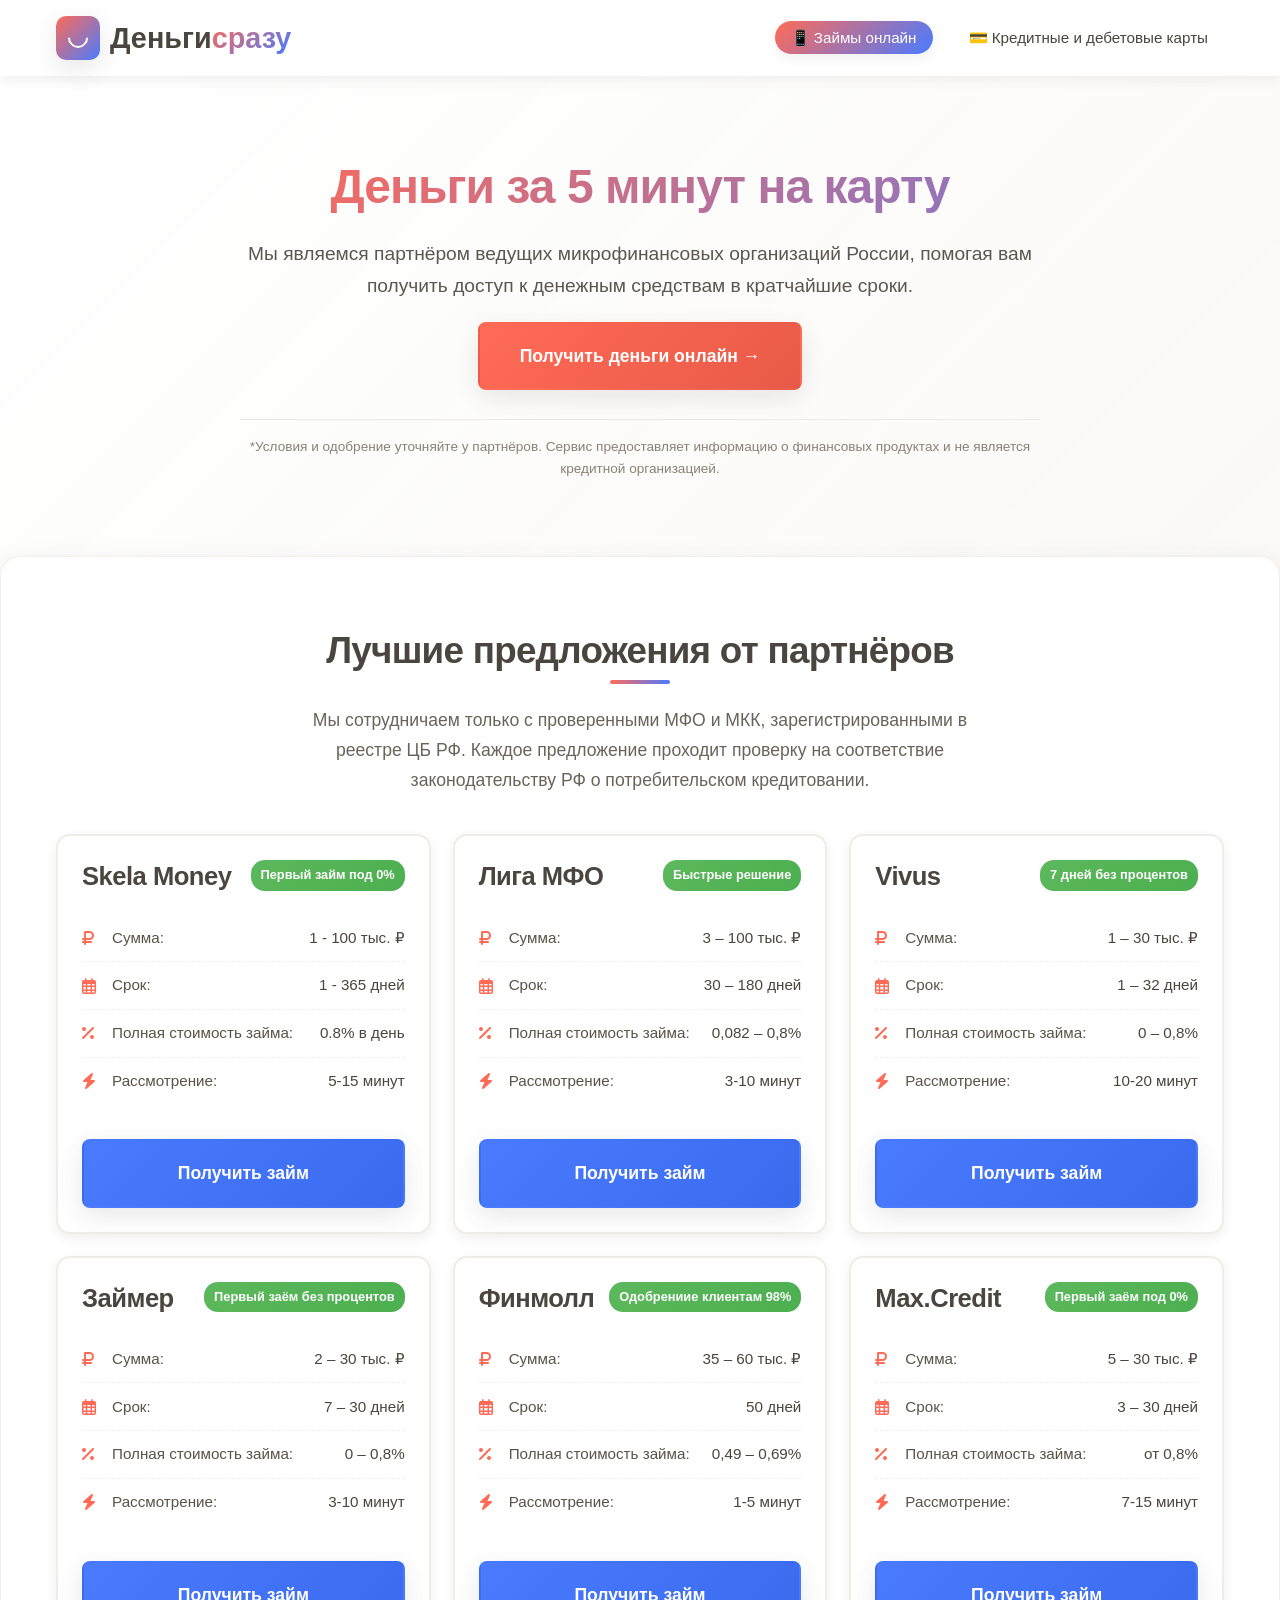
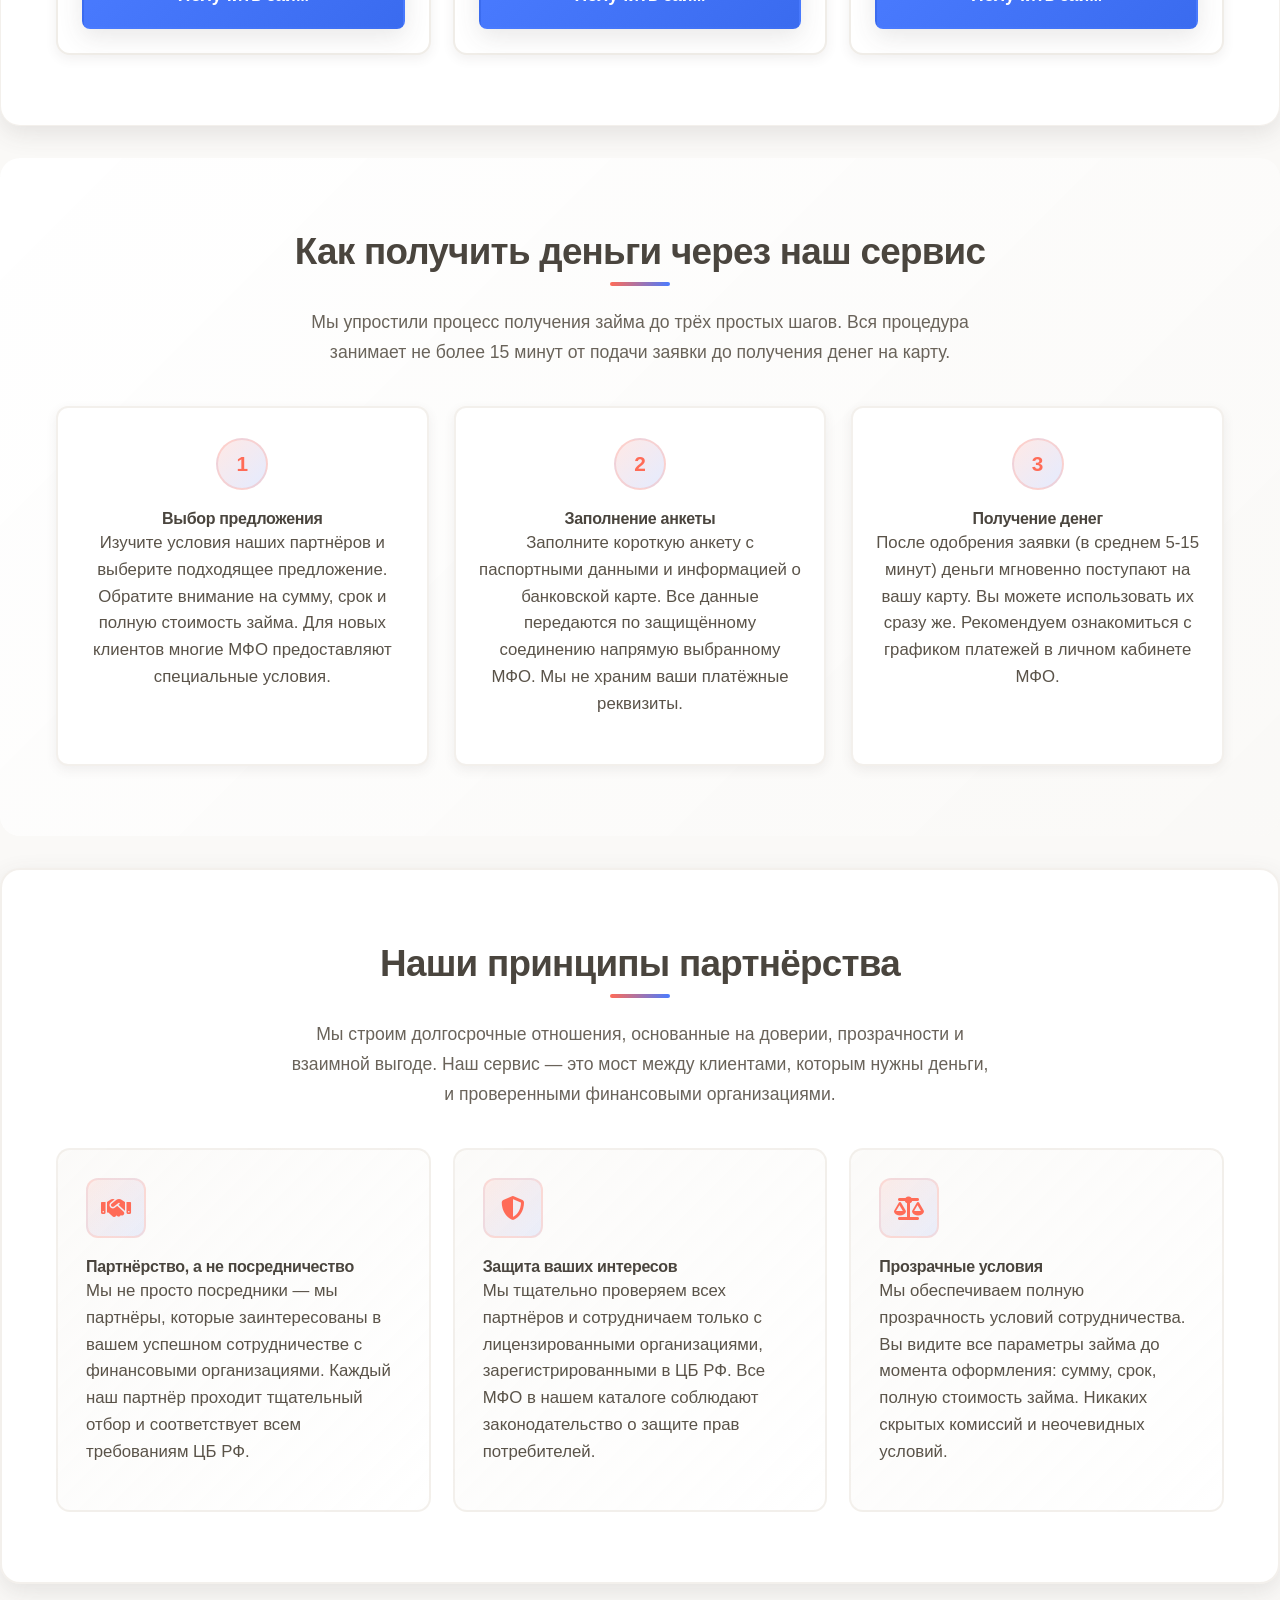
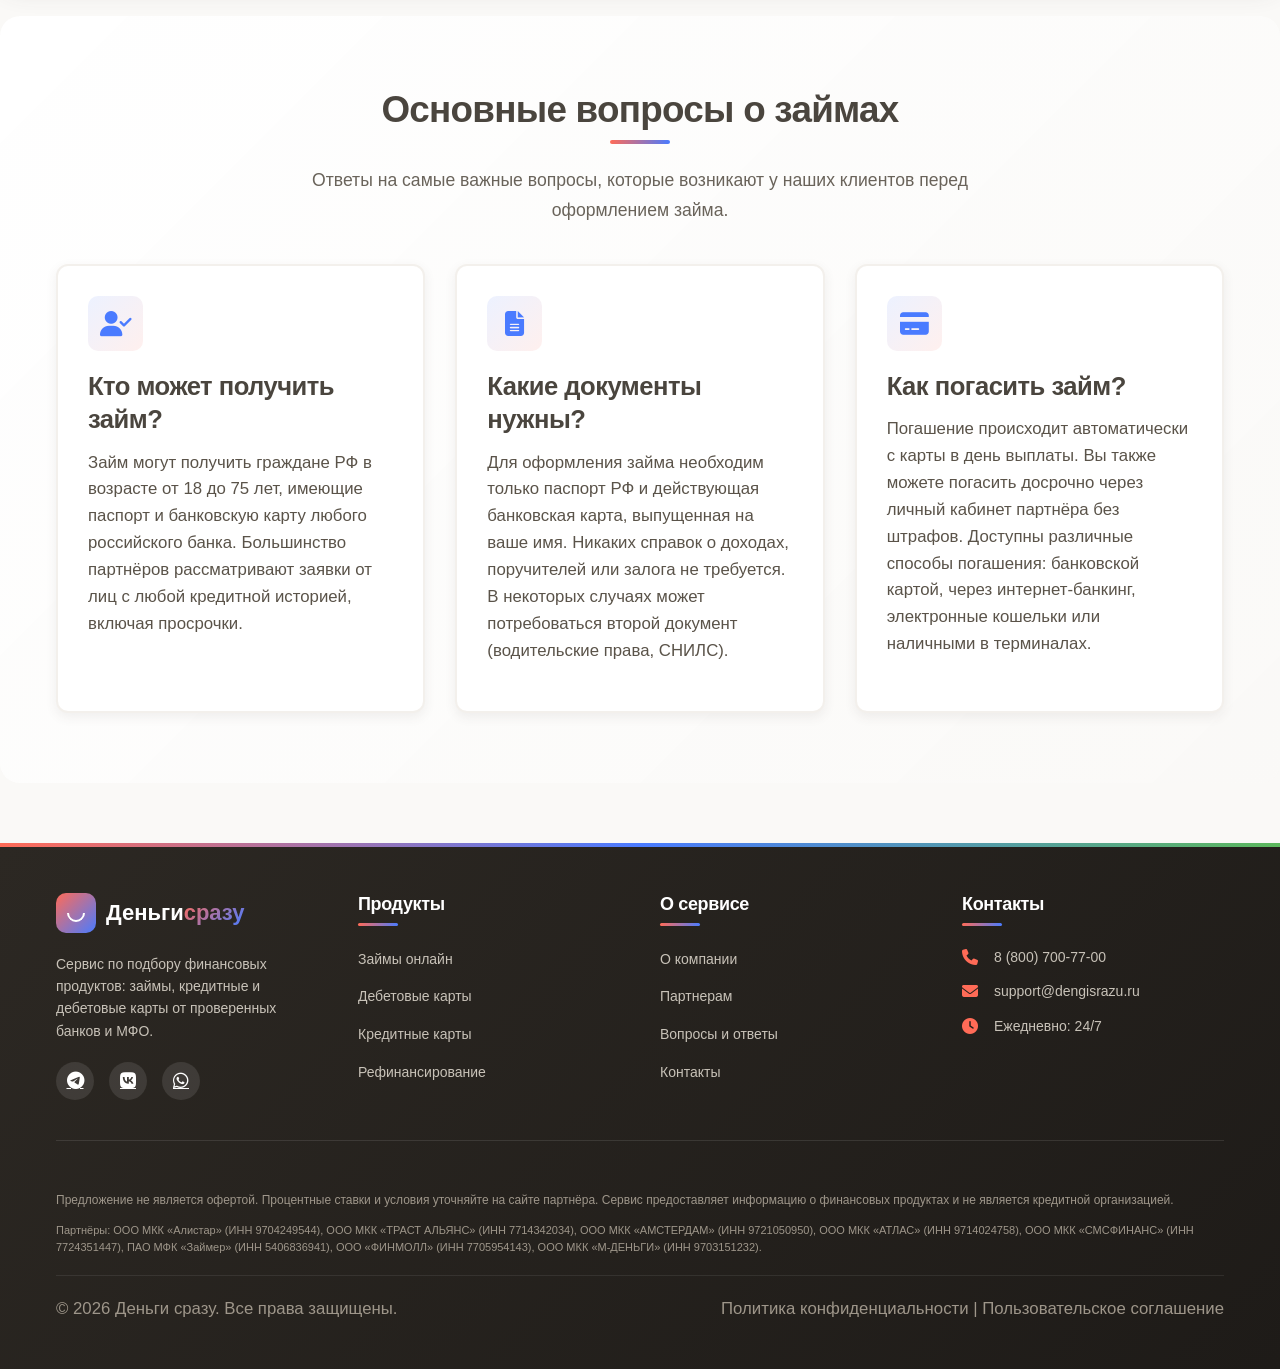
==== commit 30da118d: "Global update credits cards additin" ====
--- a/index.html
+++ b/index.html
@@ -4,18 +4,415 @@
     <meta charset="UTF-8">
     <meta name="viewport" content="width=device-width, initial-scale=1.0, maximum-scale=1.0, user-scalable=no">
     <!-- SEO оптимизация: 35 высокочастотных ключевых запросов -->
-    <meta name="description" content="Займ онлайн на карту срочно без отказа, взять микрозайм мгновенно, деньги на карту круглосуточно, срочный займ без проверки кредитной истории, первый займ под 0%, онлайн заявка на займ, займы на карту 24/7, микрозаймы онлайн без процентов, заём с плохой кредитной историей, моментальный перевод на карту, взять деньги в долг на карту, срочные деньги онлайн, займы без отказов, кредит онлайн на карту срочно, микрокредит на карту, займ на карту без отказа, деньги онлайн на карту, займ без процентов первый раз, займы на карту без проверки, онлайн кредит на карту, займ на карту срочно без отказа, деньги в долг на карту срочно, микрозайм на карту онлайн, займы на карту круглосуточно без отказа, взять займ на карту онлайн, заём онлайн на карту, деньги сразу на карту, займ без проверки КИ, онлайн займы на карту срочно, микрозаймы на карту, займ наличными на карту, кредит на карту онлайн, срочный заем на карту, деньги в долг на карту онлайн, займ под 0 процентов">
+    <meta name="description" content="Подберите займ онлайн за 5 минут!">
     <!-- Title с ключевыми запросами для SEO -->
     <title>Займ онлайн на карту срочно | Взять микрозайм мгновенно | Деньги на карту круглосуточно | Займы 24/7 | Микрозаймы онлайн | Деньги сразу</title>
     <!-- Предзагрузка критических ресурсов для ускорения загрузки -->
     <link rel="preconnect" href="https://fonts.googleapis.com">
     <link rel="preconnect" href="https://fonts.gstatic.com" crossorigin>
-    <link href="https://fonts.googleapis.com/css2?family=Rubik:wght@400;500;600;700&family=Roboto:wght@400;500&display=swap" rel="stylesheet">
+    <!-- Премиальные шрифты -->
+    <link href="https://fonts.googleapis.com/css2?family=Cormorant+Garamond:wght@400;500;600;700&family=Montserrat:wght@300;400;500;600;700&display=swap" rel="stylesheet">
     <!-- Font Awesome 6.5.1 - оптимизированная загрузка только нужных иконок -->
     <link rel="stylesheet" href="https://cdnjs.cloudflare.com/ajax/libs/font-awesome/6.5.1/css/all.min.css" integrity="sha512-DTOQO9RWCH3ppGqcWaEA1BIZOC6xxalwEsw9c2QQeAIftl+Vegovlnee1c9QX4TctnWMn13TZye+giMm8e2LwA==" crossorigin="anonymous" referrerpolicy="no-referrer">
     <!-- Подключение внешнего CSS файла -->
-    <link rel="stylesheet" href="kraska.css">
-    <!-- Микроразметка Schema.org для улучшения SEO -->
+    <link rel="stylesheet" href="/kraska.css">
+     <!-- ============================================
+         HEADER SECTION - ИЗМЕНЕНО: добавлена навигация
+         ============================================ -->
+    <header class="site-header">
+        <div class="container">
+            <div class="header-wrapper">
+                <a href="index.html" class="logo" aria-label="Деньгисразу - логотип сервиса моментальных займов">
+                    <div class="logo-symbol"></div>
+                    <div class="logo-text">Деньги<span>сразу</span></div>
+                </a>
+                <!-- НОВОЕ: Навигационное меню -->
+                <nav class="main-nav">
+                    <ul>
+                        <li><a href="index.html" class="active">📱 Займы онлайн</a></li>
+                        <li><a href="cards.html">💳 Кредитные и дебетовые карты</a></li>
+                    </ul>
+                </nav>
+            </div>
+        </div>
+    </header>
+</head>
+<body>
+
+    <!-- ============================================
+         HERO SECTION
+         Главная секция с H1 заголовком
+         ============================================ -->
+       <section class="hero">
+        <div class="container">
+            <div class="hero-content">
+                <h1>Деньги за 5 минут на карту</h1>
+                <p class="hero-subtitle">Мы являемся партнёром ведущих микрофинансовых организаций России, помогая вам получить доступ к денежным средствам в кратчайшие сроки.</p>
+                <a href="#offers" class="btn">Получить деньги онлайн →</a>
+                <p class="hero-note">*Условия и одобрение уточняйте у партнёров. Сервис предоставляет информацию о финансовых продуктах и не является кредитной организацией.</p>
+            </div>
+        </div>
+    </section>
+    <!-- ============================================
+         OFFERS SECTION
+         Секция с предложениями МФО
+         ============================================ -->
+    <section id="offers" class="offers">
+        <div class="container">
+            <h2>Лучшие предложения от партнёров</h2>
+            <p class="section-subtitle">Мы сотрудничаем только с проверенными МФО и МКК, зарегистрированными в реестре ЦБ РФ. Каждое предложение проходит проверку на соответствие законодательству РФ о потребительском кредитовании.</p>
+            
+            <div class="offers-grid">
+                <article class="offer-card">
+                    <div class="offer-card-header">
+                        <h3>Skela Money</h3>
+                        <span class="offer-badge">Первый займ под 0%</span> 
+                    </div>
+                    <ul class="offer-details">
+                        <li><i class="fas fa-ruble-sign" aria-hidden="true"></i> <strong>Сумма:</strong> <span> 1 - 100 тыс. ₽</span></li>
+                        <li><i class="far fa-calendar-alt" aria-hidden="true"></i> <strong>Срок:</strong> <span>1 - 365 дней</span></li>
+                        <li><i class="fas fa-percentage" aria-hidden="true"></i> <strong>Полная стоимость займа:</strong> <span>0.8% в день</span></li>
+                        <li><i class="fas fa-bolt" aria-hidden="true"></i> <strong>Рассмотрение:</strong> <span>5-15 минут</span></li>
+                    </ul>
+                    <!-- ИСПРАВЛЕНА КНОПКА: РАБОТАЮЩАЯ ССЫЛКА С АТРИБУТАМИ БЕЗОПАСНОСТИ -->
+                    <a href="https://t.fincpanetwork.ru/click/36707/295/?erid=2W5zFHDhRjW" target="_blank" rel="noopener noreferrer" class="btn offer-btn">Получить займ</a>
+                </article>
+                
+                <article class="offer-card">
+                    <div class="offer-card-header">
+                        <h3>Лига МФО</h3>
+                        <span class="offer-badge">Быстрые решение</span> 
+                    </div>
+                    <ul class="offer-details">
+                        <li><i class="fas fa-ruble-sign" aria-hidden="true"></i> <strong>Сумма:</strong> <span>3 – 100 тыс. ₽</span></li>
+                        <li><i class="far fa-calendar-alt" aria-hidden="true"></i> <strong>Срок:</strong> <span>30 – 180 дней</span></li>
+                        <li><i class="fas fa-percentage" aria-hidden="true"></i> <strong>Полная стоимость займа:</strong> <span>0,082 – 0,8%</span></li>
+                        <li><i class="fas fa-bolt" aria-hidden="true"></i> <strong>Рассмотрение:</strong> <span>3-10 минут</span></li>
+                    </ul>
+                    <!-- ИСПРАВЛЕНА КНОПКА: РАБОТАЮЩАЯ ССЫЛКА С АТРИБУТАМИ БЕЗОПАСНОСТИ -->
+                    <a href="https://t.fincpanetwork.ru/click/36707/374/?erid=2W5zFHrbj4C" target="_blank" rel="noopener noreferrer" class="btn offer-btn">Получить займ</a>
+                </article>
+                
+                <article class="offer-card">
+                    <div class="offer-card-header">
+
+                        <h3>Vivus</h3>
+                        <span class="offer-badge">7 дней без процентов</span> 
+                    
+                    </div>
+                    <ul class="offer-details">
+                        <li><i class="fas fa-ruble-sign" aria-hidden="true"></i> <strong>Сумма:</strong> <span>1 – 30 тыс. ₽</span></li>
+                        <li><i class="far fa-calendar-alt" aria-hidden="true"></i> <strong>Срок:</strong> <span>1 – 32 дней</span></li>
+                        <li><i class="fas fa-percentage" aria-hidden="true"></i> <strong>Полная стоимость займа:</strong> <span>0 – 0,8%</span></li>
+                        <li><i class="fas fa-bolt" aria-hidden="true"></i> <strong>Рассмотрение:</strong> <span>10-20 минут</span></li>
+                    </ul>
+                    <!-- ИСПРАВЛЕНА КНОПКА: РАБОТАЮЩАЯ ССЫЛКА С АТРИБУТАМИ БЕЗОПАСНОСТИ -->
+                    <a href="https://t.fincpanetwork.ru/click/36707/133/?erid=LjN8KKWo5" target="_blank" rel="noopener noreferrer" class="btn offer-btn">Получить займ</a>
+                </article>
+
+                <article class="offer-card">
+                    <div class="offer-card-header">
+                        <h3>Займер</h3>
+                        <span class="offer-badge">Первый заём без процентов</span>
+                    </div>
+                    <ul class="offer-details">
+                        <li><i class="fas fa-ruble-sign" aria-hidden="true"></i> <strong>Сумма:</strong> <span>2 – 30 тыс. ₽</span></li>
+                        <li><i class="far fa-calendar-alt" aria-hidden="true"></i> <strong>Срок:</strong> <span>7 – 30 дней</span></li>
+                        <li><i class="fas fa-percentage" aria-hidden="true"></i> <strong>Полная стоимость займа:</strong> <span>0 – 0,8%</span></li>
+                        <li><i class="fas fa-bolt" aria-hidden="true"></i> <strong>Рассмотрение:</strong> <span>3-10 минут</span></li>
+                    </ul>
+                    <!-- ИСПРАВЛЕНА КНОПКА: РАБОТАЮЩАЯ ССЫЛКА С АТРИБУТАМИ БЕЗОПАСНОСТИ -->
+                    <a href="https://t.fincpanetwork.ru/click/36707/15/?erid=2W5zFHwA2h6" target="_blank" rel="noopener noreferrer" class="btn offer-btn">Получить займ</a>
+                </article>
+
+                <article class="offer-card">
+                    <div class="offer-card-header">
+                        <h3>Финмолл</h3>
+                        <span class="offer-badge">Одобрениие клиентам 98%</span> 
+                    </div>
+                    <ul class="offer-details">
+                        <li><i class="fas fa-ruble-sign" aria-hidden="true"></i> <strong>Сумма:</strong> <span>35 – 60 тыс. ₽</span></li>
+                        <li><i class="far fa-calendar-alt" aria-hidden="true"></i> <strong>Срок:</strong> <span> 50 дней</span></li>
+                        <li><i class="fas fa-percentage" aria-hidden="true"></i> <strong>Полная стоимость займа:</strong> <span>0,49 – 0,69%</span></li>
+                        <li><i class="fas fa-bolt" aria-hidden="true"></i> <strong>Рассмотрение:</strong> <span>1-5 минут</span></li>
+                    </ul>
+                    <!-- ИСПРАВЛЕНА КНОПКА: РАБОТАЮЩАЯ ССЫЛКА С АТРИБУТАМИ БЕЗОПАСНОСТИ -->
+                    <a href="https://t.fincpanetwork.ru/click/36707/54/?erid=2W5zFGRMz5N" target="_blank" rel="noopener noreferrer" class="btn offer-btn">Получить займ</a>
+                </article>
+
+                <article class="offer-card">
+                    <div class="offer-card-header">
+                        <h3>Max.Credit</h3>
+                        <span class="offer-badge">Первый заём под 0%</span>
+                    </div>
+                    <ul class="offer-details">
+                        <li><i class="fas fa-ruble-sign" aria-hidden="true"></i> <strong>Сумма:</strong> <span>5 – 30 тыс. ₽</span></li>
+                        <li><i class="far fa-calendar-alt" aria-hidden="true"></i> <strong>Срок:</strong> <span>3 – 30 дней</span></li>
+                        <li><i class="fas fa-percentage" aria-hidden="true"></i> <strong>Полная стоимость займа:</strong> <span>от 0,8%</span></li>
+                        <li><i class="fas fa-bolt" aria-hidden="true"></i> <strong>Рассмотрение:</strong> <span>7-15 минут</span></li>
+                    </ul>
+                    <!-- ИСПРАВЛЕНА КНОПКА: РАБОТАЮЩАЯ ССЫЛКА С АТРИБУТАМИ БЕЗОПАСНОСТИ -->
+                    <a href="https://t.fincpanetwork.ru/click/36707/106/?erid=LjN8KN99W" target="_blank" rel="noopener noreferrer" class="btn offer-btn">Получить займ</a>
+                </article>
+            </div>
+        </div>
+    </section>
+
+    <!-- ============================================
+         STEPS SECTION
+         Секция "Как получить деньги"
+         ============================================ -->
+    <section class="steps">
+        <div class="container">
+            <h2>Как получить деньги через наш сервис</h2>
+            <p class="section-subtitle">Мы упростили процесс получения займа до трёх простых шагов. Вся процедура занимает не более 15 минут от подачи заявки до получения денег на карту.</p>
+            
+            <div class="steps-grid">
+                <article class="step">
+                    <div class="step-number">1</div>
+                    <h4>Выбор предложения</h4>
+                    <p>Изучите условия наших партнёров и выберите подходящее предложение. Обратите внимание на сумму, срок и полную стоимость займа. Для новых клиентов многие МФО предоставляют специальные условия.</p>
+                </article>
+                
+                <article class="step">
+                    <div class="step-number">2</div>
+                    <h4>Заполнение анкеты</h4>
+                    <p>Заполните короткую анкету с паспортными данными и информацией о банковской карте. Все данные передаются по защищённому соединению напрямую выбранному МФО. Мы не храним ваши платёжные реквизиты.</p>
+                </article>
+                
+                <article class="step">
+                    <div class="step-number">3</div>
+                    <h4>Получение денег</h4>
+                    <p>После одобрения заявки (в среднем 5-15 минут) деньги мгновенно поступают на вашу карту. Вы можете использовать их сразу же. Рекомендуем ознакомиться с графиком платежей в личном кабинете МФО.</p>
+                </article>
+            </div>
+        </div>
+    </section>
+
+
+    <!-- ============================================
+         FEATURES SECTION
+         Секция преимуществ
+         ============================================ -->
+    <section class="features">
+        <div class="container">
+            <h2>Наши принципы партнёрства</h2>
+            <p class="section-subtitle">Мы строим долгосрочные отношения, основанные на доверии, прозрачности и взаимной выгоде. Наш сервис — это мост между клиентами, которым нужны деньги, и проверенными финансовыми организациями.</p>
+            
+            <div class="features-grid">
+                <article class="feature-card">
+                    <div class="feature-icon">
+                        <i class="fas fa-handshake" aria-hidden="true"></i>
+                    </div>
+                    <h4>Партнёрство, а не посредничество</h4>
+                    <p>Мы не просто посредники — мы партнёры, которые заинтересованы в вашем успешном сотрудничестве с финансовыми организациями. Каждый наш партнёр проходит тщательный отбор и соответствует всем требованиям ЦБ РФ.</p>
+                </article>
+                
+                <article class="feature-card">
+                    <div class="feature-icon">
+                        <i class="fas fa-shield-alt" aria-hidden="true"></i>
+                    </div>
+                    <h4>Защита ваших интересов</h4>
+                    <p>Мы тщательно проверяем всех партнёров и сотрудничаем только с лицензированными организациями, зарегистрированными в ЦБ РФ. Все МФО в нашем каталоге соблюдают законодательство о защите прав потребителей.</p>
+                </article>
+                
+                <article class="feature-card">
+                    <div class="feature-icon">
+                        <i class="fas fa-balance-scale" aria-hidden="true"></i>
+                    </div>
+                    <h4>Прозрачные условия</h4>
+                    <p>Мы обеспечиваем полную прозрачность условий сотрудничества. Вы видите все параметры займа до момента оформления: сумму, срок, полную стоимость займа. Никаких скрытых комиссий и неочевидных условий.</p>
+                </article>
+            </div>
+        </div>
+    </section>
+
+    <!-- ============================================
+         BASIC QUESTIONS SECTION
+         Блок основных вопросов
+         ============================================ -->
+    <section class="basic-questions">
+        <div class="container">
+            <h2>Основные вопросы о займах</h2>
+            <p class="section-subtitle">Ответы на самые важные вопросы, которые возникают у наших клиентов перед оформлением займа.</p>
+            
+            <div class="questions-grid">
+                <article class="question-card">
+                    <div class="question-icon">
+                        <i class="fas fa-user-check"></i>
+                    </div>
+                    <h3>Кто может получить займ?</h3>
+                    <p>Займ могут получить граждане РФ в возрасте от 18 до 75 лет, имеющие паспорт и банковскую карту любого российского банка. Большинство партнёров рассматривают заявки от лиц с любой кредитной историей, включая просрочки.</p>
+                </article>
+                
+                <article class="question-card">
+                    <div class="question-icon">
+                        <i class="fas fa-file-alt"></i>
+                    </div>
+                    <h3>Какие документы нужны?</h3>
+                    <p>Для оформления займа необходим только паспорт РФ и действующая банковская карта, выпущенная на ваше имя. Никаких справок о доходах, поручителей или залога не требуется. В некоторых случаях может потребоваться второй документ (водительские права, СНИЛС).</p>
+                </article>
+                
+                <article class="question-card">
+                    <div class="question-icon">
+                        <i class="fas fa-credit-card"></i>
+                    </div>
+                    <h3>Как погасить займ?</h3>
+                    <p>Погашение происходит автоматически с карты в день выплаты. Вы также можете погасить досрочно через личный кабинет партнёра без штрафов. Доступны различные способы погашения: банковской картой, через интернет-банкинг, электронные кошельки или наличными в терминалах.</p>
+                </article>
+            </div>
+        </div>
+    </section>
+    <!-- ============================================
+         FOOTER
+         Подвал сайта - единый стиль
+         ============================================ -->
+    <footer>
+        <div class="container">
+            <div class="footer-grid">
+                <!-- Колонка 1: Логотип и описание -->
+                <div class="footer-col">
+                    <div class="footer-logo">
+                        <div class="footer-logo-symbol"></div>
+                        <div class="footer-logo-text">Деньги<span>сразу</span></div>
+                    </div>
+                    <p class="footer-description">
+                        Сервис по подбору финансовых продуктов: займы, кредитные и дебетовые карты от проверенных банков и МФО.
+                    </p>
+                    <div class="footer-social">
+                        <a href="#" aria-label="Telegram"><i class="fab fa-telegram"></i></a>
+                        <a href="#" aria-label="ВКонтакте"><i class="fab fa-vk"></i></a>
+                        <a href="#" aria-label="WhatsApp"><i class="fab fa-whatsapp"></i></a>
+                    </div>
+                </div>
+
+                <!-- Колонка 2: Продукты -->
+                <div class="footer-col">
+                    <h4>Продукты</h4>
+                    <ul>
+                        <li><a href="index.html">Займы онлайн</a></li>
+                        <li><a href="cards.html">Дебетовые карты</a></li>
+                        <li><a href="cards.html">Кредитные карты</a></li>
+                        <li><a href="#">Рефинансирование</a></li>
+                    </ul>
+                </div>
+
+                <!-- Колонка 3: О сервисе -->
+                <div class="footer-col">
+                    <h4>О сервисе</h4>
+                    <ul>
+                        <li><a href="#">О компании</a></li>
+                        <li><a href="#">Партнерам</a></li>
+                        <li><a href="#">Вопросы и ответы</a></li>
+                        <li><a href="#">Контакты</a></li>
+                    </ul>
+                </div>
+
+                <!-- Колонка 4: Контакты -->
+                <div class="footer-col">
+                    <h4>Контакты</h4>
+                    <ul class="footer-contacts">
+                        <li><i class="fas fa-phone"></i> <a href="tel:88007007700">8 (800) 700-77-00</a></li>
+                        <li><i class="fas fa-envelope"></i> <a href="mailto:support@dengisrazu.ru">support@dengisrazu.ru</a></li>
+                        <li><i class="fas fa-clock"></i> Ежедневно: 24/7</li>
+                    </ul>
+                </div>
+            </div>
+
+            <!-- Юридическая информация -->
+            <div class="footer-legal">
+                <div class="legal-text">
+                    <p>Предложение не является офертой. Процентные ставки и условия уточняйте на сайте партнёра. Сервис предоставляет информацию о финансовых продуктах и не является кредитной организацией.</p>
+                    <p class="legal-organizations">
+                        Партнёры: ООО МКК «Алистар» (ИНН 9704249544), ООО МКК «ТРАСТ АЛЬЯНС» (ИНН 7714342034), 
+                        ООО МКК «АМСТЕРДАМ» (ИНН 9721050950), ООО МКК «АТЛАС» (ИНН 9714024758), 
+                        ООО МКК «СМСФИНАНС» (ИНН 7724351447), ПАО МФК «Займер» (ИНН 5406836941), 
+                        ООО «ФИНМОЛЛ» (ИНН 7705954143), ООО МКК «М-ДЕНЬГИ» (ИНН 9703151232).
+                    </p>
+                </div>
+                <div class="legal-copyright">
+                    <p>© 2026 Деньги сразу. Все права защищены.</p>
+                    <p><a href="#">Политика конфиденциальности</a> | <a href="#">Пользовательское соглашение</a></p>
+                </div>
+            </div>
+        </div>
+    </footer>
+
+    <!-- ============================================
+         FOOTER
+         Подвал сайта
+         ============================================ -->
+   <!-- <footer>
+        <div class="container">
+            <div class="footer-content">
+                <div>
+                    <div class="footer-logo">
+                        <div class="footer-logo-symbol"></div>
+                        <div class="footer-logo-text">Деньги<span>сразу</span></div>
+                    </div>
+                    <p class="footer-tagline">Мы создаём партнёрство между клиентами и финансовыми организациями, обеспечивая быстрый доступ к денежным средствам на прозрачных условиях. Наша миссия — сделать процесс получения займа простым, быстрым и безопасным для каждого.</p>
+                </div>
+                
+                <div class="footer-contact">
+                    <h5>Контакты</h5>
+                    <p><i class="fas fa-phone" aria-hidden="true"></i> 8 (800) 700-77-00</p>
+                    <p><i class="far fa-clock" aria-hidden="true"></i> с 06:00 до 22:00 (МСК)</p>
+                    <p><i class="fas fa-envelope" aria-hidden="true"></i> support@dengisrazu.ru</p>
+                    <p><i class="fas fa-map-marker-alt" aria-hidden="true"></i> Москва, ул. Партнёрская, 10</p>
+                </div>
+            -->
+                
+               <!-- <div class="footer-links">
+                    <h5>Информация</h5>
+                    <ul>
+                        <li><a>Правовая информация</a></li>
+                        <a>Изучите все условия займа на сайте или сайте партнера. Оценивайте свои финансовые возможности и риски. Нажатие на кнопки "Получить деньги", а также последующее заполнение тех или иных форм, не накладывает на владельцев сайта никаких обязательств.</a>
+                        
+                    </ul>
+                </div>
+            </div>
+            
+            <div class="legal"> 
+                <p>ООО МКК «Деньги сразу». Рег. номер: 2203045009821. ИНН: 7708400979. ОГРН: 1217700636944.</p> 
+                <p>Предложение не является офертой. Кредитор принимает решение на основе ваших данных. Процентные ставки и условия уточняйте на сайте партнёра. Сервис предоставляет информацию о финансовых продуктах и не является кредитной организацией.</p>
+                <p>"ООО МКК «Алистар». ИНН 9704249544. ОГРН 1247700596659.
+Реестр субъектов микрофинансирования
+Регистрационный номер записи в государственном реестре микрофинансовых организаций - 24 030 45 010104, дата внесения - 25.10.2024 г."
+                </p>
+                <p> (ООО МКК «ТРАСТ АЛЬЯНС»)
+(ООО МКК «АМСТЕРДАМ»)
+(ООО МКК «АТЛАС»)
+7714342034 (ООО МКК «ТРАСТ АЛЬЯНС»)
+9721050950 (ООО МКК «АМСТЕРДАМ»)
+9714024758 (ООО МКК «АТЛАС»)
+1157746495389 (ООО МКК «ТРАСТ АЛЬЯНС»)
+1177746631050 (ООО МКК «АМСТЕРДАМ»)
+1237700750561 ((ООО МКК «АТЛАС»)"
+                </p>
+                <p>"(ООО МКК «СМСФИНАНС») — 7724351447, с КПП 774301001, 
+ОГРН: 1167746117483"
+                </p>
+                <p>Публичное акционерное общество микрофинансовая компания «Займер». ИНН 5406836941; КПП 540601001 ОГРН 1235400049356; ОКПО 16386906
+                </p>
+                <p>
+                    ООО «ФИНМОЛЛ» — 
+ИНН: 7705954143
+ОГРН: 1117746509638
+Полное наименование: ОБЩЕСТВО С ОГРАНИЧЕННОЙ ОТВЕТСТВЕННОСТЬЮ МИКРОКРЕДИТНАЯ КОМПАНИЯ «ФИНМОЛЛ»
+
+                </p>
+                <p>Общество с ограниченной ответственностью Микрокредитная компания «М-ДЕНЬГИ» (ООО МКК «М-ДЕНЬГИ»): ИНН 9703151232, ОГРН 1237700493216
+                </p>
+                <p style="margin-top: 20px; color: #A0988C;">&copy;2026 Деньги сразу. Все права защищены.</p>
+            </div>
+        </div>
+    </footer> -->
+    <!-- Подключение внешнего JavaScript файла -->
+    <script src="anima.js">
+
+    
+    </script>
+     <!-- Микроразметка Schema.org для улучшения SEO -->
     <script type="application/ld+json">
     {
         "@context": "https://schema.org",
@@ -64,635 +461,6 @@
         ]
     }
     </script>
-</head>
-<body>
-
-    <!-- ============================================
-         TICKER SECTION
-         Бегущая строка с исправлениями для мобильных
-         ============================================ -->
-    <div class="ticker" aria-hidden="true" role="marquee">
-        <div class="ticker-container" id="tickerContent">
-            <!-- Контент бегущей строки будет сгенерирован JavaScript -->
-        </div>
-    </div>
-
-    <!-- ============================================
-         HEADER SECTION
-         Шапка с логотипом
-         ============================================ -->
-    <header class="site-header">
-        <div class="container">
-            <a href="#" class="logo" aria-label="Деньгисразу - логотип сервиса моментальных займов">
-                <div class="logo-symbol"></div>
-                <div class="logo-text">Деньги<span>сразу</span></div>
-            </a>
-        </div>
-    </header>
-
-    <!-- ============================================
-         HERO SECTION
-         Главная секция с H1 заголовком
-         ============================================ -->
-    <section class="hero">
-        <div class="container">
-            <div class="hero-content">
-                <h1>Деньги за 5 минут на карту</h1>
-                <p class="hero-subtitle">Мы являемся партнёром ведущих микрофинансовых организаций России, помогая вам получить доступ к денежным средствам в кратчайшие сроки. Наша платформа анализирует десятки предложений и подбирает оптимальные варианты с максимальной вероятностью одобрения.</p>
-                <p class="hero-subtitle">Благодаря прямым интеграциям с МФО, мы сокращаем время обработки заявки до 5 минут, а средства зачисляются на карту любого банка моментально после одобрения.</p>
-                <a href="#offers" class="btn">Получить деньги онлайн</a>
-                <p class="hero-note">*Условия и одобрение уточняйте у партнёров. Сервис предоставляет информацию о финансовых продуктах и не является кредитной организацией.</p>
-            </div>
-        </div>
-    </section>
-
-    <!-- ============================================
-         OFFERS SECTION
-         Секция с предложениями МФО
-         ============================================ -->
-    <section id="offers" class="offers">
-        <div class="container">
-            <h2>Лучшие предложения от партнёров</h2>
-            <p class="section-subtitle">Мы сотрудничаем только с проверенными МФО и МКК, зарегистрированными в реестре ЦБ РФ. Каждое предложение проходит проверку на соответствие законодательству РФ о потребительском кредитовании.</p>
-            
-            <div class="offers-grid">
-                <article class="offer-card">
-                    <div class="offer-card-header">
-                        <h3>Skela Money</h3>
-                        <span class="offer-badge">Первый займ под 0%</span> 
-                    </div>
-                    <ul class="offer-details">
-                        <li><i class="fas fa-ruble-sign" aria-hidden="true"></i> <strong>Сумма:</strong> <span> 1 - 100 тыс. ₽</span></li>
-                        <li><i class="far fa-calendar-alt" aria-hidden="true"></i> <strong>Срок:</strong> <span>1 - 365 дней</span></li>
-                        <li><i class="fas fa-percentage" aria-hidden="true"></i> <strong>Полная стоимость займа:</strong> <span>0.8% в день</span></li>
-                        <li><i class="fas fa-bolt" aria-hidden="true"></i> <strong>Рассмотрение:</strong> <span>5-15 минут</span></li>
-                    </ul>
-                    <!-- ИСПРАВЛЕНА КНОПКА: РАБОТАЮЩАЯ ССЫЛКА С АТРИБУТАМИ БЕЗОПАСНОСТИ -->
-                    <a href="https://t.fincpanetwork.ru/click/36707/295/?erid=2W5zFHDhRjW" target="_blank" rel="noopener noreferrer" class="btn offer-btn">Получить займ</a>
-                </article>
-                
-                <article class="offer-card">
-                    <div class="offer-card-header">
-                        <h3>Лига МФО</h3>
-                        <span class="offer-badge">Быстрые решение</span> 
-                    </div>
-                    <ul class="offer-details">
-                        <li><i class="fas fa-ruble-sign" aria-hidden="true"></i> <strong>Сумма:</strong> <span>3 – 100 тыс. ₽</span></li>
-                        <li><i class="far fa-calendar-alt" aria-hidden="true"></i> <strong>Срок:</strong> <span>30 – 180 дней</span></li>
-                        <li><i class="fas fa-percentage" aria-hidden="true"></i> <strong>Полная стоимость займа:</strong> <span>0,082 – 0,8%</span></li>
-                        <li><i class="fas fa-bolt" aria-hidden="true"></i> <strong>Рассмотрение:</strong> <span>3-10 минут</span></li>
-                    </ul>
-                    <!-- ИСПРАВЛЕНА КНОПКА: РАБОТАЮЩАЯ ССЫЛКА С АТРИБУТАМИ БЕЗОПАСНОСТИ -->
-                    <a href="https://t.fincpanetwork.ru/click/36707/374/?erid=2W5zFHrbj4C" target="_blank" rel="noopener noreferrer" class="btn offer-btn">Получить займ</a>
-                </article>
-                
-                <article class="offer-card">
-                    <div class="offer-card-header">
-
-                        <h3>Vivus</h3>
-                        <span class="offer-badge">7 дней без процентов</span> 
-                    
-                    </div>
-                    <ul class="offer-details">
-                        <li><i class="fas fa-ruble-sign" aria-hidden="true"></i> <strong>Сумма:</strong> <span>1 – 30 тыс. ₽</span></li>
-                        <li><i class="far fa-calendar-alt" aria-hidden="true"></i> <strong>Срок:</strong> <span>1 – 32 дней</span></li>
-                        <li><i class="fas fa-percentage" aria-hidden="true"></i> <strong>Полная стоимость займа:</strong> <span>0 – 0,8%</span></li>
-                        <li><i class="fas fa-bolt" aria-hidden="true"></i> <strong>Рассмотрение:</strong> <span>10-20 минут</span></li>
-                    </ul>
-                    <!-- ИСПРАВЛЕНА КНОПКА: РАБОТАЮЩАЯ ССЫЛКА С АТРИБУТАМИ БЕЗОПАСНОСТИ -->
-                    <a href="https://t.fincpanetwork.ru/click/36707/133/?erid=LjN8KKWo5" target="_blank" rel="noopener noreferrer" class="btn offer-btn">Получить займ</a>
-                </article>
-
-                <article class="offer-card">
-                    <div class="offer-card-header">
-                        <h3>Займер</h3>
-                        <span class="offer-badge">Первый заём без процентов</span>
-                    </div>
-                    <ul class="offer-details">
-                        <li><i class="fas fa-ruble-sign" aria-hidden="true"></i> <strong>Сумма:</strong> <span>2 – 30 тыс. ₽</span></li>
-                        <li><i class="far fa-calendar-alt" aria-hidden="true"></i> <strong>Срок:</strong> <span>7 – 30 дней</span></li>
-                        <li><i class="fas fa-percentage" aria-hidden="true"></i> <strong>Полная стоимость займа:</strong> <span>0 – 0,8%</span></li>
-                        <li><i class="fas fa-bolt" aria-hidden="true"></i> <strong>Рассмотрение:</strong> <span>3-10 минут</span></li>
-                    </ul>
-                    <!-- ИСПРАВЛЕНА КНОПКА: РАБОТАЮЩАЯ ССЫЛКА С АТРИБУТАМИ БЕЗОПАСНОСТИ -->
-                    <a href="https://t.fincpanetwork.ru/click/36707/15/?erid=2W5zFHwA2h6" target="_blank" rel="noopener noreferrer" class="btn offer-btn">Получить займ</a>
-                </article>
-
-                <article class="offer-card">
-                    <div class="offer-card-header">
-                        <h3>Финмолл</h3>
-                        <span class="offer-badge">Одобрениие клиентам 98%</span> 
-                    </div>
-                    <ul class="offer-details">
-                        <li><i class="fas fa-ruble-sign" aria-hidden="true"></i> <strong>Сумма:</strong> <span>35 – 60 тыс. ₽</span></li>
-                        <li><i class="far fa-calendar-alt" aria-hidden="true"></i> <strong>Срок:</strong> <span> 50 дней</span></li>
-                        <li><i class="fas fa-percentage" aria-hidden="true"></i> <strong>Полная стоимость займа:</strong> <span>0,49 – 0,69%</span></li>
-                        <li><i class="fas fa-bolt" aria-hidden="true"></i> <strong>Рассмотрение:</strong> <span>1-5 минут</span></li>
-                    </ul>
-                    <!-- ИСПРАВЛЕНА КНОПКА: РАБОТАЮЩАЯ ССЫЛКА С АТРИБУТАМИ БЕЗОПАСНОСТИ -->
-                    <a href="https://t.fincpanetwork.ru/click/36707/54/?erid=2W5zFGRMz5N" target="_blank" rel="noopener noreferrer" class="btn offer-btn">Получить займ</a>
-                </article>
-
-                <article class="offer-card">
-                    <div class="offer-card-header">
-                        <h3>Max.Credit</h3>
-                        <span class="offer-badge">Первый заём под 0%</span>
-                    </div>
-                    <ul class="offer-details">
-                        <li><i class="fas fa-ruble-sign" aria-hidden="true"></i> <strong>Сумма:</strong> <span>5 – 30 тыс. ₽</span></li>
-                        <li><i class="far fa-calendar-alt" aria-hidden="true"></i> <strong>Срок:</strong> <span>3 – 30 дней</span></li>
-                        <li><i class="fas fa-percentage" aria-hidden="true"></i> <strong>Полная стоимость займа:</strong> <span>от 0,8%</span></li>
-                        <li><i class="fas fa-bolt" aria-hidden="true"></i> <strong>Рассмотрение:</strong> <span>7-15 минут</span></li>
-                    </ul>
-                    <!-- ИСПРАВЛЕНА КНОПКА: РАБОТАЮЩАЯ ССЫЛКА С АТРИБУТАМИ БЕЗОПАСНОСТИ -->
-                    <a href="https://t.fincpanetwork.ru/click/36707/106/?erid=LjN8KN99W" target="_blank" rel="noopener noreferrer" class="btn offer-btn">Получить займ</a>
-                </article>
-            </div>
-        </div>
-    </section>
-
-    <!-- ============================================
-         STEPS SECTION
-         Секция "Как получить деньги"
-         ============================================ -->
-    <section class="steps">
-        <div class="container">
-            <h2>Как получить деньги через наш сервис</h2>
-            <p class="section-subtitle">Мы упростили процесс получения займа до трёх простых шагов. Вся процедура занимает не более 15 минут от подачи заявки до получения денег на карту.</p>
-            
-            <div class="steps-grid">
-                <article class="step">
-                    <div class="step-number">1</div>
-                    <h4>Выбор предложения</h4>
-                    <p>Изучите условия наших партнёров и выберите подходящее предложение. Обратите внимание на сумму, срок и полную стоимость займа. Для новых клиентов многие МФО предоставляют специальные условия.</p>
-                </article>
-                
-                <article class="step">
-                    <div class="step-number">2</div>
-                    <h4>Заполнение анкеты</h4>
-                    <p>Заполните короткую анкету с паспортными данными и информацией о банковской карте. Все данные передаются по защищённому соединению напрямую выбранному МФО. Мы не храним ваши платёжные реквизиты.</p>
-                </article>
-                
-                <article class="step">
-                    <div class="step-number">3</div>
-                    <h4>Получение денег</h4>
-                    <p>После одобрения заявки (в среднем 5-15 минут) деньги мгновенно поступают на вашу карту. Вы можете использовать их сразу же. Рекомендуем ознакомиться с графиком платежей в личном кабинете МФО.</p>
-                </article>
-            </div>
-        </div>
-    </section>
-
-    <!-- ============================================
-         REVIEWS SECTION
-         Секция отзывов с обратным хронологическим порядком
-         ВИДИМЫЕ 4 ОТЗЫВА - все 5 звезд
-         ============================================ -->
-    <section class="reviews">
-        <div class="container">
-            <h2>Отзывы клиентов</h2>
-            <p class="section-subtitle">Более 50 000 человек уже воспользовались нашим сервисом. Вот что говорят некоторые из них:</p>
-            
-            <div class="reviews-grid">
-                <!-- Первые 4 отзыва в обратном хронологическом порядке с 5 звездами -->
-                <article class="review-card">
-                    <div class="review-header">
-                        <div class="review-avatar">НВ</div>
-                        <div class="review-info">
-                            <h4>Николай Васильев</h4>
-                            <div class="review-date">24.01.2026</div>
-                        </div>
-                    </div>
-                    <div class="review-rating">
-                        <i class="fas fa-star"></i>
-                        <i class="fas fa-star"></i>
-                        <i class="fas fa-star"></i>
-                        <i class="fas fa-star"></i>
-                        <i class="fas fa-star"></i>
-                    </div>
-                    <p class="review-text">Лучший сервис для получения срочного займа! Пользуюсь уже больше года, всегда всё четко и прозрачно. Одобрение приходит за 5-7 минут, деньги сразу на карту. Рекомендую всем знакомым!</p>
-                </article>
-                
-                <article class="review-card">
-                    <div class="review-header">
-                        <div class="review-avatar">МК</div>
-                        <div class="review-info">
-                            <h4>Мария Ковалева</h4>
-                            <div class="review-date">25.04.2025</div>
-                        </div>
-                    </div>
-                    <div class="review-rating">
-                        <i class="fas fa-star"></i>
-                        <i class="fas fa-star"></i>
-                        <i class="fas fa-star"></i>
-                        <i class="fas fa-star"></i>
-                        <i class="fas fa-star"></i>
-                    </div>
-                    <p class="review-text">Срочно понадобились деньги на учебу ребенка. Оформила заявку вечером, через 8 минут уже получила одобрение. Деньги пришли моментально. Очень благодарна за помощь!</p>
-                </article>
-                
-                <article class="review-card">
-                    <div class="review-header">
-                        <div class="review-avatar">ПВ</div>
-                        <div class="review-info">
-                            <h4>Павел Васильев</h4>
-                            <div class="review-date">30.08.2024</div>
-                        </div>
-                    </div>
-                    <div class="review-rating">
-                        <i class="fas fa-star"></i>
-                        <i class="fas fa-star"></i>
-                        <i class="fas fa-star"></i>
-                        <i class="fas fa-star"></i>
-                        <i class="fas fa-star"></i>
-                    </div>
-                    <p class="review-text">Удобно и быстро. Заполнил анкету, через 5 минут уже получил одобрение. Деньги пришли на карту моментально. Приятно удивлен скоростью работы сервиса. Рекомендую!</p>
-                </article>
-                
-                
-            </div>
-            
-            <!-- Скрытые отзывы -->
-            <div class="reviews-grid reviews-hidden" id="hiddenReviews">
-                <!-- Отзывы с 5 звездами -->
-                <article class="review-card">
-                    <div class="review-header">
-                        <div class="review-avatar">ЕЛ</div>
-                        <div class="review-info">
-                            <h4>Евгений Лебедев</h4>
-                            <div class="review-date">11.02.2026</div>
-                        </div>
-                    </div>
-                    <div class="review-rating">
-                        <i class="fas fa-star"></i>
-                        <i class="fas fa-star"></i>
-                        <i class="fas fa-star"></i>
-                        <i class="fas fa-star"></i>
-                        <i class="fas fa-star"></i>
-                    </div>
-                    <p class="review-text">Брал займ на ремонт квартиры. Удивила скорость обработки заявки - всего 4 минуты! Деньги пришли мгновенно. Обязательно воспользуюсь сервисом еще, если понадобится.</p>
-                </article>
-                
-                <article class="review-card">
-                    <div class="review-header">
-                        <div class="review-avatar">АС</div>
-                        <div class="review-info">
-                            <h4>Алина Соколова</h4>
-                            <div class="review-date">29.12.2025</div>
-                        </div>
-                    </div>
-                    <div class="review-rating">
-                        <i class="fas fa-star"></i>
-                        <i class="fas fa-star"></i>
-                        <i class="fas fa-star"></i>
-                        <i class="fas fa-star"></i>
-                        <i class="fas fa-star"></i>
-                    </div>
-                    <p class="review-text">Самый лучший сервис для срочных займов! Никаких лишних вопросов, все быстро и по делу. Особенно понравилось, что можно выбрать из нескольких МФО самое выгодное предложение.</p>
-                </article>
-                
-                <article class="review-card">
-                    <div class="review-header">
-                        <div class="review-avatar">РП</div>
-                        <div class="review-info">
-                            <h4>Роман Попов</h4>
-                            <div class="review-date">14.11.2025</div>
-                        </div>
-                    </div>
-                    <div class="review-rating">
-                        <i class="fas fa-star"></i>
-                        <i class="fas fa-star"></i>
-                        <i class="fas fa-star"></i>
-                        <i class="fas fa-star"></i>
-                        <i class="fas fa-star"></i>
-                    </div>
-                    <p class="review-text">Пользуюсь услугами уже третий месяц подряд. Всегда получаю деньги быстро и без проблем. Очень нравится система уведомлений о дате платежа - никогда не пропускаю сроки.</p>
-                </article>
-                
-                <article class="review-card">
-                    <div class="review-header">
-                        <div class="review-avatar">ТМ</div>
-                        <div class="review-info">
-                            <h4>Тамара Морозова</h4>
-                            <div class="review-date">07.10.2025</div>
-                        </div>
-                    </div>
-                    <div class="review-rating">
-                        <i class="fas fa-star"></i>
-                        <i class="fas fa-star"></i>
-                        <i class="fas fa-star"></i>
-                        <i class="fas fa-star"></i>
-                        <i class="fas fa-star"></i>
-                    </div>
-                    <p class="review-text">Нужны были срочно деньги на лекарства. В банке отказали, а здесь одобрили за 6 минут! Спасибо огромное за помощь в трудной ситуации. Буду рекомендовать ваш сервис всем знакомым.</p>
-                </article>
-
-                <article class="review-card">
-                    <div class="review-header">
-                        <div class="review-avatar">ИК</div>
-                        <div class="review-info">
-                            <h4>Ирина Кузнецова</h4>
-                            <div class="review-date">05.01.2024</div>
-                        </div>
-                    </div>
-                    <div class="review-rating">
-                        <i class="fas fa-star"></i>
-                        <i class="fas fa-star"></i>
-                        <i class="fas fa-star"></i>
-                        <i class="fas fa-star"></i>
-                        <i class="fas fa-star"></i>
-                    </div>
-                    <p class="review-text">Нужны были деньги на ремонт автомобиля. Нашла здесь оптимальное предложение. Процесс оформления занял около 7 минут, деньги пришли сразу. Удобный сервис, приятный интерфейс.</p>
-                </article>
-                
-                <article class="review-card">
-                    <div class="review-header">
-                        <div class="review-avatar">ДС</div>
-                        <div class="review-info">
-                            <h4>Дмитрий Сидоров</h4>
-                            <div class="review-date">12.11.2023</div>
-                        </div>
-                    </div>
-                    <div class="review-rating">
-                        <i class="fas fa-star"></i>
-                        <i class="fas fa-star"></i>
-                        <i class="fas fa-star"></i>
-                        <i class="fas fa-star"></i>
-                        <i class="fas fa-star"></i>
-                    </div>
-                    <p class="review-text">Впервые обратился за онлайн-займом. Долго сомневался, но процесс оказался очень простым. С первого раза одобрили 30 000 рублей. Деньги поступили в течение 10 минут. Буду рекомендовать друзьям.</p>
-                </article>
-                
-                <!-- ПРЕДПОСЛЕДНИЙ ОТЗЫВ С 4 ЗВЕЗДАМИ -->
-                <article class="review-card">
-                    <div class="review-header">
-                        <div class="review-avatar">ОП</div>
-                        <div class="review-info">
-                            <h4>Ольга Петрова</h4>
-                            <div class="review-date">28.09.2023</div>
-                        </div>
-                    </div>
-                    <div class="review-rating">
-                        <i class="fas fa-star"></i>
-                        <i class="fas fa-star"></i>
-                        <i class="fas fa-star"></i>
-                        <i class="fas fa-star"></i>
-                        <i class="far fa-star"></i>
-                    </div>
-                    <p class="review-text">Понравилось, что нет скрытых комиссий. Все условия прозрачные. Получила деньги на карту за 15 минут. Обслуживание на высоте, отвечают быстро на вопросы. Рекомендую всем, кто ценит своё время!</p>
-                </article>
-
-                <article class="review-card">
-                    <div class="review-header">
-                        <div class="review-avatar">СК</div>
-                        <div class="review-info">
-                            <h4>Сергей Козлов</h4>
-                            <div class="review-date">15.07.2023</div>
-                        </div>
-                    </div>
-                    <div class="review-rating">
-                        <i class="fas fa-star"></i>
-                        <i class="fas fa-star"></i>
-                        <i class="fas fa-star"></i>
-                        <i class="fas fa-star"></i>
-                        <i class="fas fa-star"></i>
-                    </div>
-                    <p class="review-text">Пользовался несколько раз. Всегда нахожу лучшие предложения. Удобно, что не нужно обходить сайты всех МФО, всё в одном месте. Процесс оформления занимает минимум времени, деньги приходят быстро.</p>
-                </article>
-
-                <article class="review-card">
-                    <div class="review-header">
-                        <div class="review-avatar">АИ</div>
-                        <div class="review-info">
-                            <h4>Анна Иванова</h4>
-                            <div class="review-date">04.05.2023</div>
-                        </div>
-                    </div>
-                    <div class="review-rating">
-                        <i class="fas fa-star"></i>
-                        <i class="fas fa-star"></i>
-                        <i class="fas fa-star"></i>
-                        <i class="fas fa-star"></i>
-                        <i class="fas fa-star"></i>
-                    </div>
-                    <p class="review-text">Очень выручили, когда срочно нужны были деньги на лечение. Одобрили за 10 минут, деньги пришли моментально. Особенно понравилось, что не пришлось обзванивать кучу МФО - всё в одном месте. Спасибо за оперативность!</p>
-                </article>
-            </div>
-            
-            <button class="btn reviews-toggle" id="toggleReviews">
-                Показать больше отзывов <i class="fas fa-chevron-down"></i>
-            </button>
-        </div>
-    </section>
-
-    <!-- ============================================
-         FEATURES SECTION
-         Секция преимуществ
-         ============================================ -->
-    <section class="features">
-        <div class="container">
-            <h2>Наши принципы партнёрства</h2>
-            <p class="section-subtitle">Мы строим долгосрочные отношения, основанные на доверии, прозрачности и взаимной выгоде. Наш сервис — это мост между клиентами, которым нужны деньги, и проверенными финансовыми организациями.</p>
-            
-            <div class="features-grid">
-                <article class="feature-card">
-                    <div class="feature-icon">
-                        <i class="fas fa-handshake" aria-hidden="true"></i>
-                    </div>
-                    <h4>Партнёрство, а не посредничество</h4>
-                    <p>Мы не просто посредники — мы партнёры, которые заинтересованы в вашем успешном сотрудничестве с финансовыми организациями. Каждый наш партнёр проходит тщательный отбор и соответствует всем требованиям ЦБ РФ.</p>
-                </article>
-                
-                <article class="feature-card">
-                    <div class="feature-icon">
-                        <i class="fas fa-shield-alt" aria-hidden="true"></i>
-                    </div>
-                    <h4>Защита ваших интересов</h4>
-                    <p>Мы тщательно проверяем всех партнёров и сотрудничаем только с лицензированными организациями, зарегистрированными в ЦБ РФ. Все МФО в нашем каталоге соблюдают законодательство о защите прав потребителей.</p>
-                </article>
-                
-                <article class="feature-card">
-                    <div class="feature-icon">
-                        <i class="fas fa-balance-scale" aria-hidden="true"></i>
-                    </div>
-                    <h4>Прозрачные условия</h4>
-                    <p>Мы обеспечиваем полную прозрачность условий сотрудничества. Вы видите все параметры займа до момента оформления: сумму, срок, полную стоимость займа. Никаких скрытых комиссий и неочевидных условий.</p>
-                </article>
-            </div>
-        </div>
-    </section>
-
-    <!-- ============================================
-         BASIC QUESTIONS SECTION
-         Блок основных вопросов
-         ============================================ -->
-    <section class="basic-questions">
-        <div class="container">
-            <h2>Основные вопросы о займах</h2>
-            <p class="section-subtitle">Ответы на самые важные вопросы, которые возникают у наших клиентов перед оформлением займа.</p>
-            
-            <div class="questions-grid">
-                <article class="question-card">
-                    <div class="question-icon">
-                        <i class="fas fa-user-check"></i>
-                    </div>
-                    <h3>Кто может получить займ?</h3>
-                    <p>Займ могут получить граждане РФ в возрасте от 18 до 75 лет, имеющие паспорт и банковскую карту любого российского банка. Большинство партнёров рассматривают заявки от лиц с любой кредитной историей, включая просрочки.</p>
-                </article>
-                
-                <article class="question-card">
-                    <div class="question-icon">
-                        <i class="fas fa-file-alt"></i>
-                    </div>
-                    <h3>Какие документы нужны?</h3>
-                    <p>Для оформления займа необходим только паспорт РФ и действующая банковская карта, выпущенная на ваше имя. Никаких справок о доходах, поручителей или залога не требуется. В некоторых случаях может потребоваться второй документ (водительские права, СНИЛС).</p>
-                </article>
-                
-                <article class="question-card">
-                    <div class="question-icon">
-                        <i class="fas fa-credit-card"></i>
-                    </div>
-                    <h3>Как погасить займ?</h3>
-                    <p>Погашение происходит автоматически с карты в день выплаты. Вы также можете погасить досрочно через личный кабинет партнёра без штрафов. Доступны различные способы погашения: банковской картой, через интернет-банкинг, электронные кошельки или наличными в терминалах.</p>
-                </article>
-            </div>
-        </div>
-    </section>
-
-    <!-- ============================================
-         FAQ SECTION
-         Аккордеон с часто задаваемыми вопросами
-         ============================================ 
-    <section class="faq">
-        <div class="container">
-            <h2>Частые вопросы о сервисе</h2>
-            <p class="section-subtitle">Ответы на самые популярные вопросы о нашей работе и сотрудничестве с финансовыми организациями.</p>
-            
-            <div class="faq-container">
-                <article class="faq-item">
-                    <button class="faq-question">
-                        <span>Как вы выбираете партнёров-МФО?</span>
-                        <span class="faq-toggle">+</span>
-                    </button>
-                    <div class="faq-answer">
-                        <p>Мы сотрудничаем только с лицензированными МФО и МКК, которые состоят в государственном реестре ЦБ РФ. Каждый партнёр проходит тщательную проверку на надёжность, финансовую устойчивость, соответствие законодательству и качество обслуживания клиентов. Мы регулярно мониторим отзывы и репутацию наших партнёров.</p>
-                    </div>
-                </article>
-                
-                <article class="faq-item">
-                    <button class="faq-question">
-                        <span>Вы передаёте мои данные третьим лицам?</span>
-                        <span class="faq-toggle">+</span>
-                    </button>
-                    <div class="faq-answer">
-                        <p>Мы передаём ваши данные только тому финансовому партнёру, которого вы выбираете для получения займа. Ваши данные защищены и не передаются другим организациям без вашего согласия. Мы используем современные технологии шифрования для защиты персональной информации.</p>
-                    </div>
-                </article>
-                
-                <article class="faq-item">
-                    <button class="faq-question">
-                        <span>Какие гарантии вы предоставляете?</span>
-                        <span class="faq-toggle">+</span>
-                    </button>
-                    <div class="faq-answer">
-                        <p>Мы гарантируем прозрачность условий, безопасность передачи данных и сотрудничество только с проверенными партнёрами. Вы всегда можете обратиться в нашу службу поддержки для решения любых вопросов. Наш сервис действует в соответствии с законодательством РФ о защите прав потребителей.</p>
-                    </div>
-                </article>
-
-                <article class="faq-item">
-                    <button class="faq-question">
-                        <span>Сколько времени занимает рассмотрение заявки?</span>
-                        <span class="faq-toggle">+</span>
-                    </button>
-                    <div class="faq-answer">
-                        <p>Среднее время рассмотрения заявки нашими партнёрами составляет от 1 до 15 минут в зависимости от выбранной МФО и времени суток. В большинстве случаев решение принимается в течение 5-7 минут. Круглосуточная работа сервиса позволяет подавать заявки в любое удобное время.</p>
-                    </div>
-                </article>
-
-                <article class="faq-item">
-                    <button class="faq-question">
-                        <span>Что делать, если мне отказали в займе?</span>
-                        <span class="faq-toggle">+</span>
-                    </button>
-                    <div class="faq-answer">
-                        <p>Если вам отказал один из наших партнёров, вы можете попробовать подать заявку в другую МФО из нашего каталога. Каждая организация имеет собственные критерии оценки заёмщиков. Мы рекомендуем выбирать предложения с пометкой "Высокая вероятность одобрения" для новых клиентов.</p>
-                    </div>
-                </article>
-            </div>
-        </div>
-    </section>
-    -->
-
-    <!-- ============================================
-         FOOTER
-         Подвал сайта
-         ============================================ -->
-    <footer>
-        <div class="container">
-            <div class="footer-content">
-                <div>
-                    <div class="footer-logo">
-                        <div class="footer-logo-symbol"></div>
-                        <div class="footer-logo-text">Деньги<span>сразу</span></div>
-                    </div>
-                    <p class="footer-tagline">Мы создаём партнёрство между клиентами и финансовыми организациями, обеспечивая быстрый доступ к денежным средствам на прозрачных условиях. Наша миссия — сделать процесс получения займа простым, быстрым и безопасным для каждого.</p>
-                </div>
-                
-                <!--<div class="footer-contact">
-                    <h5>Контакты</h5>
-                    <p><i class="fas fa-phone" aria-hidden="true"></i> 8 (800) 700-77-00</p>
-                    <p><i class="far fa-clock" aria-hidden="true"></i> с 06:00 до 22:00 (МСК)</p>
-                    <p><i class="fas fa-envelope" aria-hidden="true"></i> support@dengisrazu.ru</p>
-                    <p><i class="fas fa-map-marker-alt" aria-hidden="true"></i> Москва, ул. Партнёрская, 10</p>
-                </div>
-            -->
-                
-                <div class="footer-links">
-                    <h5>Информация</h5>
-                    <ul>
-                        <li><a>Правовая информация</a></li>
-                        <a>Изучите все условия займа на сайте или сайте партнера. Оценивайте свои финансовые возможности и риски. Нажатие на кнопки "Получить деньги", а также последующее заполнение тех или иных форм, не накладывает на владельцев сайта никаких обязательств.</a>
-                        
-                    </ul>
-                </div>
-            </div>
-            
-            <div class="legal">
-                <!--<p>ООО МКК «Деньги сразу». Рег. номер: 2203045009821. ИНН: 7708400979. ОГРН: 1217700636944.</p> -->
-                <p>Предложение не является офертой. Кредитор принимает решение на основе ваших данных. Процентные ставки и условия уточняйте на сайте партнёра. Сервис предоставляет информацию о финансовых продуктах и не является кредитной организацией.</p>
-                <p>"ООО МКК «Алистар». ИНН 9704249544. ОГРН 1247700596659.
-Реестр субъектов микрофинансирования
-Регистрационный номер записи в государственном реестре микрофинансовых организаций - 24 030 45 010104, дата внесения - 25.10.2024 г."
-                </p>
-                <p> (ООО МКК «ТРАСТ АЛЬЯНС»)
-(ООО МКК «АМСТЕРДАМ»)
-(ООО МКК «АТЛАС»)
-7714342034 (ООО МКК «ТРАСТ АЛЬЯНС»)
-9721050950 (ООО МКК «АМСТЕРДАМ»)
-9714024758 (ООО МКК «АТЛАС»)
-1157746495389 (ООО МКК «ТРАСТ АЛЬЯНС»)
-1177746631050 (ООО МКК «АМСТЕРДАМ»)
-1237700750561 ((ООО МКК «АТЛАС»)"
-                </p>
-                <p>"(ООО МКК «СМСФИНАНС») — 7724351447, с КПП 774301001, 
-ОГРН: 1167746117483"
-                </p>
-                <p>Публичное акционерное общество микрофинансовая компания «Займер». ИНН 5406836941; КПП 540601001 ОГРН 1235400049356; ОКПО 16386906
-                </p>
-                <p>
-                    ООО «ФИНМОЛЛ» — 
-ИНН: 7705954143
-ОГРН: 1117746509638
-Полное наименование: ОБЩЕСТВО С ОГРАНИЧЕННОЙ ОТВЕТСТВЕННОСТЬЮ МИКРОКРЕДИТНАЯ КОМПАНИЯ «ФИНМОЛЛ»
-
-                </p>
-                <p>Общество с ограниченной ответственностью Микрокредитная компания «М-ДЕНЬГИ» (ООО МКК «М-ДЕНЬГИ»): ИНН 9703151232, ОГРН 1237700493216
-                </p>
-                <p style="margin-top: 20px; color: #A0988C;">&copy;2026 Деньги сразу. Все права защищены.</p>
-            </div>
-        </div>
-    </footer>
-
-    <!-- Подключение внешнего JavaScript файла -->
-    <script src="anima.js"></script>
+
 </body>
 </html>
--- a/kraska.css
+++ b/kraska.css
@@ -237,70 +237,6 @@
     0% { transform: rotate(0deg) scale(0.8); opacity: 0.7; }
     50% { transform: rotate(180deg) scale(1.1); opacity: 1; }
     100% { transform: rotate(360deg) scale(1); opacity: 1; }
-}
-
-/* ============================================
-   TICKER (БЕГУЩАЯ СТРОКА) - ИСПРАВЛЕННАЯ ВЕРСИЯ
-   Полностью переработанная бегущая строка для мобильных
-   ============================================ */
-.ticker {
-    background: linear-gradient(90deg, var(--coral), var(--warm-blue));
-    color: white;
-    padding: 12px 0;
-    overflow: hidden;
-    position: relative;
-    box-shadow: var(--shadow-light);
-    font-size: clamp(0.85rem, 1.8vw, 1rem);
-    width: 100%;
-    -webkit-overflow-scrolling: touch;
-}
-
-.ticker-container {
-    display: inline-block;
-    white-space: nowrap;
-    padding-left: 100%;
-    animation: ticker 150s linear infinite;
-    will-change: transform;
-    backface-visibility: hidden;
-    -webkit-backface-visibility: hidden;
-    transform: translate3d(0, 0, 0);
-    -webkit-transform: translate3d(0, 0, 0);
-}
-
-@keyframes ticker {
-    0% {
-        transform: translate3d(0, 0, 0);
-        -webkit-transform: translate3d(0, 0, 0);
-    }
-    100% {
-        transform: translate3d(-100%, 0, 0);
-        -webkit-transform: translate3d(-100%, 0, 0);
-    }
-}
-
-.ticker-item {
-    display: inline-block;
-    margin: 0 clamp(12px, 2.5vw, 25px);
-    padding: 5px clamp(10px, 2vw, 14px);
-    background: rgba(255, 255, 255, 0.15);
-    border-radius: 20px;
-    white-space: nowrap;
-    flex-shrink: 0;
-    vertical-align: middle;
-}
-
-.ticker-prefix {
-    font-weight: 600;
-    margin-right: 6px;
-    color: #FFE082;
-    font-size: 0.9em;
-    display: inline;
-}
-
-.ticker-approved {
-    background: rgba(92, 184, 92, 0.25);
-    border: 1px solid rgba(92, 184, 92, 0.4);
-    font-weight: 700;
 }
 
 /* Отключение анимации для пользователей, предпочитающих уменьшенное движение */
@@ -901,17 +837,14 @@
 }
 
 /* ============================================
-   FOOTER
-   ПОДВАЛ САЙТА - ИСПРАВЛЕН ЦВЕТ ФОНА
+   FOOTER - ЕДИНЫЙ СТИЛЬ
    ============================================ */
 footer {
-    /* Основной цвет фона футера - темный градиент */
-    background: linear-gradient(135deg, var(--neutral-dark), #3A352F);
+    background: linear-gradient(135deg, #2C2823, #1E1B18);
     color: #E8E4DD;
-    padding: clamp(40px, 7vw, 60px) 0 clamp(25px, 4vw, 30px);
-    border-radius: 0;
+    padding: 50px 0 30px;
+    margin-top: 60px;
     position: relative;
-    margin-top: auto;
 }
 
 footer::before {
@@ -921,33 +854,77 @@
     left: 0;
     right: 0;
     height: 4px;
-    background: linear-gradient(to right, var(--coral), var(--warm-blue));
-}
-
-.footer-content {
+    background: linear-gradient(90deg, var(--coral), var(--warm-blue), var(--soft-green));
+}
+
+.footer-grid {
     display: grid;
-    grid-template-columns: repeat(auto-fit, minmax(min(100%, 230px), 1fr));
-    gap: clamp(25px, 4vw, 40px);
-    margin-bottom: clamp(25px, 4vw, 40px);
-}
-
+    grid-template-columns: repeat(4, 1fr);
+    gap: 40px;
+    margin-bottom: 40px;
+    padding-bottom: 40px;
+    border-bottom: 1px solid rgba(255, 255, 255, 0.1);
+}
+
+.footer-col h4 {
+    color: white;
+    font-size: 18px;
+    margin-bottom: 20px;
+    position: relative;
+    padding-bottom: 10px;
+    font-family: 'Rubik', sans-serif;
+}
+
+.footer-col h4::after {
+    content: '';
+    position: absolute;
+    bottom: 0;
+    left: 0;
+    width: 40px;
+    height: 3px;
+    background: linear-gradient(90deg, var(--coral), var(--warm-blue));
+    border-radius: 2px;
+}
+
+.footer-col ul {
+    list-style: none;
+    padding: 0;
+    margin: 0;
+}
+
+.footer-col ul li {
+    margin-bottom: 12px;
+}
+
+.footer-col ul li a {
+    color: #C8C2B8;
+    text-decoration: none;
+    transition: var(--transition);
+    font-size: 14px;
+}
+
+.footer-col ul li a:hover {
+    color: var(--coral);
+    padding-left: 5px;
+}
+
+/* Логотип в футере */
 .footer-logo {
     display: flex;
     align-items: center;
     gap: 10px;
-    margin-bottom: 1.2rem;
+    margin-bottom: 20px;
 }
 
 .footer-logo-symbol {
-    width: 38px;
-    height: 38px;
+    width: 40px;
+    height: 40px;
     background: linear-gradient(135deg, var(--coral), var(--warm-blue));
-    border-radius: 8px;
+    border-radius: 10px;
     display: flex;
     align-items: center;
     justify-content: center;
     position: relative;
-    flex-shrink: 0;
 }
 
 .footer-logo-symbol::before {
@@ -965,7 +942,7 @@
 .footer-logo-text {
     font-family: 'Rubik', sans-serif;
     font-weight: 700;
-    font-size: 1.3rem;
+    font-size: 22px;
     color: white;
 }
 
@@ -976,81 +953,176 @@
     background-clip: text;
 }
 
-.footer-tagline {
-    font-size: 0.95rem;
+.footer-description {
+    font-size: 14px;
+    line-height: 1.6;
     color: #C8C2B8;
-    margin-bottom: 1.2rem;
-    line-height: 1.7;
-}
-
-.footer-contact h5,
-.footer-links h5 {
+    margin-bottom: 20px;
+}
+
+/* Социальные иконки */
+.footer-social {
+    display: flex;
+    gap: 15px;
+}
+
+.footer-social a {
+    display: flex;
+    align-items: center;
+    justify-content: center;
+    width: 38px;
+    height: 38px;
+    background: rgba(255, 255, 255, 0.1);
+    border-radius: 50%;
     color: white;
-    margin-bottom: 1.2rem;
-    font-size: 1.1rem;
-    position: relative;
-    padding-bottom: 8px;
-    font-family: 'Rubik', sans-serif;
-}
-
-.footer-contact h5::after,
-.footer-links h5::after {
-    content: '';
-    position: absolute;
-    bottom: 0;
-    left: 0;
-    width: 30px;
-    height: 3px;
-    background: var(--coral);
-    border-radius: 2px;
-}
-
-.footer-contact p {
-    margin-bottom: 0.6rem;
+    font-size: 18px;
+    transition: var(--transition);
+}
+
+.footer-social a:hover {
+    background: linear-gradient(135deg, var(--coral), var(--warm-blue));
+    transform: translateY(-3px);
+}
+
+/* Контакты в футере */
+.footer-contacts li {
     display: flex;
     align-items: center;
-    font-size: 0.95rem;
-}
-
-.footer-contact i {
+    gap: 12px;
+    margin-bottom: 15px;
+    color: #C8C2B8;
+    font-size: 14px;
+}
+
+.footer-contacts i {
     color: var(--coral);
-    margin-right: 10px;
-    width: 18px;
-    flex-shrink: 0;
-    font-size: 1rem;
-}
-
-.footer-links ul {
-    list-style: none;
-}
-
-.footer-links li {
-    margin-bottom: 0.6rem;
-}
-
-.footer-links a {
+    width: 20px;
+    font-size: 16px;
+}
+
+.footer-contacts a {
     color: #C8C2B8;
+    text-decoration: none;
+}
+
+.footer-contacts a:hover {
+    color: var(--coral);
+}
+
+/* Юридический блок */
+.footer-legal {
+    padding-top: 10px;
+}
+
+.legal-text {
+    margin-bottom: 20px;
+}
+
+.legal-text p {
+    font-size: 12px;
+    line-height: 1.6;
+    color: #9E968A;
+    margin-bottom: 12px;
+}
+
+.legal-organizations {
+    font-size: 11px !important;
+    line-height: 1.5 !important;
+}
+
+.legal-copyright {
+    display: flex;
+    justify-content: space-between;
+    align-items: center;
+    flex-wrap: wrap;
+    gap: 15px;
+    padding-top: 20px;
+    border-top: 1px solid rgba(255, 255, 255, 0.08);
+    font-size: 12px;
+    color: #9E968A;
+}
+
+.legal-copyright a {
+    color: #9E968A;
+    text-decoration: none;
     transition: var(--transition);
-    display: inline-block;
-    padding: 2px 0;
-    text-decoration: none;
-    font-size: 0.95rem;
-}
-
-.footer-links a:hover,
-.footer-links a:focus {
+}
+
+.legal-copyright a:hover {
     color: var(--coral);
-    transform: translateX(5px);
-    outline: none;
-}
-
-.legal {
-    border-top: 1px solid rgba(255, 255, 255, 0.1);
-    padding-top: 1.5rem;
-    font-size: 0.8rem;
-    color: #A0988C;
-    line-height: 1.6;
-    text-align: center;
+}
+
+/* Мобильная адаптация футера */
+@media (max-width: 992px) {
+    .footer-grid {
+        grid-template-columns: repeat(2, 1fr);
+        gap: 30px;
+    }
+}
+
+@media (max-width: 768px) {
+    footer {
+        padding: 40px 0 25px;
+        margin-top: 40px;
+    }
+    
+    .footer-grid {
+        grid-template-columns: 1fr;
+        gap: 30px;
+        text-align: center;
+    }
+    
+    .footer-col h4::after {
+        left: 50%;
+        transform: translateX(-50%);
+    }
+    
+    .footer-logo {
+        justify-content: center;
+    }
+    
+    .footer-social {
+        justify-content: center;
+    }
+    
+    .footer-contacts li {
+        justify-content: center;
+    }
+    
+    .legal-copyright {
+        flex-direction: column;
+        text-align: center;
+    }
+    
+    .legal-copyright p {
+        margin-bottom: 8px;
+    }
+}
+
+@media (max-width: 480px) {
+    .footer-grid {
+        gap: 25px;
+    }
+    
+    .footer-col h4 {
+        font-size: 16px;
+    }
+    
+    .footer-logo-text {
+        font-size: 20px;
+    }
+    
+    .footer-description {
+        font-size: 13px;
+    }
+    
+    .legal-text p {
+        font-size: 10px;
+    }
+    
+    .legal-organizations {
+        font-size: 9px !important;
+    }
 }
 
 /* ============================================
@@ -1277,4 +1349,806 @@
     .ticker-prefix {
         font-size: 0.8em;
     }
+}
+
+/* ========== НОВОЕ: Стили для навигации и страницы карт ========== */
+
+.header-wrapper {
+    display: flex;
+    justify-content: space-between;
+    align-items: center;
+    flex-wrap: wrap;
+    gap: 20px;
+}
+
+.main-nav ul {
+    display: flex;
+    gap: 20px;
+    list-style: none;
+    margin: 0;
+    padding: 0;
+}
+
+.main-nav a {
+    font-family: 'Rubik', sans-serif;
+    font-weight: 500;
+    color: var(--neutral-dark);
+    text-decoration: none;
+    padding: 8px 16px;
+    border-radius: 30px;
+    transition: var(--transition);
+    font-size: 0.95rem;
+    white-space: nowrap;
+}
+
+.main-nav a:hover,
+.main-nav a.active {
+    background: linear-gradient(135deg, var(--coral), var(--warm-blue));
+    color: white;
+    box-shadow: var(--shadow-light);
+}
+
+/* Стили для страницы карт */
+.cards-hero {
+    background: linear-gradient(135deg, rgba(74, 123, 255, 0.1), rgba(255, 107, 87, 0.05));
+    padding: 40px 0;
+    text-align: center;
+    border-radius: 20px;
+    margin-bottom: 30px;
+}
+
+.cards-hero h1 {
+    margin-bottom: 15px;
+}
+
+.cards-hero p {
+    max-width: 700px;
+    margin: 0 auto;
+    color: var(--neutral-text);
+}
+
+/* Фильтры карт */
+.card-filters {
+    display: flex;
+    justify-content: center;
+    gap: 12px;
+    margin-bottom: 35px;
+    flex-wrap: wrap;
+}
+
+.filter-btn {
+    background: white;
+    border: 2px solid var(--neutral-medium);
+    padding: 10px 24px;
+    border-radius: 40px;
+    font-weight: 500;
+    cursor: pointer;
+    transition: var(--transition);
+    font-family: 'Rubik', sans-serif;
+    color: var(--neutral-dark);
+}
+
+.filter-btn.active,
+.filter-btn:hover {
+    background: linear-gradient(135deg, var(--coral), var(--warm-blue));
+    border-color: transparent;
+    color: white;
+}
+
+/* Сетка карт */
+.cards-grid {
+    display: grid;
+    grid-template-columns: repeat(auto-fill, minmax(320px, 1fr));
+    gap: 28px;
+    margin-top: 20px;
+}
+
+/* Карточка карты */
+.card-item {
+    background: white;
+    border-radius: 20px;
+    overflow: hidden;
+    box-shadow: var(--shadow-medium);
+    transition: var(--transition);
+    border: 1px solid rgba(240, 237, 232, 0.8);
+}
+
+.card-item:hover {
+    transform: translateY(-8px);
+    box-shadow: var(--shadow-strong);
+}
+
+.card-image {
+    position: relative;
+    height: 200px;
+    overflow: hidden;
+    background: linear-gradient(135deg, #667eea 0%, #764ba2 100%);
+    display: flex;
+    align-items: center;
+    justify-content: center;
+}
+
+.card-image img {
+    width: 100%;
+    height: 100%;
+    object-fit: cover;
+    transition: transform 0.3s ease;
+}
+
+.card-item:hover .card-image img {
+    transform: scale(1.05);
+}
+
+.card-badge {
+    position: absolute;
+    top: 15px;
+    right: 15px;
+    padding: 5px 12px;
+    border-radius: 20px;
+    font-size: 0.75rem;
+    font-weight: 600;
+    color: white;
+}
+
+.card-badge.debit {
+    background: linear-gradient(135deg, #5CB85C, #4CAF50);
+}
+
+.card-badge.credit {
+    background: linear-gradient(135deg, var(--coral), var(--coral-dark));
+}
+
+.card-badge.premium {
+    background: linear-gradient(135deg, #FFB74D, #FF9800);
+}
+
+.card-content {
+    padding: 20px;
+}
+
+.card-title {
+    font-size: 1.4rem;
+    font-weight: 700;
+    margin-bottom: 8px;
+    color: var(--neutral-dark);
+}
+
+.card-bank {
+    display: inline-block;
+    font-size: 0.85rem;
+    color: var(--coral);
+    margin-bottom: 15px;
+    font-weight: 500;
+}
+
+.card-description {
+    font-size: 0.9rem;
+    color: var(--neutral-text);
+    margin-bottom: 15px;
+    line-height: 1.5;
+}
+
+.card-features {
+    list-style: none;
+    margin-bottom: 20px;
+}
+
+.card-features li {
+    display: flex;
+    align-items: center;
+    gap: 10px;
+    margin-bottom: 10px;
+    font-size: 0.85rem;
+    color: var(--neutral-dark);
+}
+
+.card-features i {
+    color: var(--warm-blue);
+    width: 20px;
+    font-size: 0.9rem;
+}
+
+.card-footer {
+    display: flex;
+    justify-content: space-between;
+    align-items: center;
+    margin-top: 15px;
+    padding-top: 15px;
+    border-top: 1px solid var(--neutral-medium);
+}
+
+.card-rate {
+    font-size: 0.9rem;
+    font-weight: 600;
+    color: var(--coral);
+}
+
+.card-rate span {
+    font-size: 1.2rem;
+    font-weight: 700;
+}
+
+.card-btn-small {
+    background: linear-gradient(135deg, var(--warm-blue), var(--warm-blue-dark));
+    color: white;
+    padding: 8px 20px;
+    border-radius: 25px;
+    text-decoration: none;
+    font-size: 0.85rem;
+    font-weight: 500;
+    transition: var(--transition);
+    display: inline-flex;
+    align-items: center;
+    gap: 6px;
+}
+
+.card-btn-small:hover {
+    transform: translateX(3px);
+    background: linear-gradient(135deg, var(--warm-blue-dark), var(--warm-blue));
+}
+
+/* Сравнительная таблица */
+.compare-table {
+    background: white;
+    border-radius: 20px;
+    overflow-x: auto;
+    margin-top: 50px;
+    box-shadow: var(--shadow-medium);
+}
+
+.compare-table table {
+    width: 100%;
+    border-collapse: collapse;
+    min-width: 600px;
+}
+
+.compare-table th,
+.compare-table td {
+    padding: 15px;
+    text-align: left;
+    border-bottom: 1px solid var(--neutral-medium);
+}
+
+.compare-table th {
+    background: linear-gradient(135deg, var(--coral), var(--warm-blue));
+    color: white;
+    font-weight: 600;
+}
+
+.compare-table tr:hover td {
+    background: rgba(255, 107, 87, 0.03);
+}
+
+.compare-table .bank-logo {
+    display: flex;
+    align-items: center;
+    gap: 10px;
+}
+
+.compare-table .bank-logo img {
+    width: 30px;
+    height: 30px;
+    border-radius: 50%;
+    object-fit: cover;
+}
+
+@media (max-width: 768px) {
+    .header-wrapper {
+        flex-direction: column;
+        text-align: center;
+    }
+    
+    .main-nav ul {
+        justify-content: center;
+    }
+    
+    .cards-grid {
+        grid-template-columns: 1fr;
+    }
+    
+    .card-image {
+        height: 180px;
+    }
+}
+
+/* ============================================
+   МОБИЛЬНАЯ АДАПТАЦИЯ - УСИЛЕННАЯ ВЕРСИЯ
+   ============================================ */
+
+/* Базовые настройки для мобильных */
+@media (max-width: 768px) {
+    /* Улучшение читаемости */
+    body {
+        font-size: 15px;
+        line-height: 1.5;
+    }
+    
+    /* Контейнер с меньшими отступами */
+    .container {
+        padding: 0 15px;
+    }
+    
+    /* Секции с меньшими отступами */
+    section {
+        padding: 40px 0;
+    }
+    
+    /* Заголовки */
+    h1 {
+        font-size: 28px;
+        margin-bottom: 15px;
+    }
+    
+    h2 {
+        font-size: 24px;
+        margin-bottom: 20px;
+    }
+    
+    h2::after {
+        width: 50px;
+        height: 3px;
+        bottom: -8px;
+    }
+    
+    h3 {
+        font-size: 20px;
+    }
+    
+    /* Герой-секция */
+    .hero {
+        padding: 30px 0;
+    }
+    
+    .hero-subtitle {
+        font-size: 15px;
+        line-height: 1.5;
+    }
+    
+    /* Кнопки на всю ширину на мобильных */
+    .btn {
+        width: 100%;
+        max-width: 100%;
+        padding: 14px 20px;
+        font-size: 16px;
+        margin: 10px 0;
+    }
+    
+    /* Сетки в 1 колонку */
+    .offers-grid,
+    .steps-grid,
+    .reviews-grid,
+    .features-grid,
+    .questions-grid {
+        grid-template-columns: 1fr;
+        gap: 20px;
+    }
+    
+    /* Карточки предложений */
+    .offer-card {
+        padding: 18px;
+    }
+    
+    .offer-card-header {
+        flex-direction: column;
+        align-items: flex-start;
+        gap: 10px;
+    }
+    
+    .offer-badge {
+        font-size: 12px;
+        padding: 4px 10px;
+    }
+    
+    .offer-details li {
+        flex-direction: column;
+        align-items: flex-start;
+        gap: 5px;
+    }
+    
+    .offer-details strong {
+        min-width: auto;
+    }
+    
+    .offer-details span {
+        margin-left: 0;
+        text-align: left;
+    }
+    
+    /* Шаги */
+    .step {
+        padding: 20px;
+    }
+    
+    .step-number {
+        width: 50px;
+        height: 50px;
+        font-size: 22px;
+    }
+    
+    /* Отзывы */
+    .review-card {
+        padding: 18px;
+    }
+    
+    .review-header {
+        flex-direction: row;
+        align-items: center;
+        flex-wrap: wrap;
+    }
+    
+    .review-avatar {
+        width: 45px;
+        height: 45px;
+        font-size: 18px;
+    }
+    
+    .review-text {
+        font-size: 14px;
+    }
+    
+    /* Преимущества */
+    .feature-card {
+        text-align: center;
+        padding: 20px;
+    }
+    
+    .feature-icon {
+        margin: 0 auto 15px auto;
+        width: 55px;
+        height: 55px;
+    }
+    
+    /* Вопросы */
+    .question-card {
+        text-align: center;
+        padding: 20px;
+    }
+    
+    .question-icon {
+        margin: 0 auto 15px auto;
+    }
+    
+    /* Аккордеон FAQ */
+    .faq-question {
+        padding: 16px;
+        font-size: 15px;
+    }
+    
+    .faq-answer {
+        padding: 0 16px;
+        font-size: 14px;
+    }
+    
+    .faq-item.active .faq-answer {
+        padding: 0 16px 16px;
+    }
+    
+    /* Футер */
+    .footer-content {
+        grid-template-columns: 1fr;
+        text-align: center;
+        gap: 25px;
+    }
+    
+    .footer-logo {
+        justify-content: center;
+    }
+    
+    .footer-contact h5::after,
+    .footer-links h5::after {
+        left: 50%;
+        transform: translateX(-50%);
+    }
+    
+    .footer-contact p {
+        justify-content: center;
+    }
+    
+    .footer-links ul {
+        text-align: center;
+    }
+    
+    .footer-links a:hover {
+        transform: translateX(0);
+    }
+    
+    .legal {
+        text-align: center;
+        font-size: 11px;
+    }
+    
+    /* Навигация */
+    .header-wrapper {
+        flex-direction: column;
+        gap: 15px;
+    }
+    
+    .main-nav ul {
+        justify-content: center;
+        flex-wrap: wrap;
+    }
+    
+    .main-nav a {
+        padding: 8px 16px;
+        font-size: 14px;
+    }
+}
+
+/* ============================================
+   МАЛЕНЬКИЕ ТЕЛЕФОНЫ (до 480px)
+   ============================================ */
+@media (max-width: 480px) {
+    .container {
+        padding: 0 12px;
+    }
+    
+    section {
+        padding: 30px 0;
+    }
+    
+    h1 {
+        font-size: 24px;
+    }
+    
+    h2 {
+        font-size: 20px;
+    }
+    
+    .section-subtitle {
+        font-size: 14px;
+    }
+    
+    .btn {
+        padding: 12px 16px;
+        font-size: 15px;
+    }
+    
+    .offer-card {
+        padding: 15px;
+    }
+    
+    .offer-card-header h3 {
+        font-size: 18px;
+    }
+    
+    .offer-details li {
+        font-size: 13px;
+    }
+    
+    .step {
+        padding: 15px;
+    }
+    
+    .step h4 {
+        font-size: 18px;
+    }
+    
+    .step p {
+        font-size: 13px;
+    }
+    
+    .review-card {
+        padding: 15px;
+    }
+    
+    .review-info h4 {
+        font-size: 16px;
+    }
+    
+    .review-date {
+        font-size: 11px;
+    }
+    
+    .review-rating {
+        font-size: 12px;
+    }
+    
+    .review-text {
+        font-size: 13px;
+    }
+    
+    .feature-card h4 {
+        font-size: 18px;
+    }
+    
+    .feature-card p {
+        font-size: 13px;
+    }
+    
+    .question-card h3 {
+        font-size: 16px;
+    }
+    
+    .question-card p {
+        font-size: 13px;
+    }
+    
+    .faq-question {
+        font-size: 14px;
+        padding: 14px;
+    }
+    
+    .footer-tagline {
+        font-size: 13px;
+    }
+    
+    .legal p {
+        font-size: 10px;
+    }
+}
+
+/* ============================================
+   ТАЧ-ОПТИМИЗАЦИЯ ДЛЯ МОБИЛЬНЫХ
+   ============================================ */
+@media (hover: none) and (pointer: coarse) {
+    /* Увеличенные области касания */
+    .btn,
+    .faq-question,
+    .reviews-toggle,
+    .offer-btn,
+    .card-btn-small,
+    .filter-btn,
+    .tab-btn {
+        min-height: 48px;
+        min-width: 48px;
+    }
+    
+    /* Убираем hover-эффекты (они не работают на тач-экранах) */
+    .offer-card:hover,
+    .step:hover,
+    .feature-card:hover,
+    .review-card:hover,
+    .question-card:hover {
+        transform: none;
+    }
+    
+    /* Добавляем активное состояние для тач */
+    .offer-card:active,
+    .step:active,
+    .feature-card:active,
+    .review-card:active,
+    .question-card:active {
+        transform: scale(0.98);
+        transition: transform 0.1s ease;
+    }
+    
+    .btn:active {
+        transform: scale(0.97);
+    }
+}
+
+/* ============================================
+   УЛУЧШЕНИЯ ДЛЯ SAMSUNG GALAXY / XIAOMI / HUAWEI
+   ============================================ */
+@media (max-width: 360px) {
+    .container {
+        padding: 0 10px;
+    }
+    
+    h1 {
+        font-size: 22px;
+    }
+    
+    h2 {
+        font-size: 18px;
+    }
+    
+    .offer-badge {
+        font-size: 10px;
+    }
+    
+    .offer-details i {
+        font-size: 12px;
+        min-width: 18px;
+    }
+    
+    .step-number {
+        width: 40px;
+        height: 40px;
+        font-size: 18px;
+    }
+    
+    .review-avatar {
+        width: 40px;
+        height: 40px;
+        font-size: 16px;
+    }
+}
+
+/* ============================================
+   АЛЬТЕРНАТИВНАЯ ОРИЕНТАЦИЯ (ЛАНДШАФТ)
+   ============================================ */
+@media (max-width: 850px) and (orientation: landscape) {
+    .hero {
+        padding: 20px 0;
+    }
+    
+    section {
+        padding: 30px 0;
+    }
+    
+    .offers-grid,
+    .steps-grid,
+    .reviews-grid {
+        grid-template-columns: repeat(2, 1fr);
+    }
+}
+
+@media (max-width: 600px) and (orientation: landscape) {
+    .offers-grid,
+    .steps-grid,
+    .reviews-grid {
+        grid-template-columns: 1fr;
+    }
+}
+
+/* ============================================
+   ПЛОВАЮЩАЯ КНОПКА "НАВЕРХ" ДЛЯ МОБИЛЬНЫХ
+   ============================================ */
+.scroll-top-btn {
+    position: fixed;
+    bottom: 20px;
+    right: 20px;
+    width: 50px;
+    height: 50px;
+    background: linear-gradient(135deg, var(--coral), var(--warm-blue));
+    color: white;
+    border: none;
+    border-radius: 50%;
+    cursor: pointer;
+    display: flex;
+    align-items: center;
+    justify-content: center;
+    font-size: 24px;
+    opacity: 0;
+    visibility: hidden;
+    transition: var(--transition);
+    box-shadow: var(--shadow-medium);
+    z-index: 1000;
+    touch-action: manipulation;
+}
+
+.scroll-top-btn.show {
+    opacity: 1;
+    visibility: visible;
+}
+
+.scroll-top-btn:active {
+    transform: scale(0.9);
+}
+
+@media (max-width: 768px) {
+    .scroll-top-btn {
+        bottom: 15px;
+        right: 15px;
+        width: 45px;
+        height: 45px;
+        font-size: 20px;
+    }
+}
+
+/* ============================================
+   ПРЕДОТВРАЩЕНИЕ ЗУМА ПРИ ВВОДЕ НА iOS
+   ============================================ */
+@media (max-width: 768px) {
+    input, 
+    select, 
+    textarea {
+        font-size: 16px !important;
+    }
+}
+
+/* ============================================
+   УЛУЧШЕННАЯ ПРОКРУТКА ДЛЯ МОБИЛЬНЫХ
+   ============================================ */
+@media (max-width: 768px) {
+    html {
+        -webkit-overflow-scrolling: touch;
+        scroll-behavior: smooth;
+    }
+    
+    body {
+        overflow-x: hidden;
+        position: relative;
+    }
 }
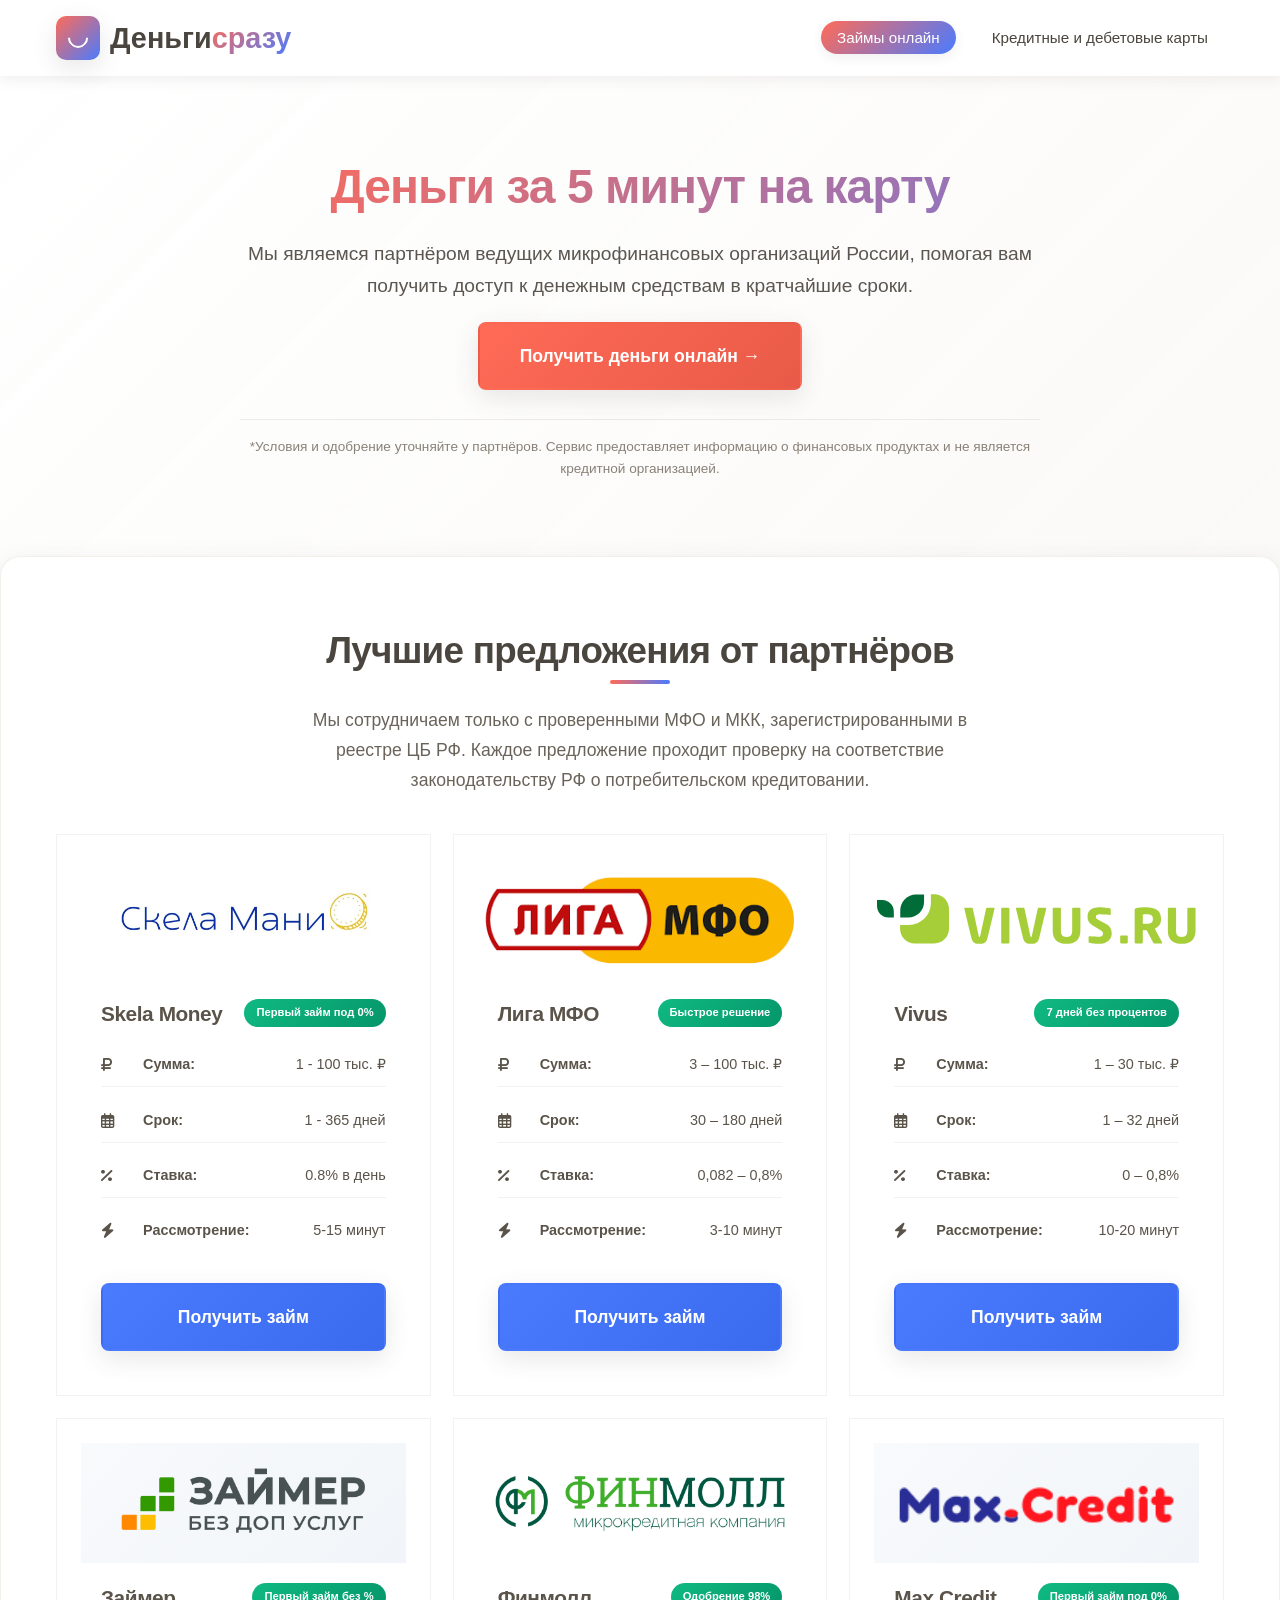
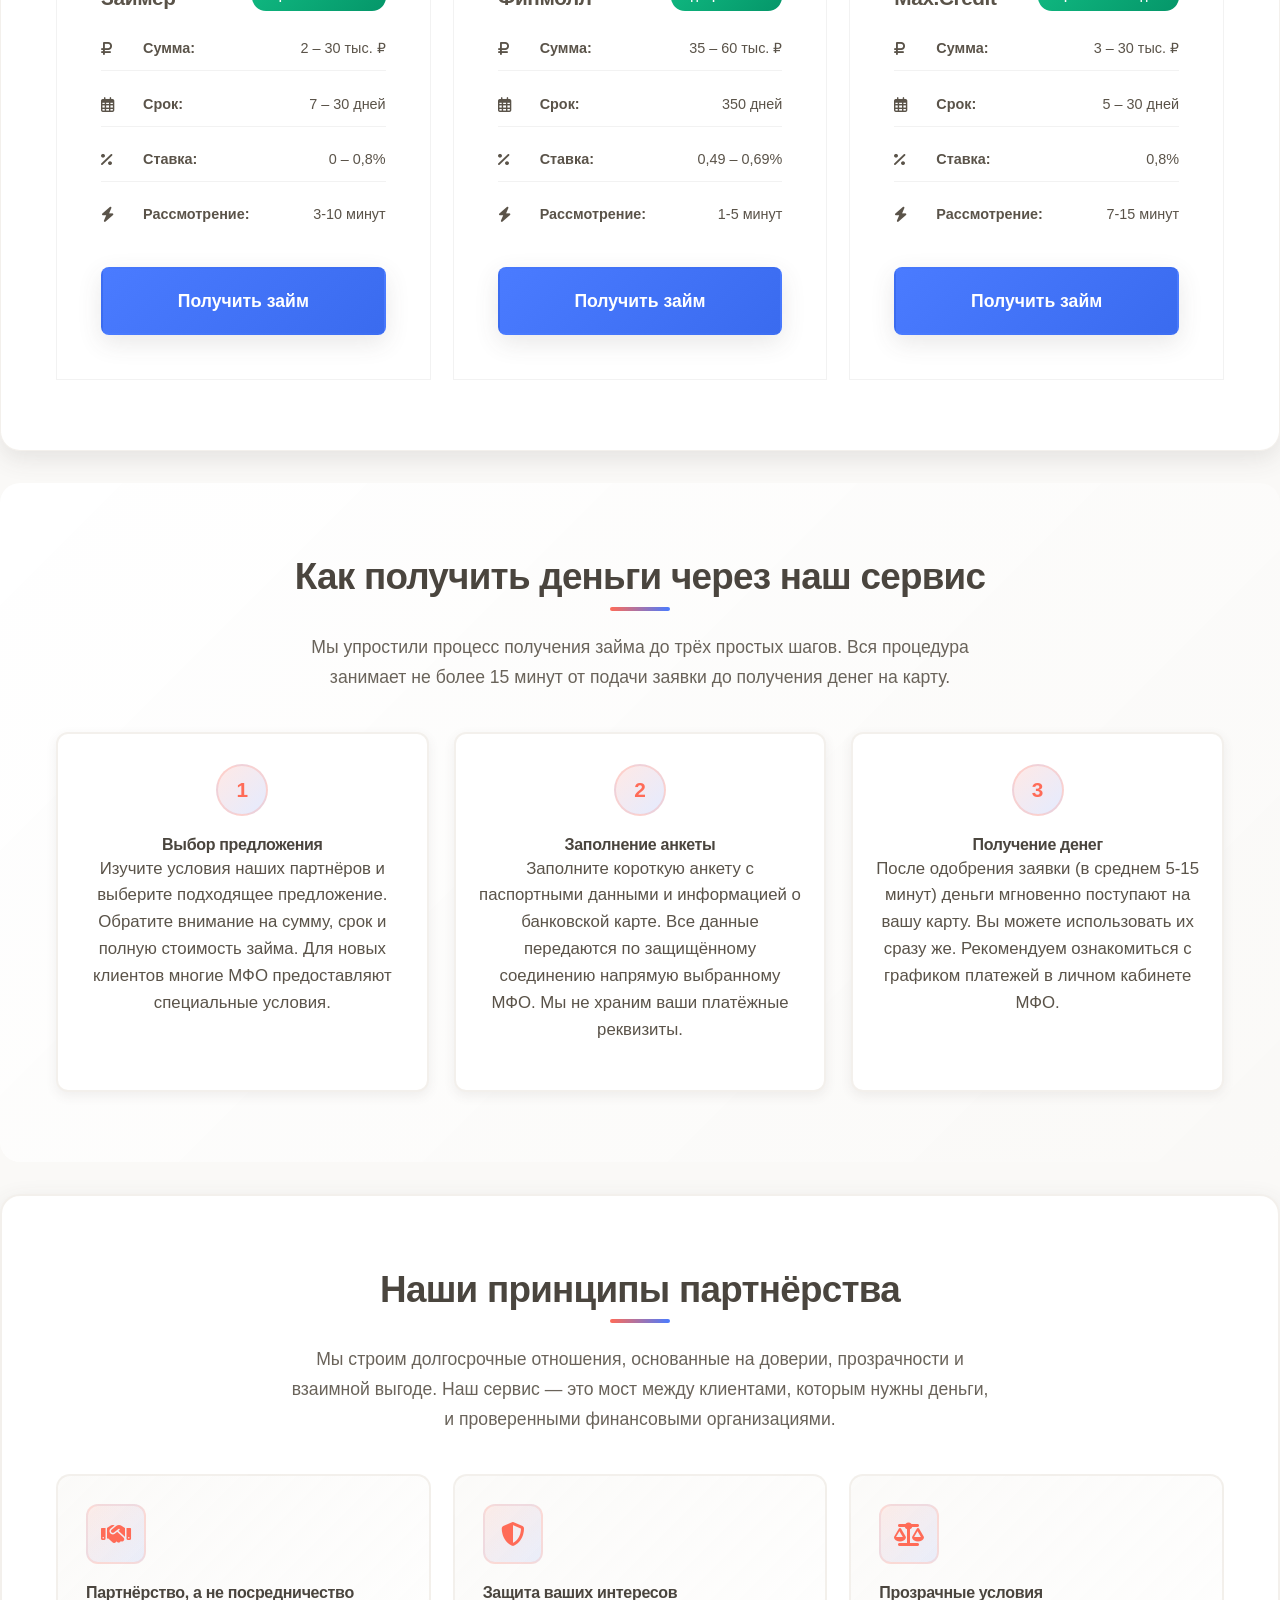
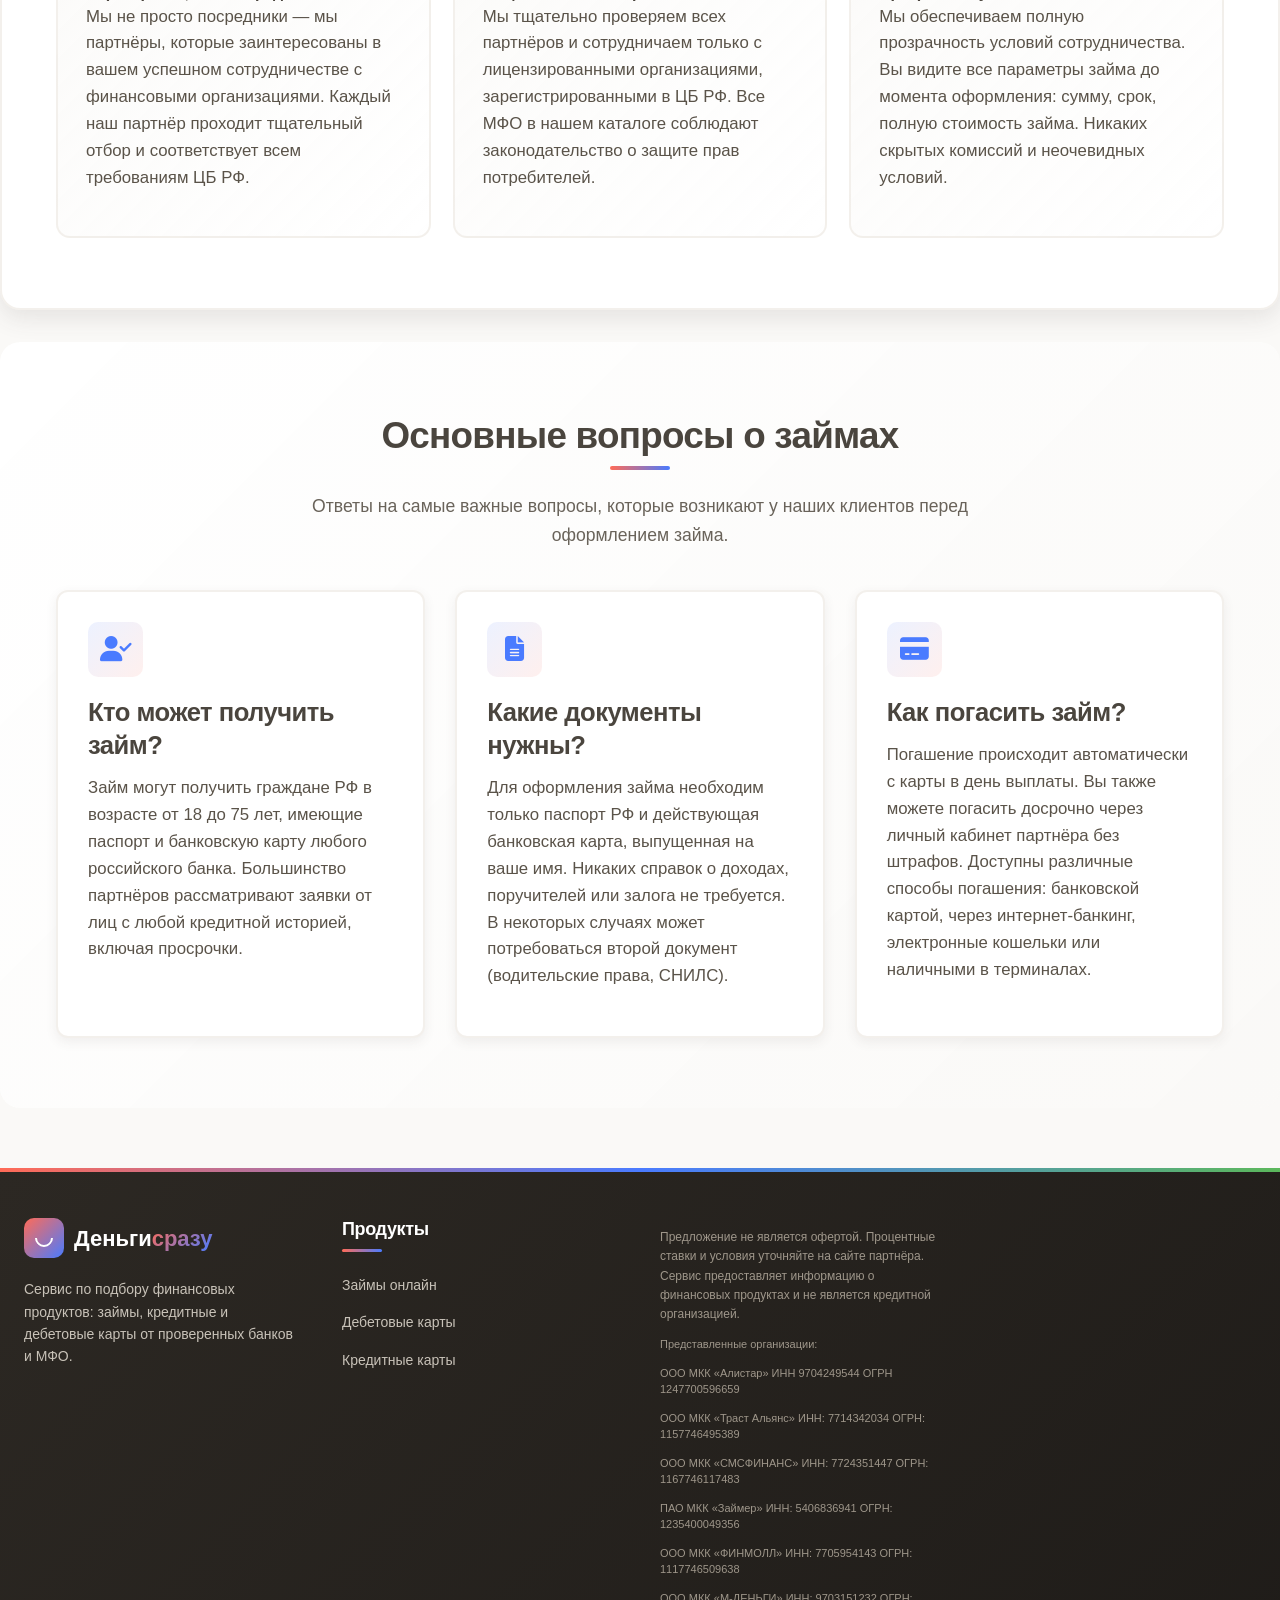
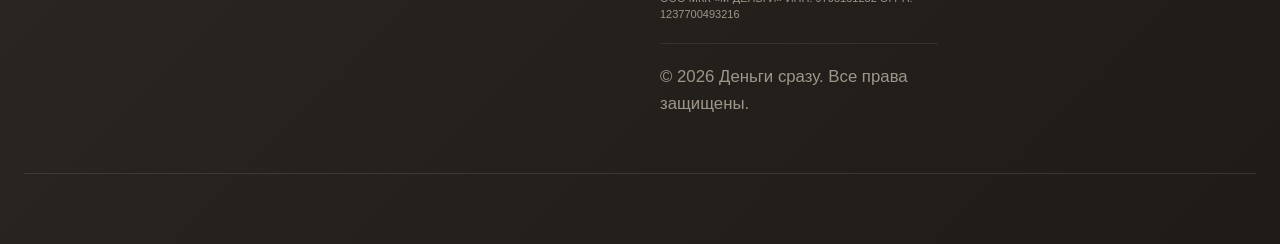
==== commit 0b6f8d02: "update 3.0.1" ====
--- a/index.html
+++ b/index.html
@@ -16,9 +16,7 @@
     <link rel="stylesheet" href="https://cdnjs.cloudflare.com/ajax/libs/font-awesome/6.5.1/css/all.min.css" integrity="sha512-DTOQO9RWCH3ppGqcWaEA1BIZOC6xxalwEsw9c2QQeAIftl+Vegovlnee1c9QX4TctnWMn13TZye+giMm8e2LwA==" crossorigin="anonymous" referrerpolicy="no-referrer">
     <!-- Подключение внешнего CSS файла -->
     <link rel="stylesheet" href="/kraska.css">
-     <!-- ============================================
-         HEADER SECTION - ИЗМЕНЕНО: добавлена навигация
-         ============================================ -->
+
     <header class="site-header">
         <div class="container">
             <div class="header-wrapper">
@@ -29,8 +27,8 @@
                 <!-- НОВОЕ: Навигационное меню -->
                 <nav class="main-nav">
                     <ul>
-                        <li><a href="index.html" class="active">📱 Займы онлайн</a></li>
-                        <li><a href="cards.html">💳 Кредитные и дебетовые карты</a></li>
+                        <li><a href="index.html" class="active"> Займы онлайн</a></li>
+                        <li><a href="cards.html"> Кредитные и дебетовые карты</a></li>
                     </ul>
                 </nav>
             </div>
@@ -39,10 +37,7 @@
 </head>
 <body>
 
-    <!-- ============================================
-         HERO SECTION
-         Главная секция с H1 заголовком
-         ============================================ -->
+
        <section class="hero">
         <div class="container">
             <div class="hero-content">
@@ -53,115 +48,132 @@
             </div>
         </div>
     </section>
-    <!-- ============================================
-         OFFERS SECTION
-         Секция с предложениями МФО
-         ============================================ -->
+
+
     <section id="offers" class="offers">
         <div class="container">
             <h2>Лучшие предложения от партнёров</h2>
             <p class="section-subtitle">Мы сотрудничаем только с проверенными МФО и МКК, зарегистрированными в реестре ЦБ РФ. Каждое предложение проходит проверку на соответствие законодательству РФ о потребительском кредитовании.</p>
             
-            <div class="offers-grid">
-                <article class="offer-card">
-                    <div class="offer-card-header">
-                        <h3>Skela Money</h3>
-                        <span class="offer-badge">Первый займ под 0%</span> 
-                    </div>
-                    <ul class="offer-details">
-                        <li><i class="fas fa-ruble-sign" aria-hidden="true"></i> <strong>Сумма:</strong> <span> 1 - 100 тыс. ₽</span></li>
-                        <li><i class="far fa-calendar-alt" aria-hidden="true"></i> <strong>Срок:</strong> <span>1 - 365 дней</span></li>
-                        <li><i class="fas fa-percentage" aria-hidden="true"></i> <strong>Полная стоимость займа:</strong> <span>0.8% в день</span></li>
-                        <li><i class="fas fa-bolt" aria-hidden="true"></i> <strong>Рассмотрение:</strong> <span>5-15 минут</span></li>
-                    </ul>
-                    <!-- ИСПРАВЛЕНА КНОПКА: РАБОТАЮЩАЯ ССЫЛКА С АТРИБУТАМИ БЕЗОПАСНОСТИ -->
-                    <a href="https://t.fincpanetwork.ru/click/36707/295/?erid=2W5zFHDhRjW" target="_blank" rel="noopener noreferrer" class="btn offer-btn">Получить займ</a>
-                </article>
-                
-                <article class="offer-card">
-                    <div class="offer-card-header">
-                        <h3>Лига МФО</h3>
-                        <span class="offer-badge">Быстрые решение</span> 
-                    </div>
-                    <ul class="offer-details">
-                        <li><i class="fas fa-ruble-sign" aria-hidden="true"></i> <strong>Сумма:</strong> <span>3 – 100 тыс. ₽</span></li>
-                        <li><i class="far fa-calendar-alt" aria-hidden="true"></i> <strong>Срок:</strong> <span>30 – 180 дней</span></li>
-                        <li><i class="fas fa-percentage" aria-hidden="true"></i> <strong>Полная стоимость займа:</strong> <span>0,082 – 0,8%</span></li>
-                        <li><i class="fas fa-bolt" aria-hidden="true"></i> <strong>Рассмотрение:</strong> <span>3-10 минут</span></li>
-                    </ul>
-                    <!-- ИСПРАВЛЕНА КНОПКА: РАБОТАЮЩАЯ ССЫЛКА С АТРИБУТАМИ БЕЗОПАСНОСТИ -->
-                    <a href="https://t.fincpanetwork.ru/click/36707/374/?erid=2W5zFHrbj4C" target="_blank" rel="noopener noreferrer" class="btn offer-btn">Получить займ</a>
-                </article>
-                
-                <article class="offer-card">
-                    <div class="offer-card-header">
-
-                        <h3>Vivus</h3>
-                        <span class="offer-badge">7 дней без процентов</span> 
-                    
-                    </div>
-                    <ul class="offer-details">
-                        <li><i class="fas fa-ruble-sign" aria-hidden="true"></i> <strong>Сумма:</strong> <span>1 – 30 тыс. ₽</span></li>
-                        <li><i class="far fa-calendar-alt" aria-hidden="true"></i> <strong>Срок:</strong> <span>1 – 32 дней</span></li>
-                        <li><i class="fas fa-percentage" aria-hidden="true"></i> <strong>Полная стоимость займа:</strong> <span>0 – 0,8%</span></li>
-                        <li><i class="fas fa-bolt" aria-hidden="true"></i> <strong>Рассмотрение:</strong> <span>10-20 минут</span></li>
-                    </ul>
-                    <!-- ИСПРАВЛЕНА КНОПКА: РАБОТАЮЩАЯ ССЫЛКА С АТРИБУТАМИ БЕЗОПАСНОСТИ -->
-                    <a href="https://t.fincpanetwork.ru/click/36707/133/?erid=LjN8KKWo5" target="_blank" rel="noopener noreferrer" class="btn offer-btn">Получить займ</a>
-                </article>
-
-                <article class="offer-card">
-                    <div class="offer-card-header">
-                        <h3>Займер</h3>
-                        <span class="offer-badge">Первый заём без процентов</span>
-                    </div>
-                    <ul class="offer-details">
-                        <li><i class="fas fa-ruble-sign" aria-hidden="true"></i> <strong>Сумма:</strong> <span>2 – 30 тыс. ₽</span></li>
-                        <li><i class="far fa-calendar-alt" aria-hidden="true"></i> <strong>Срок:</strong> <span>7 – 30 дней</span></li>
-                        <li><i class="fas fa-percentage" aria-hidden="true"></i> <strong>Полная стоимость займа:</strong> <span>0 – 0,8%</span></li>
-                        <li><i class="fas fa-bolt" aria-hidden="true"></i> <strong>Рассмотрение:</strong> <span>3-10 минут</span></li>
-                    </ul>
-                    <!-- ИСПРАВЛЕНА КНОПКА: РАБОТАЮЩАЯ ССЫЛКА С АТРИБУТАМИ БЕЗОПАСНОСТИ -->
-                    <a href="https://t.fincpanetwork.ru/click/36707/15/?erid=2W5zFHwA2h6" target="_blank" rel="noopener noreferrer" class="btn offer-btn">Получить займ</a>
-                </article>
-
-                <article class="offer-card">
-                    <div class="offer-card-header">
-                        <h3>Финмолл</h3>
-                        <span class="offer-badge">Одобрениие клиентам 98%</span> 
-                    </div>
-                    <ul class="offer-details">
-                        <li><i class="fas fa-ruble-sign" aria-hidden="true"></i> <strong>Сумма:</strong> <span>35 – 60 тыс. ₽</span></li>
-                        <li><i class="far fa-calendar-alt" aria-hidden="true"></i> <strong>Срок:</strong> <span> 50 дней</span></li>
-                        <li><i class="fas fa-percentage" aria-hidden="true"></i> <strong>Полная стоимость займа:</strong> <span>0,49 – 0,69%</span></li>
-                        <li><i class="fas fa-bolt" aria-hidden="true"></i> <strong>Рассмотрение:</strong> <span>1-5 минут</span></li>
-                    </ul>
-                    <!-- ИСПРАВЛЕНА КНОПКА: РАБОТАЮЩАЯ ССЫЛКА С АТРИБУТАМИ БЕЗОПАСНОСТИ -->
-                    <a href="https://t.fincpanetwork.ru/click/36707/54/?erid=2W5zFGRMz5N" target="_blank" rel="noopener noreferrer" class="btn offer-btn">Получить займ</a>
-                </article>
-
-                <article class="offer-card">
-                    <div class="offer-card-header">
-                        <h3>Max.Credit</h3>
-                        <span class="offer-badge">Первый заём под 0%</span>
-                    </div>
-                    <ul class="offer-details">
-                        <li><i class="fas fa-ruble-sign" aria-hidden="true"></i> <strong>Сумма:</strong> <span>5 – 30 тыс. ₽</span></li>
-                        <li><i class="far fa-calendar-alt" aria-hidden="true"></i> <strong>Срок:</strong> <span>3 – 30 дней</span></li>
-                        <li><i class="fas fa-percentage" aria-hidden="true"></i> <strong>Полная стоимость займа:</strong> <span>от 0,8%</span></li>
-                        <li><i class="fas fa-bolt" aria-hidden="true"></i> <strong>Рассмотрение:</strong> <span>7-15 минут</span></li>
-                    </ul>
-                    <!-- ИСПРАВЛЕНА КНОПКА: РАБОТАЮЩАЯ ССЫЛКА С АТРИБУТАМИ БЕЗОПАСНОСТИ -->
-                    <a href="https://t.fincpanetwork.ru/click/36707/106/?erid=LjN8KN99W" target="_blank" rel="noopener noreferrer" class="btn offer-btn">Получить займ</a>
-                </article>
-            </div>
-        </div>
-    </section>
-
-    <!-- ============================================
-         STEPS SECTION
-         Секция "Как получить деньги"
-         ============================================ -->
+                                               <div class="offers-grid">
+                <article class="offer-card">
+                    <div class="offer-logo-full">
+                        <img src="/imeges_index/skela_logo2.jpg" alt="Skela Money" class="offer-logo-full-img">
+                    </div>
+                    <div class="offer-card-content">
+                        <div class="offer-card-header">
+                            <h3>Skela Money</h3>
+                            <span class="offer-badge">Первый займ под 0%</span>
+                        </div>
+                        <ul class="offer-details">
+                            <li><i class="fas fa-ruble-sign" aria-hidden="true"></i> <strong>Сумма:</strong> <span>1 - 100 тыс. ₽</span></li>
+                            <li><i class="far fa-calendar-alt" aria-hidden="true"></i> <strong>Срок:</strong> <span>1 - 365 дней</span></li>
+                            <li><i class="fas fa-percentage" aria-hidden="true"></i> <strong> Ставка:</strong> <span>0.8% в день</span></li>
+                            <li><i class="fas fa-bolt" aria-hidden="true"></i> <strong>Рассмотрение:</strong> <span>5-15 минут</span></li>
+                        </ul>
+                        <a href="https://t.fincpanetwork.ru/click/36707/295/?erid=2W5zFHDhRjW" target="_blank" rel="noopener noreferrer" class="btn offer-btn">Получить займ</a>
+                    </div>
+                </article>
+                
+                <article class="offer-card">
+                    <div class="offer-logo-full">
+                        <img src="/imeges_index/liga_mfo.png" alt="Лига МФО" class="offer-logo-full-img">
+                    </div>
+                    <div class="offer-card-content">
+                        <div class="offer-card-header">
+                            <h3>Лига МФО</h3>
+                            <span class="offer-badge">Быстрое решение</span>
+                        </div>
+                        <ul class="offer-details">
+                            <li><i class="fas fa-ruble-sign" aria-hidden="true"></i> <strong>Сумма:</strong> <span>3 – 100 тыс. ₽</span></li>
+                            <li><i class="far fa-calendar-alt" aria-hidden="true"></i> <strong>Срок:</strong> <span>30 – 180 дней</span></li>
+                            <li><i class="fas fa-percentage" aria-hidden="true"></i> <strong>Ставка:</strong> <span>0,082 – 0,8%</span></li>
+                            <li><i class="fas fa-bolt" aria-hidden="true"></i> <strong>Рассмотрение:</strong> <span>3-10 минут</span></li>
+                        </ul>
+                        <a href="https://t.fincpanetwork.ru/click/36707/374/?erid=2W5zFHrbj4C" target="_blank" rel="noopener noreferrer" class="btn offer-btn">Получить займ</a>
+                    </div>
+                </article>
+                
+                <article class="offer-card">
+                    <div class="offer-logo-full">
+                        <img src="/imeges_index/vivus1.svg" alt="Vivus" class="offer-logo-full-img">
+                    </div>
+                    <div class="offer-card-content">
+                        <div class="offer-card-header">
+                            <h3>Vivus</h3>
+                            <span class="offer-badge">7 дней без процентов</span>
+                        </div>
+                        <ul class="offer-details">
+                            <li><i class="fas fa-ruble-sign" aria-hidden="true"></i> <strong>Сумма:</strong> <span>1 – 30 тыс. ₽</span></li>
+                            <li><i class="far fa-calendar-alt" aria-hidden="true"></i> <strong>Срок:</strong> <span>1 – 32 дней</span></li>
+                            <li><i class="fas fa-percentage" aria-hidden="true"></i> <strong>Ставка:</strong> <span>0 – 0,8%</span></li>
+                            <li><i class="fas fa-bolt" aria-hidden="true"></i> <strong>Рассмотрение:</strong> <span>10-20 минут</span></li>
+                        </ul>
+                        <a href="https://t.fincpanetwork.ru/click/36707/133/?erid=LjN8KKWo5" target="_blank" rel="noopener noreferrer" class="btn offer-btn">Получить займ</a>
+                    </div>
+                </article>
+
+                <article class="offer-card">
+                    <div class="offer-logo-full">
+                        <img src="/imeges_index/zaymer_logo.png" alt="Займер" class="offer-logo-full-img">
+                    </div>
+                    <div class="offer-card-content">
+                        <div class="offer-card-header">
+                            <h3>Займер</h3>
+                            <span class="offer-badge">Первый займ без %</span>
+                        </div>
+                        <ul class="offer-details">
+                            <li><i class="fas fa-ruble-sign" aria-hidden="true"></i> <strong>Сумма:</strong> <span>2 – 30 тыс. ₽</span></li>
+                            <li><i class="far fa-calendar-alt" aria-hidden="true"></i> <strong>Срок:</strong> <span>7 – 30 дней</span></li>
+                            <li><i class="fas fa-percentage" aria-hidden="true"></i> <strong>Ставка:</strong> <span>0 – 0,8%</span></li>
+                            <li><i class="fas fa-bolt" aria-hidden="true"></i> <strong>Рассмотрение:</strong> <span>3-10 минут</span></li>
+                        </ul>
+                        <a href="https://t.fincpanetwork.ru/click/36707/15/?erid=2W5zFHwA2h6" target="_blank" rel="noopener noreferrer" class="btn offer-btn">Получить займ</a>
+                    </div>
+                </article>
+
+                <article class="offer-card">
+                    <div class="offer-logo-full">
+                        <img src="/imeges_index/finmall_logo.png" alt="Финмолл" class="offer-logo-full-img">
+                    </div>
+                    <div class="offer-card-content">
+                        <div class="offer-card-header">
+                            <h3>Финмолл</h3>
+                            <span class="offer-badge">Одобрение 98%</span>
+                        </div>
+                        <ul class="offer-details">
+                            <li><i class="fas fa-ruble-sign" aria-hidden="true"></i> <strong>Сумма:</strong> <span>35 – 60 тыс. ₽</span></li>
+                            <li><i class="far fa-calendar-alt" aria-hidden="true"></i> <strong>Срок:</strong> <span>350 дней</span></li>
+                            <li><i class="fas fa-percentage" aria-hidden="true"></i> <strong>Ставка:</strong> <span>0,49 – 0,69%</span></li>
+                            <li><i class="fas fa-bolt" aria-hidden="true"></i> <strong>Рассмотрение:</strong> <span>1-5 минут</span></li>
+                        </ul>
+                        <a href="https://t.fincpanetwork.ru/click/36707/54/?erid=2W5zFGRMz5N" target="_blank" rel="noopener noreferrer" class="btn offer-btn">Получить займ</a>
+                    </div>
+                </article>
+
+                <article class="offer-card">
+                    <div class="offer-logo-full">
+                        <img src="/imeges_index/max.credit_logo.png" alt="Max.Credit" class="offer-logo-full-img">
+                    </div>
+                    <div class="offer-card-content">
+                        <div class="offer-card-header">
+                            <h3>Max.Credit</h3>
+                            <span class="offer-badge">Первый займ под 0%</span>
+                        </div>
+                        <ul class="offer-details">
+                            <li><i class="fas fa-ruble-sign" aria-hidden="true"></i> <strong>Сумма:</strong> <span>3 – 30 тыс. ₽</span></li>
+                            <li><i class="far fa-calendar-alt" aria-hidden="true"></i> <strong>Срок:</strong> <span>5 – 30 дней</span></li>
+                            <li><i class="fas fa-percentage" aria-hidden="true"></i> <strong>Ставка:</strong> <span>0,8%</span></li>
+                            <li><i class="fas fa-bolt" aria-hidden="true"></i> <strong>Рассмотрение:</strong> <span>7-15 минут</span></li>
+                        </ul>
+                        <a href="https://t.fincpanetwork.ru/click/36707/106/?erid=LjN8KN99W" target="_blank" rel="noopener noreferrer" class="btn offer-btn">Получить займ</a>
+                    </div>
+                </article>
+            </div>
+        </div>
+    </section>
+
+
     <section class="steps">
         <div class="container">
             <h2>Как получить деньги через наш сервис</h2>
@@ -190,10 +202,6 @@
     </section>
 
 
-    <!-- ============================================
-         FEATURES SECTION
-         Секция преимуществ
-         ============================================ -->
     <section class="features">
         <div class="container">
             <h2>Наши принципы партнёрства</h2>
@@ -227,10 +235,7 @@
         </div>
     </section>
 
-    <!-- ============================================
-         BASIC QUESTIONS SECTION
-         Блок основных вопросов
-         ============================================ -->
+
     <section class="basic-questions">
         <div class="container">
             <h2>Основные вопросы о займах</h2>
@@ -263,10 +268,8 @@
             </div>
         </div>
     </section>
-    <!-- ============================================
-         FOOTER
-         Подвал сайта - единый стиль
-         ============================================ -->
+
+
     <footer>
         <div class="container">
             <div class="footer-grid">
@@ -279,11 +282,6 @@
                     <p class="footer-description">
                         Сервис по подбору финансовых продуктов: займы, кредитные и дебетовые карты от проверенных банков и МФО.
                     </p>
-                    <div class="footer-social">
-                        <a href="#" aria-label="Telegram"><i class="fab fa-telegram"></i></a>
-                        <a href="#" aria-label="ВКонтакте"><i class="fab fa-vk"></i></a>
-                        <a href="#" aria-label="WhatsApp"><i class="fab fa-whatsapp"></i></a>
-                    </div>
                 </div>
 
                 <!-- Колонка 2: Продукты -->
@@ -293,120 +291,33 @@
                         <li><a href="index.html">Займы онлайн</a></li>
                         <li><a href="cards.html">Дебетовые карты</a></li>
                         <li><a href="cards.html">Кредитные карты</a></li>
-                        <li><a href="#">Рефинансирование</a></li>
                     </ul>
                 </div>
 
-                <!-- Колонка 3: О сервисе -->
-                <div class="footer-col">
-                    <h4>О сервисе</h4>
-                    <ul>
-                        <li><a href="#">О компании</a></li>
-                        <li><a href="#">Партнерам</a></li>
-                        <li><a href="#">Вопросы и ответы</a></li>
-                        <li><a href="#">Контакты</a></li>
-                    </ul>
-                </div>
-
-                <!-- Колонка 4: Контакты -->
-                <div class="footer-col">
-                    <h4>Контакты</h4>
-                    <ul class="footer-contacts">
-                        <li><i class="fas fa-phone"></i> <a href="tel:88007007700">8 (800) 700-77-00</a></li>
-                        <li><i class="fas fa-envelope"></i> <a href="mailto:support@dengisrazu.ru">support@dengisrazu.ru</a></li>
-                        <li><i class="fas fa-clock"></i> Ежедневно: 24/7</li>
-                    </ul>
-                </div>
-            </div>
-
             <!-- Юридическая информация -->
+         
             <div class="footer-legal">
                 <div class="legal-text">
                     <p>Предложение не является офертой. Процентные ставки и условия уточняйте на сайте партнёра. Сервис предоставляет информацию о финансовых продуктах и не является кредитной организацией.</p>
                     <p class="legal-organizations">
-                        Партнёры: ООО МКК «Алистар» (ИНН 9704249544), ООО МКК «ТРАСТ АЛЬЯНС» (ИНН 7714342034), 
-                        ООО МКК «АМСТЕРДАМ» (ИНН 9721050950), ООО МКК «АТЛАС» (ИНН 9714024758), 
-                        ООО МКК «СМСФИНАНС» (ИНН 7724351447), ПАО МФК «Займер» (ИНН 5406836941), 
-                        ООО «ФИНМОЛЛ» (ИНН 7705954143), ООО МКК «М-ДЕНЬГИ» (ИНН 9703151232).
+                        Представленные организации:
+                       <p class="legal-organizations"> ООО МКК «Алистар» ИНН 9704249544 ОГРН 1247700596659</p>
+                       <p class="legal-organizations"> ООО МКК «Траст Альянс» ИНН: 7714342034 ОГРН: 1157746495389 </p>
+                       <p class="legal-organizations"> ООО МКК «СМСФИНАНС» ИНН: 7724351447 ОГРН: 1167746117483 </p>
+                       <p class="legal-organizations">ПАО МКК «Займер» ИНН: 5406836941 ОГРН: 1235400049356 </p>
+                       <p class="legal-organizations"> ООО МКК «ФИНМОЛЛ» ИНН: 7705954143 ОГРН: 1117746509638 </p>
+                       <p class="legal-organizations">ООО МКК «М-ДЕНЬГИ» ИНН: 9703151232 ОГРН: 1237700493216 </p>
                     </p>
                 </div>
+           
                 <div class="legal-copyright">
                     <p>© 2026 Деньги сразу. Все права защищены.</p>
-                    <p><a href="#">Политика конфиденциальности</a> | <a href="#">Пользовательское соглашение</a></p>
                 </div>
             </div>
         </div>
     </footer>
 
-    <!-- ============================================
-         FOOTER
-         Подвал сайта
-         ============================================ -->
-   <!-- <footer>
-        <div class="container">
-            <div class="footer-content">
-                <div>
-                    <div class="footer-logo">
-                        <div class="footer-logo-symbol"></div>
-                        <div class="footer-logo-text">Деньги<span>сразу</span></div>
-                    </div>
-                    <p class="footer-tagline">Мы создаём партнёрство между клиентами и финансовыми организациями, обеспечивая быстрый доступ к денежным средствам на прозрачных условиях. Наша миссия — сделать процесс получения займа простым, быстрым и безопасным для каждого.</p>
-                </div>
-                
-                <div class="footer-contact">
-                    <h5>Контакты</h5>
-                    <p><i class="fas fa-phone" aria-hidden="true"></i> 8 (800) 700-77-00</p>
-                    <p><i class="far fa-clock" aria-hidden="true"></i> с 06:00 до 22:00 (МСК)</p>
-                    <p><i class="fas fa-envelope" aria-hidden="true"></i> support@dengisrazu.ru</p>
-                    <p><i class="fas fa-map-marker-alt" aria-hidden="true"></i> Москва, ул. Партнёрская, 10</p>
-                </div>
-            -->
-                
-               <!-- <div class="footer-links">
-                    <h5>Информация</h5>
-                    <ul>
-                        <li><a>Правовая информация</a></li>
-                        <a>Изучите все условия займа на сайте или сайте партнера. Оценивайте свои финансовые возможности и риски. Нажатие на кнопки "Получить деньги", а также последующее заполнение тех или иных форм, не накладывает на владельцев сайта никаких обязательств.</a>
-                        
-                    </ul>
-                </div>
-            </div>
-            
-            <div class="legal"> 
-                <p>ООО МКК «Деньги сразу». Рег. номер: 2203045009821. ИНН: 7708400979. ОГРН: 1217700636944.</p> 
-                <p>Предложение не является офертой. Кредитор принимает решение на основе ваших данных. Процентные ставки и условия уточняйте на сайте партнёра. Сервис предоставляет информацию о финансовых продуктах и не является кредитной организацией.</p>
-                <p>"ООО МКК «Алистар». ИНН 9704249544. ОГРН 1247700596659.
-Реестр субъектов микрофинансирования
-Регистрационный номер записи в государственном реестре микрофинансовых организаций - 24 030 45 010104, дата внесения - 25.10.2024 г."
-                </p>
-                <p> (ООО МКК «ТРАСТ АЛЬЯНС»)
-(ООО МКК «АМСТЕРДАМ»)
-(ООО МКК «АТЛАС»)
-7714342034 (ООО МКК «ТРАСТ АЛЬЯНС»)
-9721050950 (ООО МКК «АМСТЕРДАМ»)
-9714024758 (ООО МКК «АТЛАС»)
-1157746495389 (ООО МКК «ТРАСТ АЛЬЯНС»)
-1177746631050 (ООО МКК «АМСТЕРДАМ»)
-1237700750561 ((ООО МКК «АТЛАС»)"
-                </p>
-                <p>"(ООО МКК «СМСФИНАНС») — 7724351447, с КПП 774301001, 
-ОГРН: 1167746117483"
-                </p>
-                <p>Публичное акционерное общество микрофинансовая компания «Займер». ИНН 5406836941; КПП 540601001 ОГРН 1235400049356; ОКПО 16386906
-                </p>
-                <p>
-                    ООО «ФИНМОЛЛ» — 
-ИНН: 7705954143
-ОГРН: 1117746509638
-Полное наименование: ОБЩЕСТВО С ОГРАНИЧЕННОЙ ОТВЕТСТВЕННОСТЬЮ МИКРОКРЕДИТНАЯ КОМПАНИЯ «ФИНМОЛЛ»
-
-                </p>
-                <p>Общество с ограниченной ответственностью Микрокредитная компания «М-ДЕНЬГИ» (ООО МКК «М-ДЕНЬГИ»): ИНН 9703151232, ОГРН 1237700493216
-                </p>
-                <p style="margin-top: 20px; color: #A0988C;">&copy;2026 Деньги сразу. Все права защищены.</p>
-            </div>
-        </div>
-    </footer> -->
+   
     <!-- Подключение внешнего JavaScript файла -->
     <script src="anima.js">
 
--- a/kraska.css
+++ b/kraska.css
@@ -511,142 +511,6 @@
 }
 
 /* ============================================
-   REVIEWS SECTION
-   Секция отзывов с улучшенной функциональностью
-   ============================================ */
-.reviews {
-    background-color: white;
-    border-radius: 20px;
-    border: 2px solid rgba(240, 237, 232, 0.8);
-    box-shadow: var(--shadow-medium);
-    margin-top: 2rem;
-    position: relative;
-    overflow: hidden;
-}
-
-.reviews-grid {
-    display: grid;
-    grid-template-columns: repeat(auto-fit, minmax(min(100%, 340px), 1fr));
-    gap: clamp(20px, 3vw, 30px);
-    margin-top: 1.5rem;
-}
-
-.review-card {
-    background: linear-gradient(135deg, rgba(250, 249, 247, 0.9), rgba(255, 255, 255, 0.95));
-    border-radius: var(--border-radius);
-    padding: clamp(20px, 3.5vw, 30px);
-    box-shadow: var(--shadow-light);
-    border: 2px solid rgba(240, 237, 232, 0.8);
-    transition: var(--transition);
-    position: relative;
-    overflow: hidden;
-}
-
-.review-card::before {
-    content: '"';
-    position: absolute;
-    top: 10px;
-    right: 15px;
-    font-size: 4rem;
-    color: rgba(255, 107, 87, 0.1);
-    font-family: serif;
-    line-height: 1;
-    opacity: 0.7;
-}
-
-.review-card:hover {
-    transform: translateY(-4px);
-    box-shadow: var(--shadow-medium);
-    border-color: rgba(92, 184, 92, 0.3);
-}
-
-.review-header {
-    display: flex;
-    align-items: center;
-    margin-bottom: 1.2rem;
-}
-
-.review-avatar {
-    width: 55px;
-    height: 55px;
-    border-radius: 50%;
-    background: linear-gradient(135deg, var(--coral), var(--warm-blue));
-    display: flex;
-    align-items: center;
-    justify-content: center;
-    color: white;
-    font-size: 1.3rem;
-    font-weight: bold;
-    margin-right: 12px;
-    flex-shrink: 0;
-    box-shadow: var(--shadow-light);
-}
-
-.review-info h4 {
-    margin-bottom: 4px;
-    color: var(--neutral-dark);
-    font-size: 1.1rem;
-}
-
-.review-date {
-    font-size: 0.8rem;
-    color: #8A8278;
-}
-
-.review-rating {
-    color: #FFB74D;
-    margin-bottom: 1rem;
-    font-size: 1rem;
-}
-
-.review-text {
-    line-height: 1.7;
-    color: var(--neutral-text);
-    font-style: italic;
-    font-size: 0.95rem;
-}
-
-/* Скрытые отзывы */
-.reviews-hidden {
-    display: none;
-    animation: fadeIn 0.5s ease-in-out;
-}
-
-.reviews-hidden.show {
-    display: grid;
-}
-
-@keyframes fadeIn {
-    from { opacity: 0; transform: translateY(20px); }
-    to { opacity: 1; transform: translateY(0); }
-}
-
-/* Кнопка показать/скрыть отзывы */
-.reviews-toggle {
-    display: block;
-    margin: 35px auto 0;
-    background: linear-gradient(135deg, var(--warm-blue), var(--warm-blue-dark));
-    border: none;
-    cursor: pointer;
-    transition: var(--transition);
-    min-width: 250px;
-}
-
-.reviews-toggle:hover {
-    transform: translateY(-3px);
-}
-
-.reviews-toggle i {
-    margin-left: 8px;
-    transition: var(--transition);
-    font-size: 0.9em;
-}
-
-.reviews-toggle.expanded i {
-    transform: rotate(180deg);
-}
-
-/* ============================================
    FEATURES SECTION
    Секция преимуществ
    ============================================ */
@@ -835,16 +699,46 @@
     transform: rotate(45deg);
     color: var(--coral-dark);
 }
-
-/* ============================================
-   FOOTER - ЕДИНЫЙ СТИЛЬ
-   ============================================ */
+/* ============================================
+   FOOTER - НА ВСЮ ШИРИНУ ЭКРАНА
+   ============================================ */
+
+/* Общие настройки для html и body */
+html, body {
+    margin: 0;
+    padding: 0;
+    overflow-x: hidden;
+}
+
+body {
+    display: flex;
+    flex-direction: column;
+    min-height: 100vh;
+}
+
+/* Основной контент - растягивается между header и footer */
+main, .main-content {
+    flex: 1 0 auto;
+}
+
 footer {
     background: linear-gradient(135deg, #2C2823, #1E1B18);
     color: #E8E4DD;
     padding: 50px 0 30px;
     margin-top: 60px;
     position: relative;
+    width: 100%;
+    left: 0;
+    right: 0;
+}
+
+/* Убираем возможные отступы у контейнера внутри футера */
+footer .container {
+    max-width: 1280px;
+    margin: 0 auto;
+    padding: 0 24px;
+    width: 100%;
+    box-sizing: border-box;
 }
 
 footer::before {
@@ -853,6 +747,7 @@
     top: 0;
     left: 0;
     right: 0;
+    width: 100%;
     height: 4px;
     background: linear-gradient(90deg, var(--coral), var(--warm-blue), var(--soft-green));
 }
@@ -960,54 +855,12 @@
     margin-bottom: 20px;
 }
 
-/* Социальные иконки */
-.footer-social {
-    display: flex;
-    gap: 15px;
-}
-
-.footer-social a {
-    display: flex;
-    align-items: center;
-    justify-content: center;
-    width: 38px;
-    height: 38px;
-    background: rgba(255, 255, 255, 0.1);
-    border-radius: 50%;
-    color: white;
-    font-size: 18px;
-    transition: var(--transition);
-}
 
 .footer-social a:hover {
     background: linear-gradient(135deg, var(--coral), var(--warm-blue));
     transform: translateY(-3px);
 }
 
-/* Контакты в футере */
-.footer-contacts li {
-    display: flex;
-    align-items: center;
-    gap: 12px;
-    margin-bottom: 15px;
-    color: #C8C2B8;
-    font-size: 14px;
-}
-
-.footer-contacts i {
-    color: var(--coral);
-    width: 20px;
-    font-size: 16px;
-}
-
-.footer-contacts a {
-    color: #C8C2B8;
-    text-decoration: none;
-}
-
-.footer-contacts a:hover {
-    color: var(--coral);
-}
 
 /* Юридический блок */
 .footer-legal {
@@ -2151,4 +2004,215 @@
         overflow-x: hidden;
         position: relative;
     }
+}
+
+/* ============================================
+   КАРТОЧКИ ОФФЕРОВ - ЛОГО ВО ВСЮ ШИРИНУ
+   ============================================ */
+
+.offer-card {
+    background: var(--bg-card);
+    border-radius: var(--radius-lg);
+    transition: var(--transition);
+    border: 1px solid rgba(0, 0, 0, 0.05);
+    box-shadow: var(--shadow-md);
+    display: flex;
+    flex-direction: column;
+    overflow: hidden;
+    height: 100%;
+}
+
+.offer-card:hover {
+    transform: translateY(-4px);
+    box-shadow: var(--shadow-hover);
+    border-color: rgba(59, 130, 246, 0.2);
+}
+
+/* Логотип во всю ширину */
+.offer-logo-full {
+    width: 100%;
+    height: 120px;
+    overflow: hidden;
+    background: linear-gradient(135deg, #F8FAFC, #F1F5F9);
+}
+
+.offer-logo-full-img {
+    width: 100%;
+    height: 100%;
+    object-fit: cover;
+    transition: var(--transition);
+}
+
+.offer-card:hover .offer-logo-full-img {
+    transform: scale(1.02);
+}
+
+/* Контент карточки */
+.offer-card-content {
+    padding: 20px;
+    display: flex;
+    flex-direction: column;
+    flex-grow: 1;
+}
+
+/* Заголовок и бейдж */
+.offer-card-header {
+    display: flex;
+    justify-content: space-between;
+    align-items: center;
+    margin-bottom: 16px;
+    flex-wrap: wrap;
+    gap: 10px;
+}
+
+.offer-card-header h3 {
+    font-size: 1.3rem;
+    font-weight: 700;
+    color: var(--text-primary);
+    margin: 0;
+}
+
+.offer-badge {
+    background: linear-gradient(135deg, #10B981, #059669);
+    color: white;
+    padding: 5px 12px;
+    border-radius: 30px;
+    font-size: 0.7rem;
+    font-weight: 600;
+    white-space: nowrap;
+}
+
+/* Детали */
+.offer-details {
+    list-style: none;
+    margin-bottom: 20px;
+    flex-grow: 1;
+}
+
+.offer-details li {
+    display: flex;
+    align-items: center;
+    gap: 12px;
+    padding: 10px 0;
+    border-bottom: 1px solid rgba(0, 0, 0, 0.05);
+    font-size: 0.9rem;
+    color: var(--text-secondary);
+}
+
+.offer-details li:last-child {
+    border-bottom: none;
+}
+
+.offer-details i {
+    color: var(--accent-secondary);
+    width: 20px;
+    font-size: 0.95rem;
+    flex-shrink: 0;
+}
+
+.offer-details strong {
+    font-weight: 600;
+    color: var(--text-primary);
+    min-width: 100px;
+    flex-shrink: 0;
+}
+
+.offer-details span {
+    color: var(--text-secondary);
+    text-align: right;
+    margin-left: auto;
+}
+
+/* Кнопка */
+.offer-btn {
+    width: 100%;
+    margin-top: auto;
+}
+
+/* ============================================
+   АДАПТИВ ДЛЯ КАРТОЧЕК С ЛОГО ВО ВСЮ ШИРИНУ
+   ============================================ */
+
+@media (max-width: 768px) {
+    .offer-logo-full {
+        height: 100px;
+    }
+    
+    .offer-card-content {
+        padding: 16px;
+    }
+    
+    .offer-card-header h3 {
+        font-size: 1.2rem;
+    }
+    
+    .offer-badge {
+        font-size: 0.65rem;
+        padding: 4px 10px;
+        white-space: normal;
+        text-align: center;
+    }
+    
+    .offer-details li {
+        flex-wrap: wrap;
+        gap: 8px;
+    }
+    
+    .offer-details strong {
+        min-width: auto;
+    }
+    
+    .offer-details span {
+        margin-left: 0;
+        text-align: left;
+        flex: 1;
+    }
+}
+
+@media (max-width: 550px) {
+    .offer-logo-full {
+        height: 80px;
+    }
+    
+    .offer-card-header {
+        flex-direction: column;
+        align-items: flex-start;
+    }
+    
+    .offer-badge {
+        white-space: normal;
+        width: auto;
+    }
+    
+    .offer-details li {
+        flex-direction: column;
+        align-items: flex-start;
+        gap: 4px;
+    }
+    
+    .offer-details strong {
+        min-width: auto;
+    }
+    
+    .offer-details span {
+        text-align: left;
+    }
+}
+
+@media (max-width: 380px) {
+    .offer-logo-full {
+        height: 70px;
+    }
+    
+    .offer-card-content {
+        padding: 14px;
+    }
+    
+    .offer-card-header h3 {
+        font-size: 1rem;
+    }
+    
+    .offer-details li {
+        font-size: 0.8rem;
+    }
 }
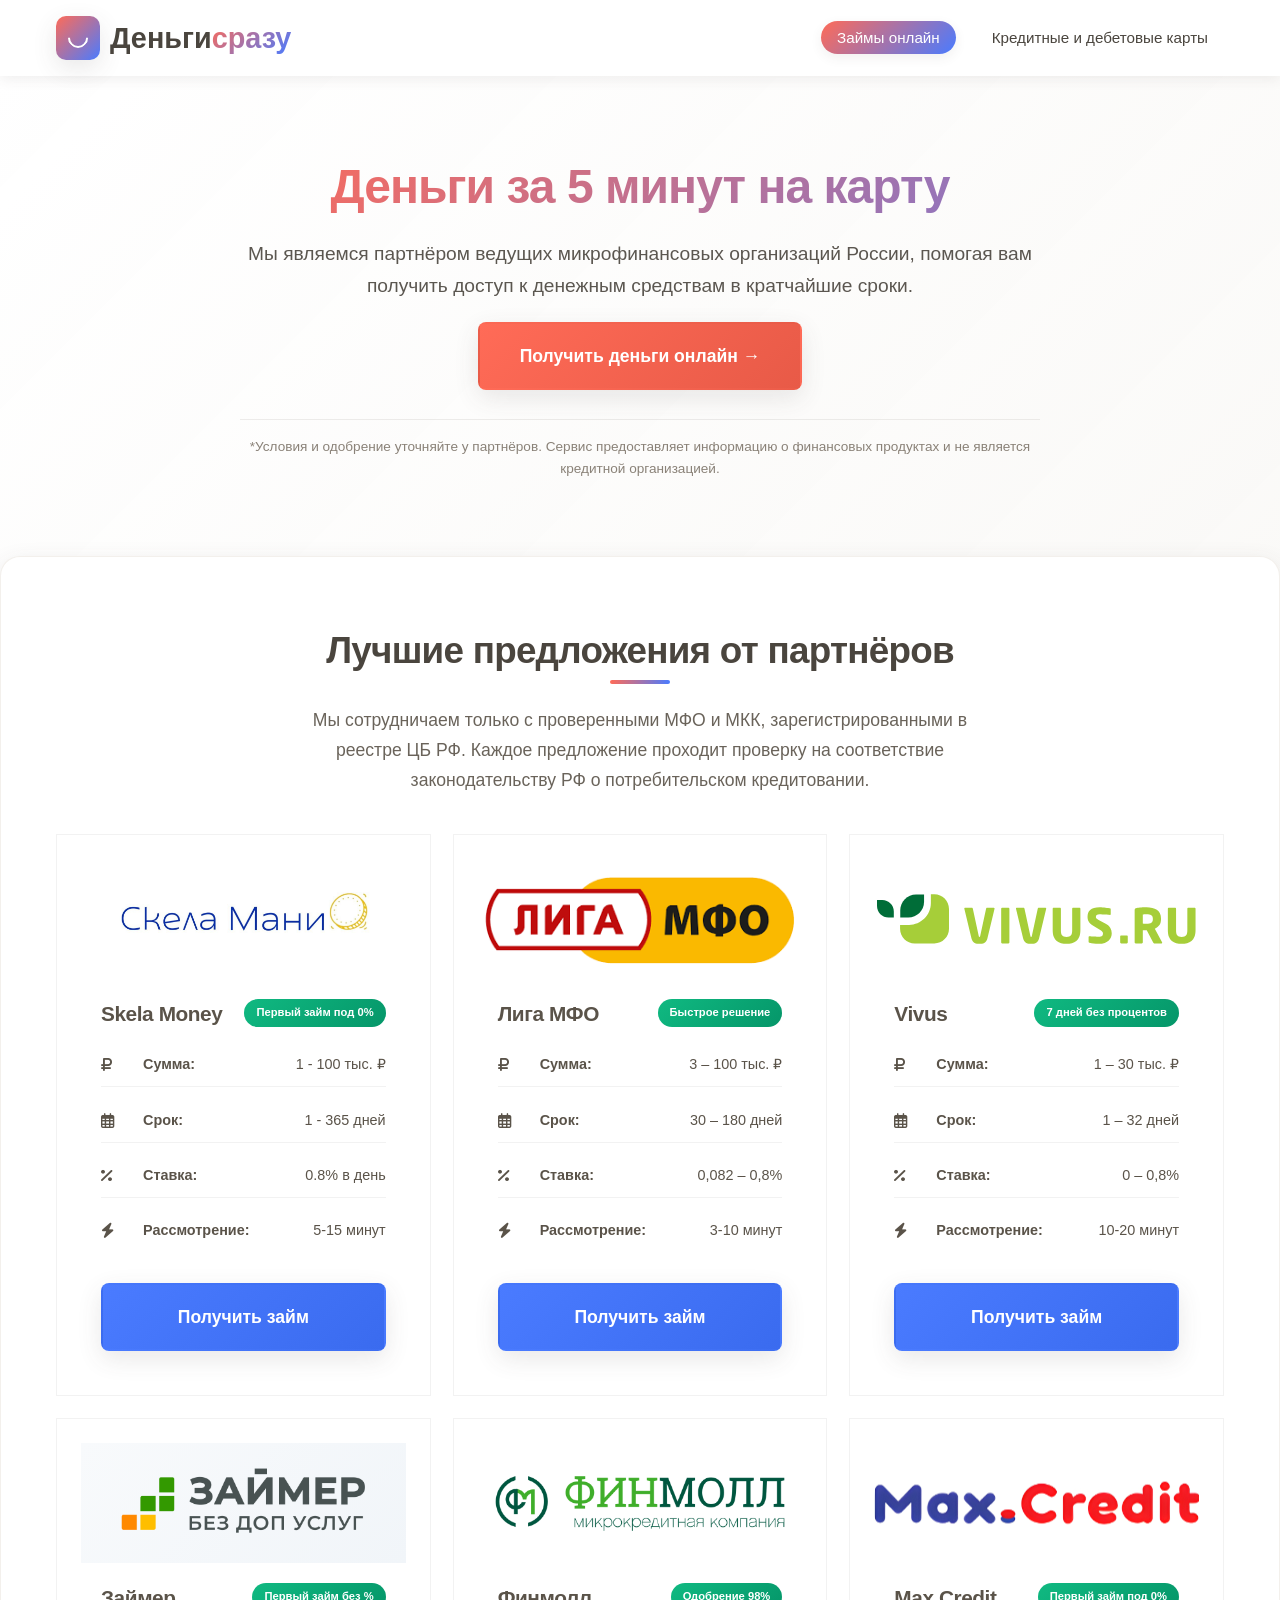
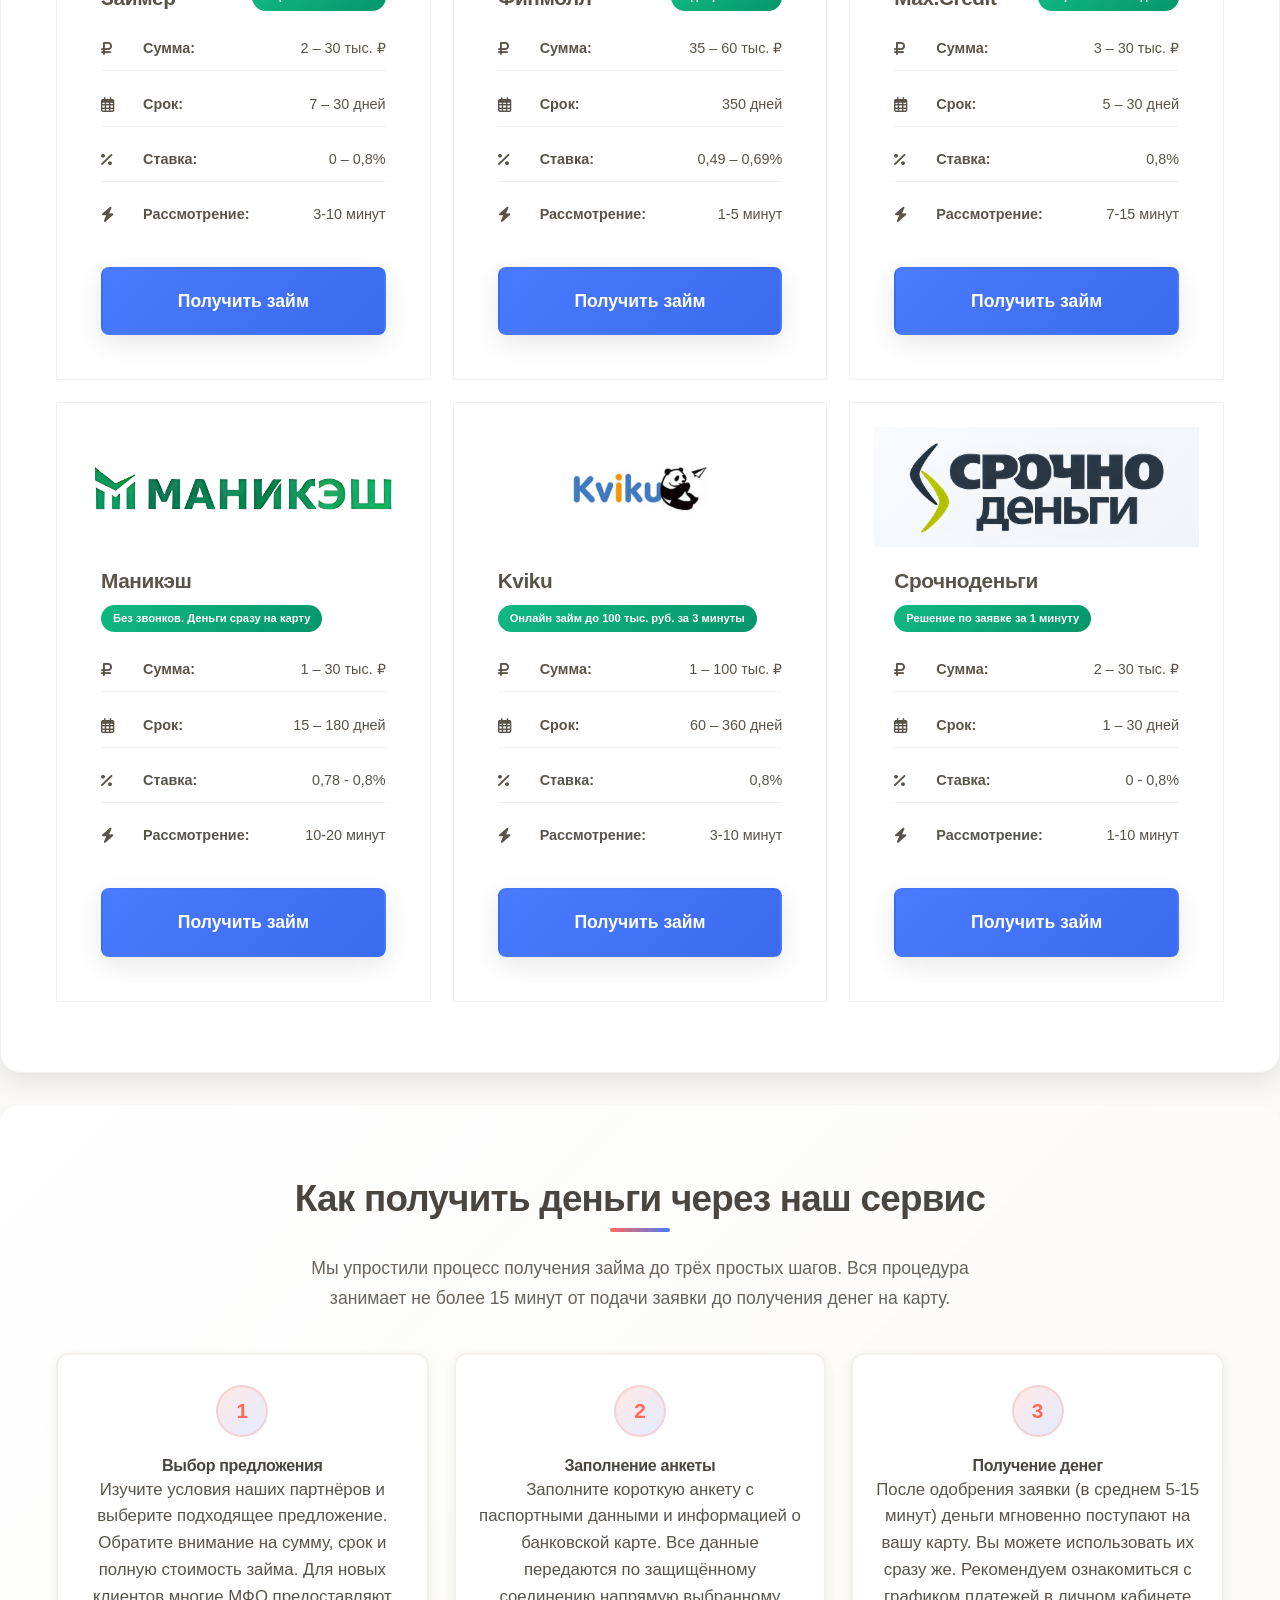
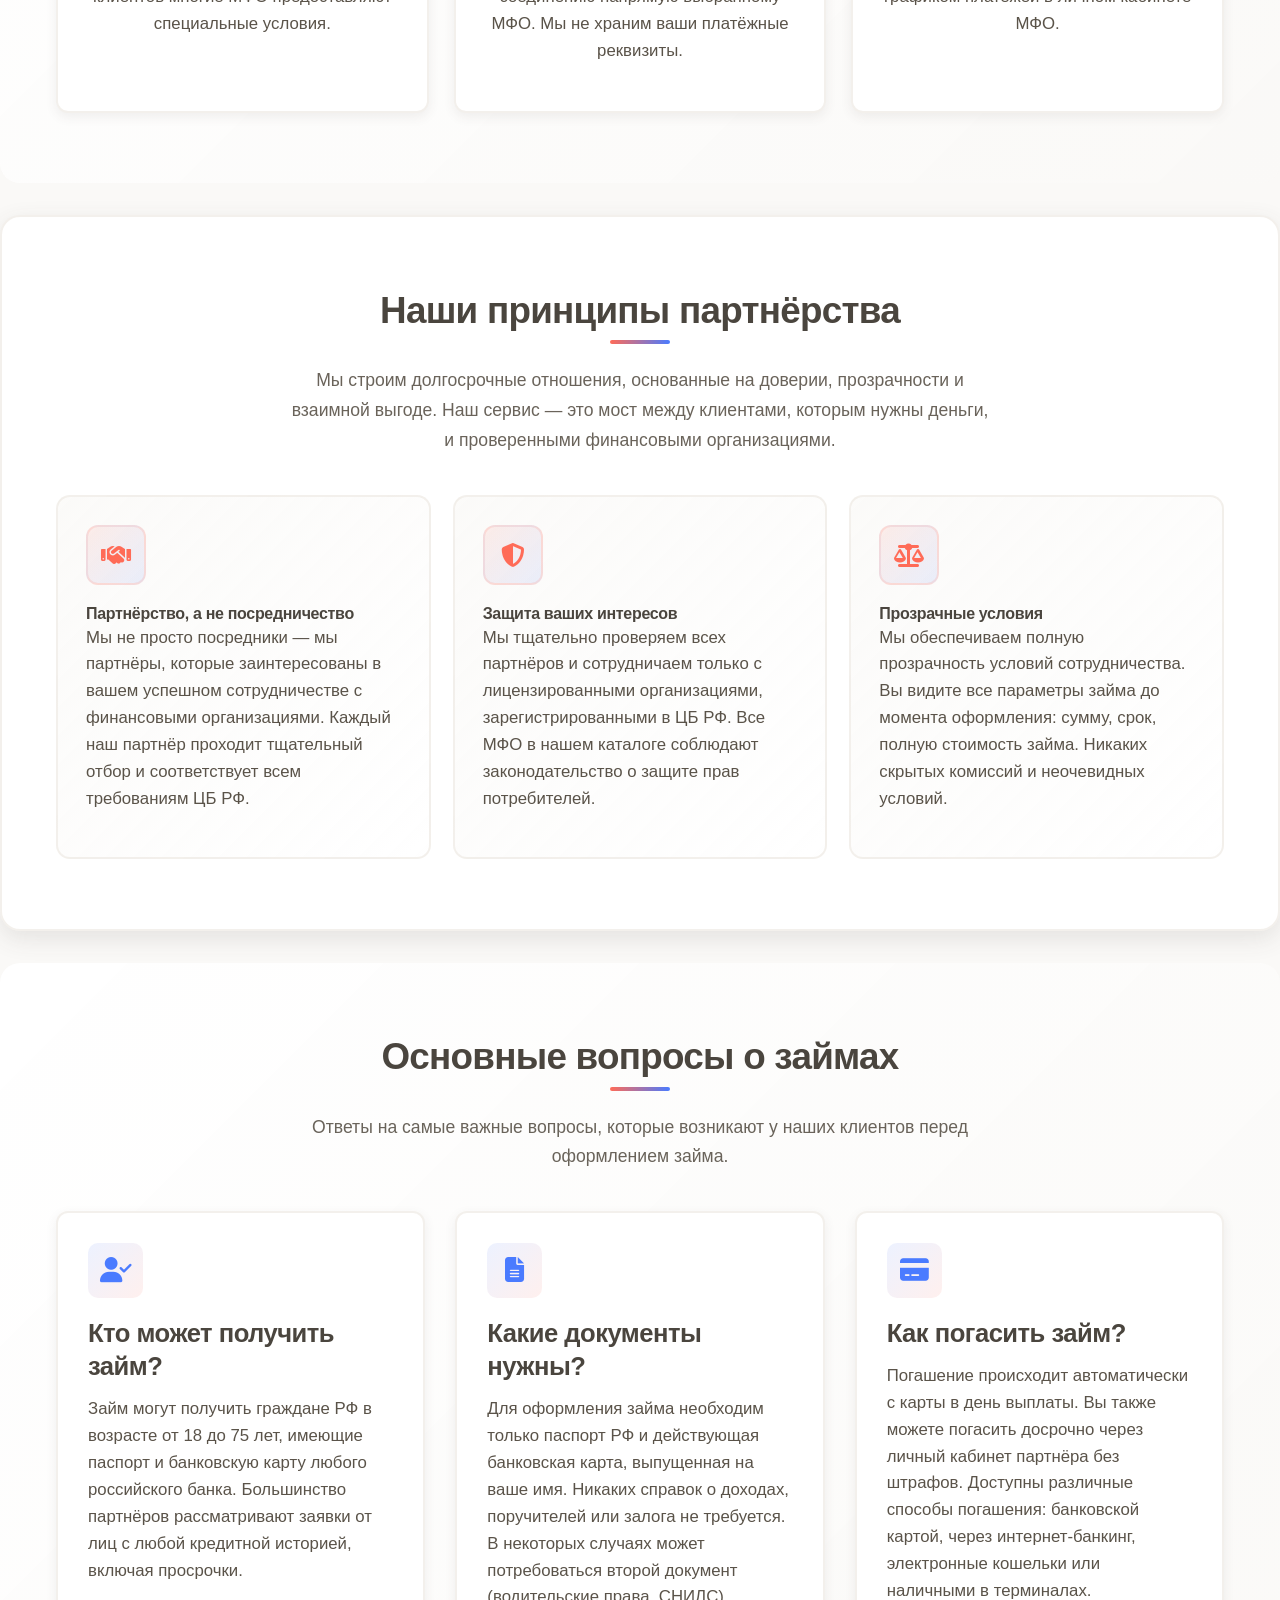
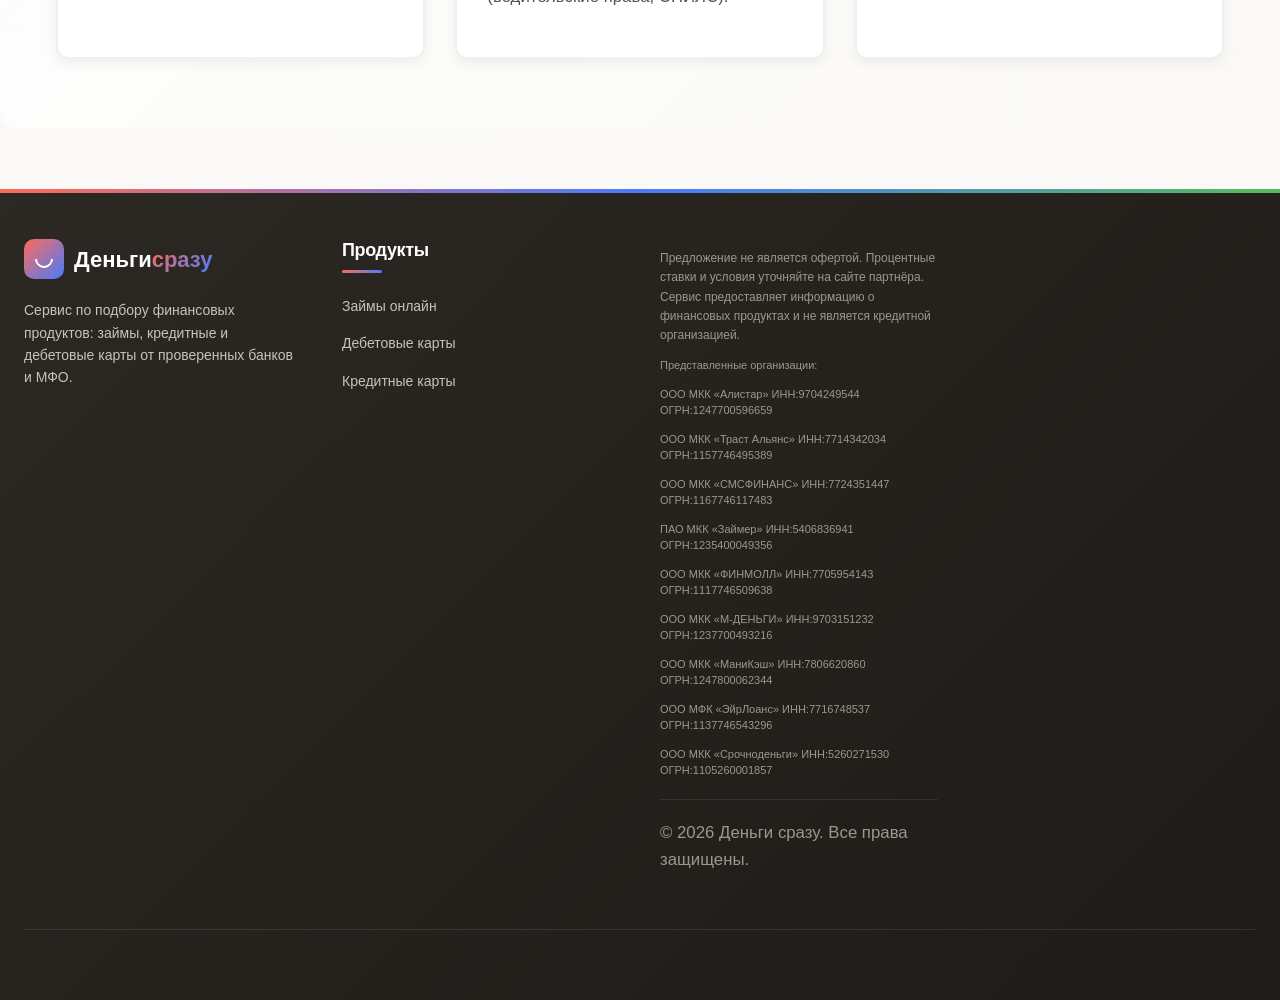
==== commit 1af975f4: "Завершение главной страницы" ====
--- a/index.html
+++ b/index.html
@@ -153,7 +153,7 @@
 
                 <article class="offer-card">
                     <div class="offer-logo-full">
-                        <img src="/imeges_index/max.credit_logo.png" alt="Max.Credit" class="offer-logo-full-img">
+                        <img src="/imeges_index/max_credit_up.svg" alt="Max.Credit" class="offer-logo-full-img">
                     </div>
                     <div class="offer-card-content">
                         <div class="offer-card-header">
@@ -169,6 +169,64 @@
                         <a href="https://t.fincpanetwork.ru/click/36707/106/?erid=LjN8KN99W" target="_blank" rel="noopener noreferrer" class="btn offer-btn">Получить займ</a>
                     </div>
                 </article>
+
+                <article class="offer-card">
+                    <div class="offer-logo-full">
+                        <img src="/imeges_index/moneycash_up.svg" alt="moneycash" class="offer-logo-full-img">
+                    </div>
+                    <div class="offer-card-content">
+                        <div class="offer-card-header">
+                            <h3>Маникэш</h3>
+                            <span class="offer-badge">Без звонков. Деньги сразу на карту</span>
+                        </div>
+                        <ul class="offer-details">
+                            <li><i class="fas fa-ruble-sign" aria-hidden="true"></i> <strong>Сумма:</strong> <span>1 – 30 тыс. ₽</span></li>
+                            <li><i class="far fa-calendar-alt" aria-hidden="true"></i> <strong>Срок:</strong> <span>15 – 180 дней</span></li>
+                            <li><i class="fas fa-percentage" aria-hidden="true"></i> <strong>Ставка:</strong> <span>0,78 - 0,8%</span></li>
+                            <li><i class="fas fa-bolt" aria-hidden="true"></i> <strong>Рассмотрение:</strong> <span>10-20 минут</span></li>
+                        </ul>
+                        <a href="https://t.fincpanetwork.ru/click/36707/514/?erid=2W5zFGUchyi" target="_blank" rel="noopener noreferrer" class="btn offer-btn">Получить займ</a>
+                    </div>
+                </article>
+
+                <article class="offer-card">
+                    <div class="offer-logo-full">
+                        <img src="/imeges_index/kviku.jpg" alt="Kviku" class="offer-logo-full-img">
+                    </div>
+                    <div class="offer-card-content">
+                        <div class="offer-card-header">
+                            <h3>Kviku</h3>
+                            <span class="offer-badge">Онлайн займ до 100 тыс. руб. за 3 минуты</span>
+                        </div>
+                        <ul class="offer-details">
+                            <li><i class="fas fa-ruble-sign" aria-hidden="true"></i> <strong>Сумма:</strong> <span>1 – 100 тыс. ₽</span></li>
+                            <li><i class="far fa-calendar-alt" aria-hidden="true"></i> <strong>Срок:</strong> <span>60 – 360 дней</span></li>
+                            <li><i class="fas fa-percentage" aria-hidden="true"></i> <strong>Ставка:</strong> <span>0,8%</span></li>
+                            <li><i class="fas fa-bolt" aria-hidden="true"></i> <strong>Рассмотрение:</strong> <span>3-10 минут</span></li>
+                        </ul>
+                        <a href="https://t.fincpanetwork.ru/click/36707/26/?erid=2W5zFGEvc3j" target="_blank" rel="noopener noreferrer" class="btn offer-btn">Получить займ</a>
+                    </div>
+                </article>
+
+                <article class="offer-card">
+                    <div class="offer-logo-full">
+                        <img src="/imeges_index/srochnodengi_up.svg" alt="srochnodengi" class="offer-logo-full-img">
+                    </div>
+                    <div class="offer-card-content">
+                        <div class="offer-card-header">
+                            <h3>Срочноденьги</h3>
+                            <span class="offer-badge">Решение по заявке за 1 минуту</span>
+                        </div>
+                        <ul class="offer-details">
+                            <li><i class="fas fa-ruble-sign" aria-hidden="true"></i> <strong>Сумма:</strong> <span>2 – 30 тыс. ₽</span></li>
+                            <li><i class="far fa-calendar-alt" aria-hidden="true"></i> <strong>Срок:</strong> <span>1 – 30 дней</span></li>
+                            <li><i class="fas fa-percentage" aria-hidden="true"></i> <strong>Ставка:</strong> <span>0 - 0,8%</span></li>
+                            <li><i class="fas fa-bolt" aria-hidden="true"></i> <strong>Рассмотрение:</strong> <span>1-10 минут</span></li>
+                        </ul>
+                        <a href="https://t.fincpanetwork.ru/click/36707/38/?erid=LjN8Kaxif" target="_blank" rel="noopener noreferrer" class="btn offer-btn">Получить займ</a>
+                    </div>
+                </article>
+
             </div>
         </div>
     </section>
@@ -301,12 +359,15 @@
                     <p>Предложение не является офертой. Процентные ставки и условия уточняйте на сайте партнёра. Сервис предоставляет информацию о финансовых продуктах и не является кредитной организацией.</p>
                     <p class="legal-organizations">
                         Представленные организации:
-                       <p class="legal-organizations"> ООО МКК «Алистар» ИНН 9704249544 ОГРН 1247700596659</p>
-                       <p class="legal-organizations"> ООО МКК «Траст Альянс» ИНН: 7714342034 ОГРН: 1157746495389 </p>
-                       <p class="legal-organizations"> ООО МКК «СМСФИНАНС» ИНН: 7724351447 ОГРН: 1167746117483 </p>
-                       <p class="legal-organizations">ПАО МКК «Займер» ИНН: 5406836941 ОГРН: 1235400049356 </p>
-                       <p class="legal-organizations"> ООО МКК «ФИНМОЛЛ» ИНН: 7705954143 ОГРН: 1117746509638 </p>
-                       <p class="legal-organizations">ООО МКК «М-ДЕНЬГИ» ИНН: 9703151232 ОГРН: 1237700493216 </p>
+                       <p class="legal-organizations">ООО МКК «Алистар» ИНН:9704249544 ОГРН:1247700596659</p>
+                       <p class="legal-organizations">ООО МКК «Траст Альянс» ИНН:7714342034 ОГРН:1157746495389</p>
+                       <p class="legal-organizations">ООО МКК «СМСФИНАНС» ИНН:7724351447 ОГРН:1167746117483</p>
+                       <p class="legal-organizations">ПАО МКК «Займер» ИНН:5406836941 ОГРН:1235400049356</p>
+                       <p class="legal-organizations">ООО МКК «ФИНМОЛЛ» ИНН:7705954143 ОГРН:1117746509638</p>
+                       <p class="legal-organizations">ООО МКК «М-ДЕНЬГИ» ИНН:9703151232 ОГРН:1237700493216</p>
+                       <p class="legal-organizations">ООО МКК «МаниКэш» ИНН:7806620860 ОГРН:1247800062344</p>
+                       <p class="legal-organizations">ООО МФК «ЭйрЛоанс» ИНН:7716748537 ОГРН:1137746543296</p>
+                       <p class="legal-organizations">ООО МКК «Срочноденьги» ИНН:5260271530 ОГРН:1105260001857</p>
                     </p>
                 </div>
            
